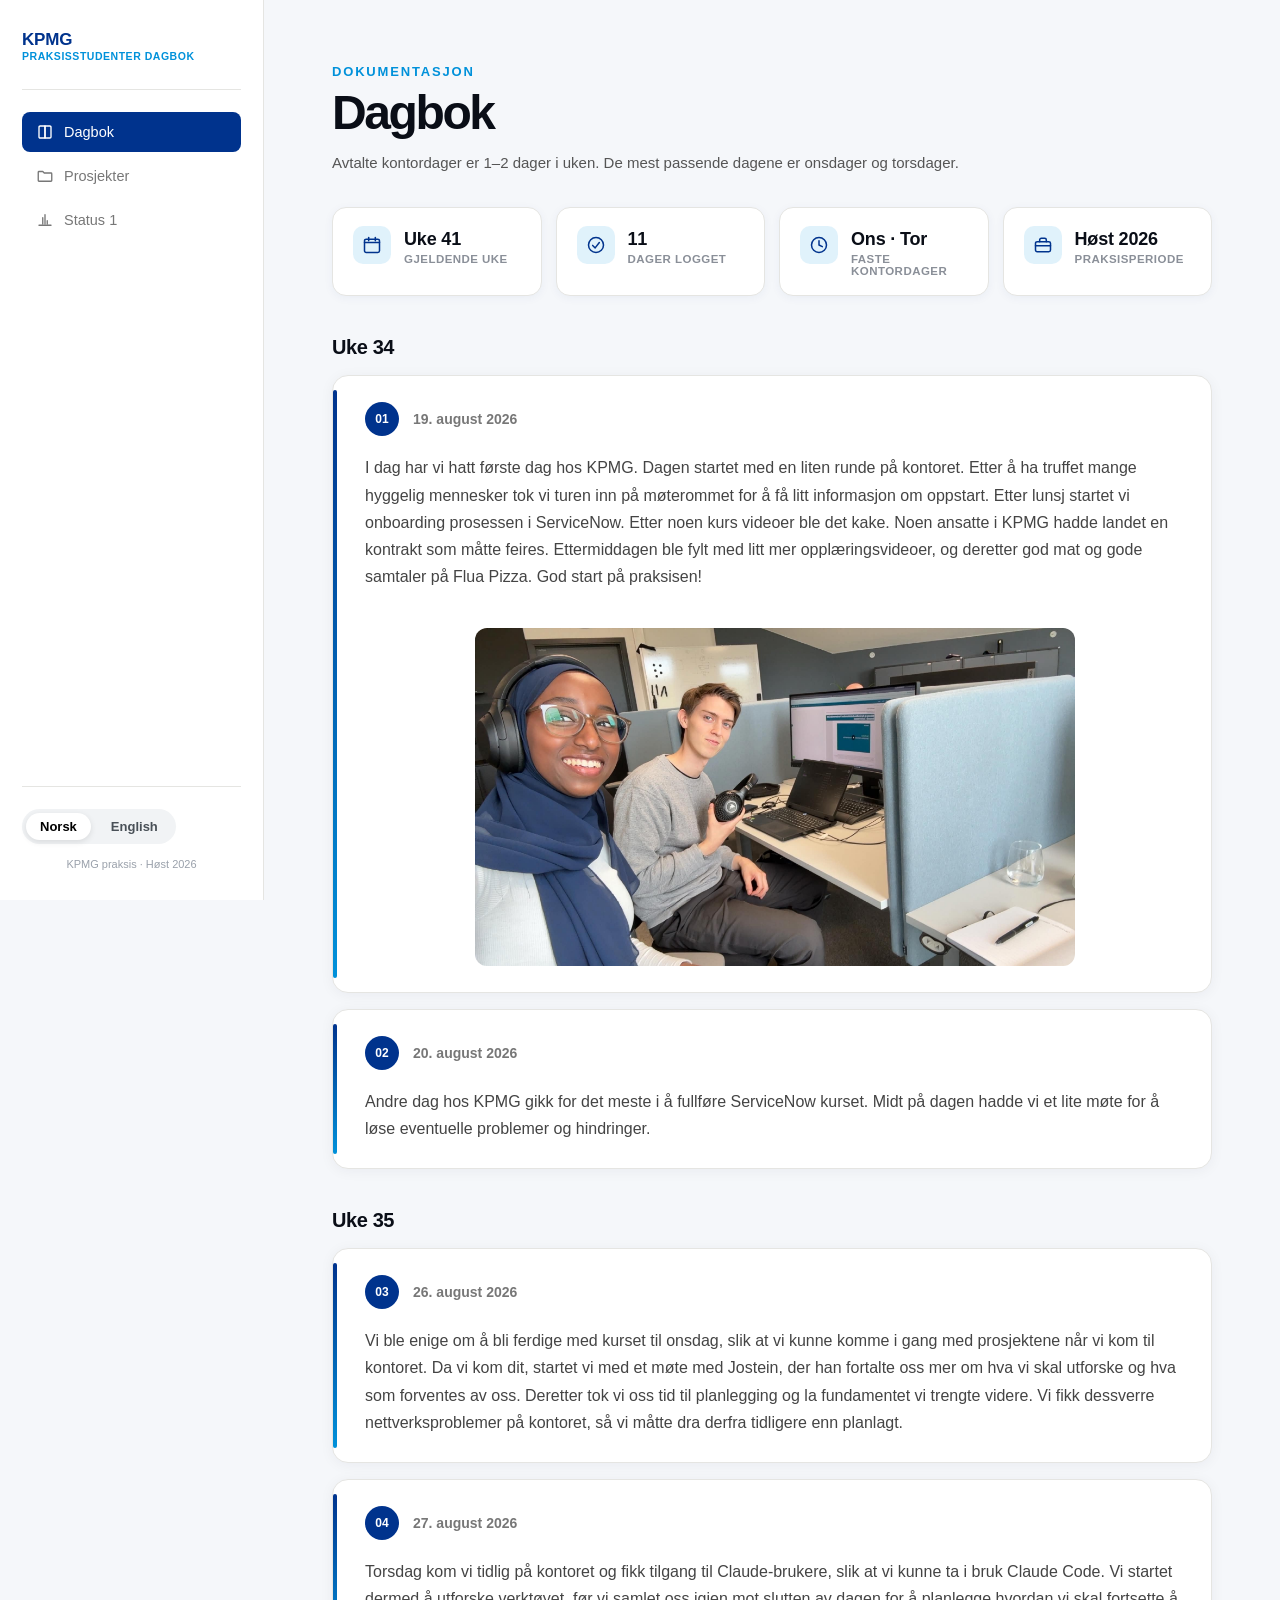
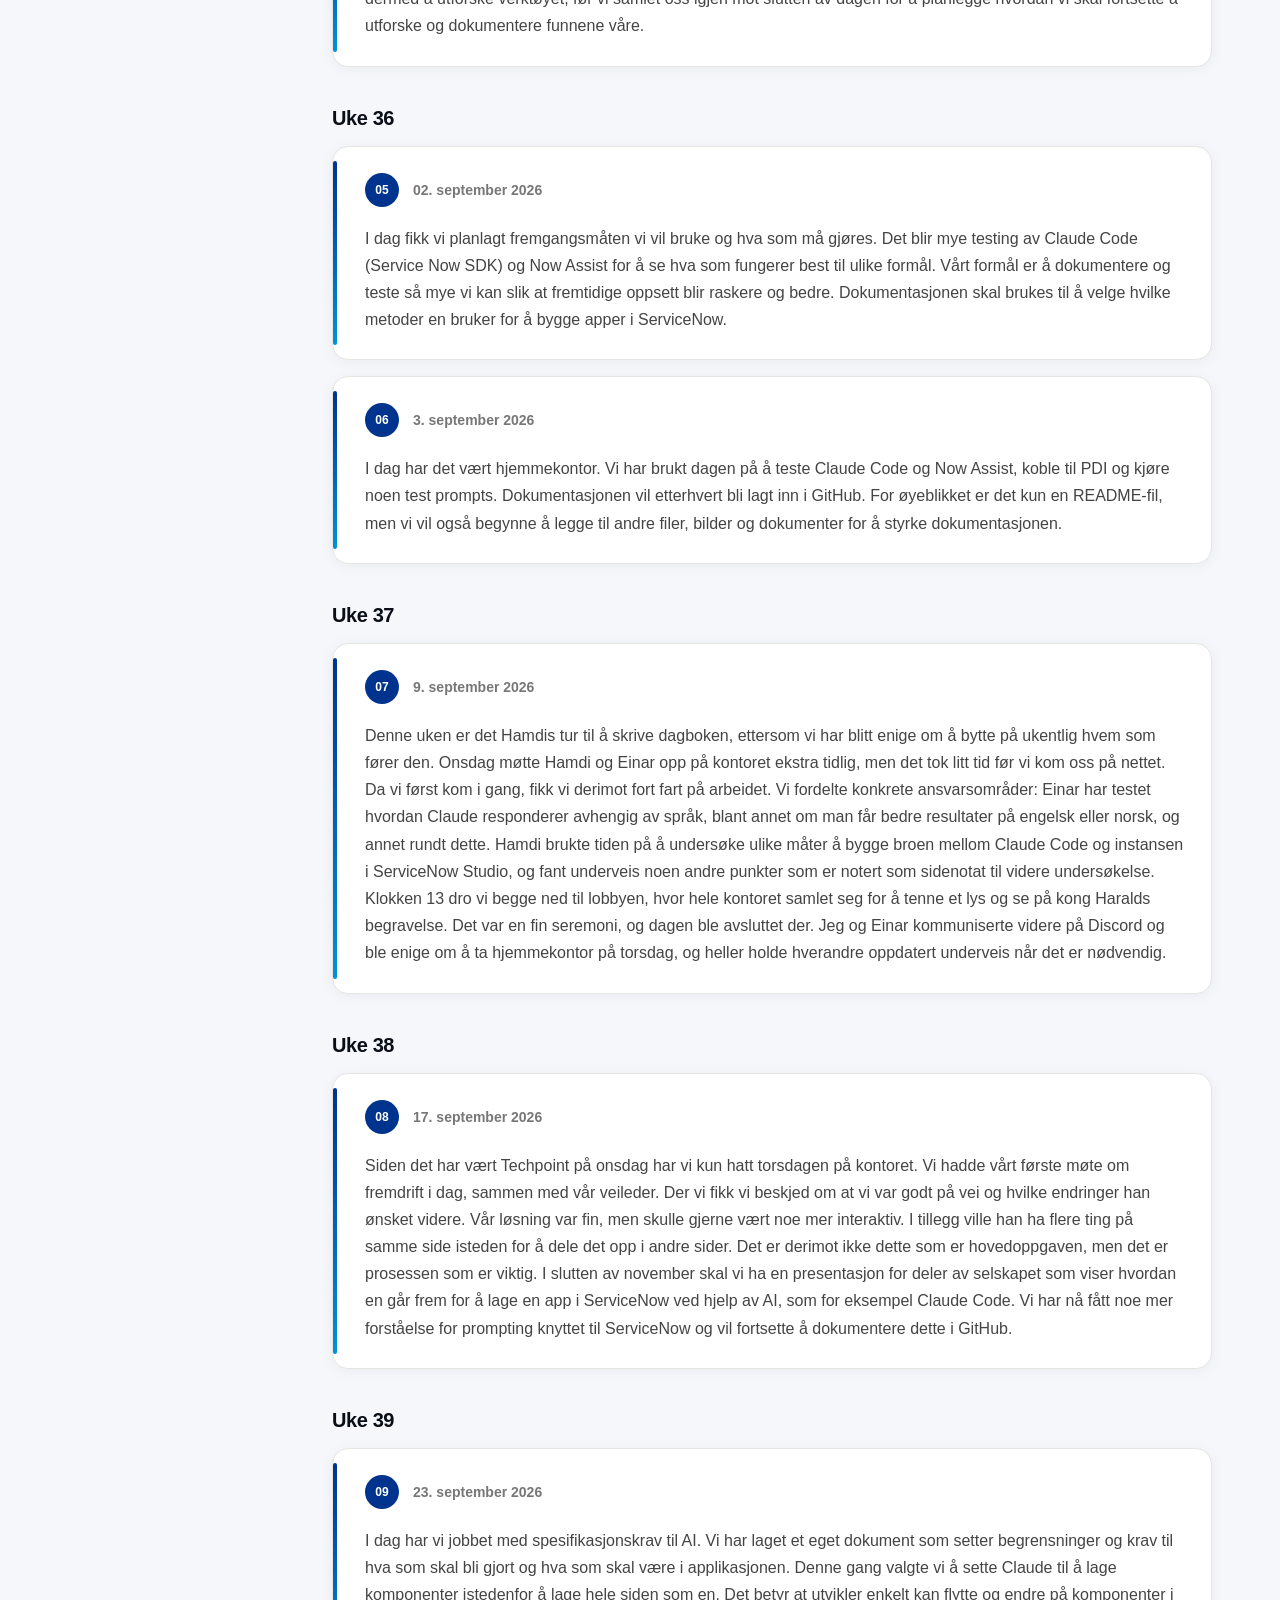
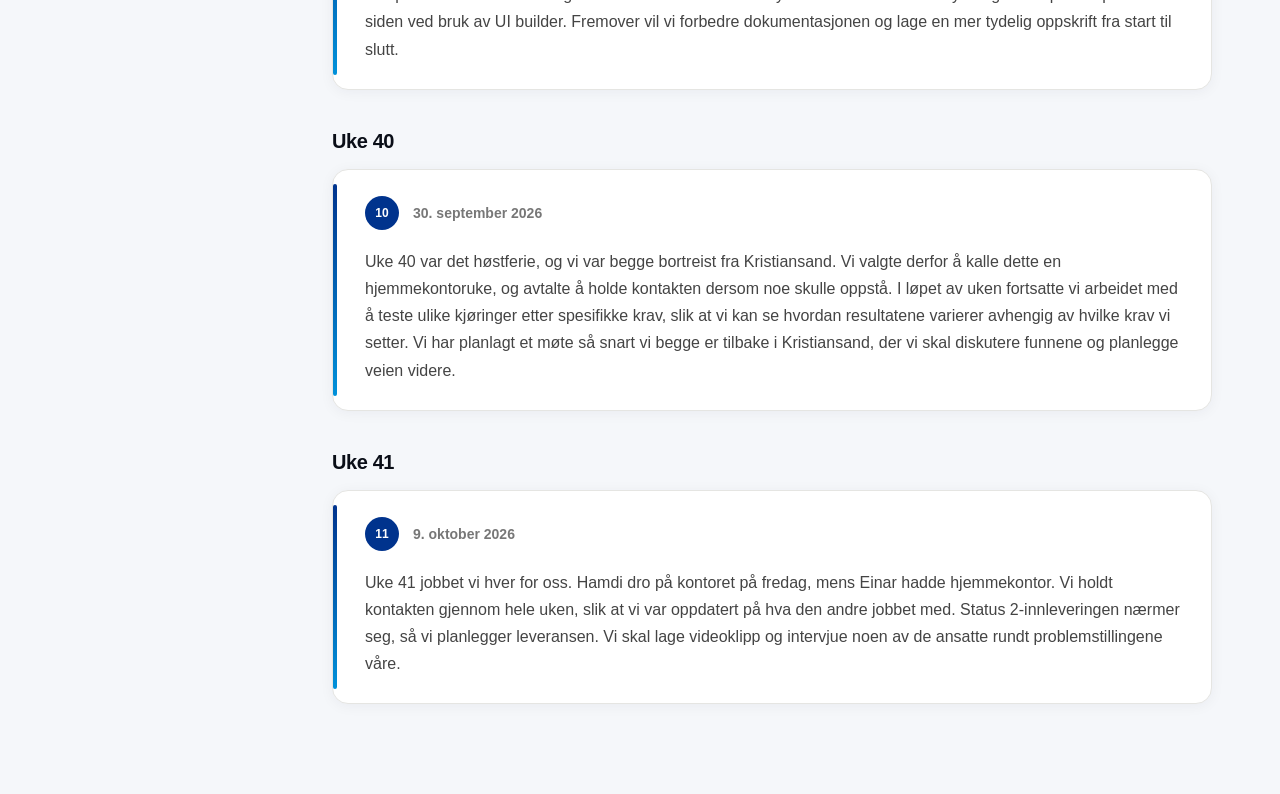
==== index.html @ 5c269de5 "Add Uke 41 diary entry Documents the week worked separately: Hamdi at the office on Friday while Ein" ====
<!DOCTYPE html>
<html lang="no">
<head>
    <meta charset="UTF-8">
    <meta name="viewport" content="width=device-width, initial-scale=1.0">
    <title>Dagbok</title>
    <link rel="stylesheet" href="site.css">

    <style>
        /* Container alignment for language switchers */
        .controls {
            display: inline-flex;
            gap: 6px;
            background-color: #f1f3f5;
            padding: 4px;
            border-radius: 30px; /* Outer rounded track */
        }

            /* Standard round button style rules */
            .controls button {
                background: transparent;
                color: #495057;
                border: none;
                padding: 6px 14px;
                font-size: 13px;
                font-weight: 600;
                font-family: inherit;
                cursor: pointer;
                border-radius: 20px; /* Pill-shaped round design */
                transition: all 0.2s ease-in-out;
            }

                /* Hover animation properties */
                .controls button:hover {
                    color: #1a1a1a;
                }

                /* Active highlight status styling profile */
                .controls button.active {
                    background-color: #ffffff;
                    color: #000000;
                    box-shadow: 0px 2px 6px rgba(0, 0, 0, 0.1);
                }
    </style>
</head>

<body>

    <nav class="top-menu">
        <div class="nav-inner">
            <a href="index.html" class="logo">
                <span class="logo-title">KPMG</span>
                <span class="logo-sub" data-i18n="logo-sub">Praksisstudenter dagbok</span>
            </a>

            <!-- This will hide/show based on the site.css mobile setup -->
            <div class="nav-links" id="navMenu">
                <a href="index.html" class="active">
                    <svg class="nav-icon" viewBox="0 0 24 24" fill="none" stroke="currentColor" stroke-width="1.8" stroke-linecap="round" stroke-linejoin="round">
                        <path d="M4 5.5C4 4.67 4.67 4 5.5 4H12v16H5.5A1.5 1.5 0 0 1 4 18.5v-13Z" />
                        <path d="M20 5.5c0-.83-.67-1.5-1.5-1.5H12v16h6.5a1.5 1.5 0 0 0 1.5-1.5v-13Z" />
                    </svg>
                    <span data-i18n="nav-dagbok">Dagbok</span>
                </a>
                <a href="projects.html">
                    <svg class="nav-icon" viewBox="0 0 24 24" fill="none" stroke="currentColor" stroke-width="1.8" stroke-linecap="round" stroke-linejoin="round">
                        <path d="M3 7a1 1 0 0 1 1-1h5l2 2h9a1 1 0 0 1 1 1v9a1 1 0 0 1-1 1H4a1 1 0 0 1-1-1V7Z" />
                    </svg>
                    <span data-i18n="nav-prosjekt">Prosjekter</span>
                </a>
                <a href="status1.html">
                    <svg class="nav-icon" viewBox="0 0 24 24" fill="none" stroke="currentColor" stroke-width="1.8" stroke-linecap="round" stroke-linejoin="round">
                        <path d="M9 17V9M15 17v-4M12 17V5M4 19h16" />
                    </svg>
                    <span data-i18n="nav-status1">Status 1</span>
                </a>
            </div>

            <!-- Container for buttons -->
            <div class="controls-wrapper" style="display: flex; align-items: center; gap: 10px;">
                <!-- Styled Pill Container Switch -->
                <div class="controls">
                    <button id="btn-no" class="active" onclick="setLanguage('no')">Norsk</button>
                    <button id="btn-en" onclick="setLanguage('en')">English</button>
                </div>

                <!-- Burger button sits beautifully on the side -->
                <button class="burger-btn" id="burgerBtn" aria-label="Toggle navigation">
                    <span class="bar"></span>
                    <span class="bar"></span>
                    <span class="bar"></span>
                </button>
            </div>

            <p class="sidebar-caption" data-i18n="sidebar-caption">KPMG praksis &middot; Høst 2026</p>
        </div>
    </nav>


    <main class="container">

        <header class="page-header">
            <p class="eyebrow" data-i18n="header-eyebrow">Dokumentasjon</p>
            <h1 data-i18n="header-title">Dagbok</h1>
            <p class="page-note" data-i18n="header-note">
                Avtalte kontordager er 1–2 dager i uken. De mest passende dagene er onsdager og torsdager.
            </p>
        </header>

        <section class="stat-grid">
            <div class="stat-tile">
                <span class="stat-icon">
                    <svg viewBox="0 0 24 24" fill="none" stroke="currentColor" stroke-width="1.8" stroke-linecap="round" stroke-linejoin="round">
                        <rect x="3" y="5" width="18" height="16" rx="2" />
                        <line x1="3" y1="9" x2="21" y2="9" />
                        <line x1="8" y1="3" x2="8" y2="7" />
                        <line x1="16" y1="3" x2="16" y2="7" />
                    </svg>
                </span>
                <span class="stat-text">
                    <span class="stat-value" data-i18n="stat-week-value">Uke 41</span>
                    <span class="stat-label" data-i18n="stat-week-label">Gjeldende uke</span>
                </span>
            </div>

            <div class="stat-tile">
                <span class="stat-icon">
                    <svg viewBox="0 0 24 24" fill="none" stroke="currentColor" stroke-width="1.8" stroke-linecap="round" stroke-linejoin="round">
                        <circle cx="12" cy="12" r="9" />
                        <polyline points="8 12.5 11 15.5 16 9" />
                    </svg>
                </span>
                <span class="stat-text">
                    <span class="stat-value">11</span>
                    <span class="stat-label" data-i18n="stat-days-label">Dager logget</span>
                </span>
            </div>

            <div class="stat-tile">
                <span class="stat-icon">
                    <svg viewBox="0 0 24 24" fill="none" stroke="currentColor" stroke-width="1.8" stroke-linecap="round" stroke-linejoin="round">
                        <circle cx="12" cy="12" r="9" />
                        <polyline points="12 7 12 12 16 14" />
                    </svg>
                </span>
                <span class="stat-text">
                    <span class="stat-value" data-i18n="stat-fixed-value">Ons &middot; Tor</span>
                    <span class="stat-label" data-i18n="stat-fixed-label">Faste kontordager</span>
                </span>
            </div>

            <div class="stat-tile">
                <span class="stat-icon">
                    <svg viewBox="0 0 24 24" fill="none" stroke="currentColor" stroke-width="1.8" stroke-linecap="round" stroke-linejoin="round">
                        <rect x="3" y="8" width="18" height="12" rx="2" />
                        <path d="M8 8V6a2 2 0 0 1 2-2h4a2 2 0 0 1 2 2v2" />
                        <line x1="3" y1="13" x2="21" y2="13" />
                    </svg>
                </span>
                <span class="stat-text">
                    <span class="stat-value" data-i18n="stat-period-value">Høst 2026</span>
                    <span class="stat-label" data-i18n="stat-period-label">Praksisperiode</span>
                </span>
            </div>
        </section>

        <section class="days">

            <div class="week-group">
                <h2 class="week-heading" data-i18n="week34-heading">Uke 34</h2>

                <article class="day-card">
                    <div class="day-header">
                        <span class="day-number">01</span>
                        <time datetime="2026-08-19" data-i18n="day1-date">
                            19. august 2026
                        </time>
                    </div>
                    <p data-i18n="day1-text">
                        I dag har vi hatt første dag hos KPMG. Dagen startet med en liten runde på kontoret.
                        Etter å ha truffet mange hyggelig mennesker tok vi turen inn på møterommet for å få litt informasjon om oppstart.
                        Etter lunsj startet vi onboarding prosessen i ServiceNow. Etter noen kurs videoer ble det kake. Noen ansatte i KPMG hadde landet en kontrakt som måtte feires.
                        Ettermiddagen ble fylt med litt mer opplæringsvideoer, og deretter god mat og gode samtaler på Flua Pizza. God start på praksisen!
                    </p>
                    <br />
                    <img src="img/first_day.jpg" class="day-image" alt="First day at KPMG">
                </article>


                <article class="day-card">
                    <div class="day-header">
                        <span class="day-number">02</span>
                        <time datetime="2026-08-20" data-i18n="day2-date">
                            20. august 2026
                        </time>
                    </div>
                    <p data-i18n="day2-text">
                        Andre dag hos KPMG gikk for det meste i å fullføre ServiceNow kurset. Midt på dagen hadde vi et lite møte for å løse eventuelle problemer og hindringer.
                    </p>
                </article>
            </div>

            <div class="week-group">
                <h2 class="week-heading" data-i18n="week35-heading">Uke 35</h2>

                <article class="day-card">
                    <div class="day-header">
                        <span class="day-number">03</span>
                        <time datetime="2026-08-26" data-i18n="day3-date">
                            26. august 2026
                        </time>
                    </div>
                    <p data-i18n="day3-text">
                        Vi ble enige om å bli ferdige med kurset til onsdag, slik at vi kunne komme i gang med prosjektene når vi kom til kontoret. Da vi kom dit, startet vi med et møte med Jostein, der han fortalte oss mer om hva vi skal utforske og hva som forventes av oss. Deretter tok vi oss tid til planlegging og la fundamentet vi trengte videre. Vi fikk dessverre nettverksproblemer på kontoret, så vi måtte dra derfra tidligere enn planlagt.
                    </p>
                </article>

                <article class="day-card">
                    <div class="day-header">
                        <span class="day-number">04</span>
                        <time datetime="2026-08-27" data-i18n="day4-date">
                            27. august 2026
                        </time>
                    </div>
                    <p data-i18n="day4-text">
                        Torsdag kom vi tidlig på kontoret og fikk tilgang til Claude-brukere, slik at vi kunne ta i bruk Claude Code. Vi startet dermed å utforske verktøyet, før vi samlet oss igjen mot slutten av dagen for å planlegge hvordan vi skal fortsette å utforske og dokumentere funnene våre.
                    </p>
                </article>
            </div>
            <div class="week-group">
                <h2 class="week-heading" data-i18n="week36-heading">Uke 36</h2>

                <article class="day-card">
                    <div class="day-header">
                        <span class="day-number">05</span>
                        <time datetime="2026-09-02" data-i18n="day5-date">
                            02. september 2026
                        </time>
                    </div>
                    <p data-i18n="day5-text">
                        I dag fikk vi planlagt fremgangsmåten vi vil bruke og hva som må gjøres. Det blir mye testing av Claude Code (Service Now SDK) og Now Assist for å se hva som fungerer best til ulike formål. Vårt formål er å dokumentere og teste så mye vi kan slik at fremtidige oppsett blir raskere og bedre. Dokumentasjonen skal brukes til å velge hvilke metoder en bruker for å bygge apper i ServiceNow.
                    </p>
                </article>

                <article class="day-card">
                    <div class="day-header">
                        <span class="day-number">06</span>
                        <time datetime="2026-09-03" data-i18n="day6-date">
                            3. september 2026
                        </time>
                    </div>
                    <p data-i18n="day6-text">
                        I dag har det vært hjemmekontor. Vi har brukt dagen på å teste Claude Code og Now Assist, koble til PDI og kjøre noen test prompts. Dokumentasjonen vil etterhvert bli lagt inn i GitHub. For øyeblikket er det kun en README-fil, men vi vil også begynne å legge til andre filer, bilder og dokumenter for å styrke dokumentasjonen.
                    </p>
                </article>
            </div>

            <div class="week-group">
                <h2 class="week-heading" data-i18n="week37-heading">Uke 37</h2>

                <article class="day-card">
                    <div class="day-header">
                        <span class="day-number">07</span>
                        <time datetime="2026-09-09" data-i18n="day7-date">
                            9. september 2026
                        </time>
                    </div>
                    <p data-i18n="day7-text">
                        Denne uken er det Hamdis tur til å skrive dagboken, ettersom vi har blitt enige om å bytte på ukentlig hvem som fører den. Onsdag møtte Hamdi og Einar opp på kontoret ekstra tidlig, men det tok litt tid før vi kom oss på nettet. Da vi først kom i gang, fikk vi derimot fort fart på arbeidet. Vi fordelte konkrete ansvarsområder: Einar har testet hvordan Claude responderer avhengig av språk, blant annet om man får bedre resultater på engelsk eller norsk, og annet rundt dette. Hamdi brukte tiden på å undersøke ulike måter å bygge broen mellom Claude Code og instansen i ServiceNow Studio, og fant underveis noen andre punkter som er notert som sidenotat til videre undersøkelse. Klokken 13 dro vi begge ned til lobbyen, hvor hele kontoret samlet seg for å tenne et lys og se på kong Haralds begravelse. Det var en fin seremoni, og dagen ble avsluttet der. Jeg og Einar kommuniserte videre på Discord og ble enige om å ta hjemmekontor på torsdag, og heller holde hverandre oppdatert underveis når det er nødvendig.
                    </p>
                </article>
            </div>

            <div class="week-group">
                <h2 class="week-heading" data-i18n="week38-heading">Uke 38</h2>

                <article class="day-card">
                    <div class="day-header">
                        <span class="day-number">08</span>
                        <time datetime="2026-09-17" data-i18n="day8-date">
                            17. september 2026
                        </time>
                    </div>
                    <p data-i18n="day8-text">
                         Siden det har vært Techpoint på onsdag har vi kun hatt torsdagen på kontoret. Vi hadde vårt første møte om fremdrift i dag, sammen med vår veileder. Der vi fikk vi beskjed om at vi var godt på vei og hvilke endringer han ønsket videre. Vår løsning var fin, men skulle gjerne vært noe mer interaktiv. I tillegg ville han ha flere ting på samme side isteden for å dele det opp i andre sider. Det er derimot ikke dette som er hovedoppgaven, men det er prosessen som er viktig. I slutten av november skal vi ha en presentasjon for deler av selskapet som viser hvordan en går frem for å lage en app i ServiceNow ved hjelp av AI, som for eksempel Claude Code. Vi har nå fått noe mer forståelse for prompting knyttet til ServiceNow og vil fortsette å dokumentere dette i GitHub.
                    </p>
                </article>
            </div>

            <div class="week-group">
                <h2 class="week-heading" data-i18n="week39-heading">Uke 39</h2>

                <article class="day-card">
                    <div class="day-header">
                        <span class="day-number">09</span>
                        <time datetime="2026-09-23" data-i18n="day9-date">
                            23. september 2026
                        </time>
                    </div>
                    <p data-i18n="day9-text">
                         I dag har vi jobbet med spesifikasjonskrav til AI. Vi har laget et eget dokument som setter begrensninger og krav til hva som skal bli gjort og hva som skal være i applikasjonen. Denne gang valgte vi å sette Claude til å lage komponenter istedenfor å lage hele siden som en. Det betyr at utvikler enkelt kan flytte og endre på komponenter i siden ved bruk av UI builder. Fremover vil vi forbedre dokumentasjonen og lage en mer tydelig oppskrift fra start til slutt.
                    </p>
                </article>
            </div>

            <div class="week-group">
                <h2 class="week-heading" data-i18n="week40-heading">Uke 40</h2>

                <article class="day-card">
                    <div class="day-header">
                        <span class="day-number">10</span>
                        <time datetime="2026-09-30" data-i18n="day10-date">
                            30. september 2026
                        </time>
                    </div>
                    <p data-i18n="day10-text">
                        Uke 40 var det høstferie, og vi var begge bortreist fra Kristiansand. Vi valgte derfor å kalle dette en hjemmekontoruke, og avtalte å holde kontakten dersom noe skulle oppstå. I løpet av uken fortsatte vi arbeidet med å teste ulike kjøringer etter spesifikke krav, slik at vi kan se hvordan resultatene varierer avhengig av hvilke krav vi setter. Vi har planlagt et møte så snart vi begge er tilbake i Kristiansand, der vi skal diskutere funnene og planlegge veien videre.
                    </p>
                </article>
            </div>

            <div class="week-group">
                <h2 class="week-heading" data-i18n="week41-heading">Uke 41</h2>

                <article class="day-card">
                    <div class="day-header">
                        <span class="day-number">11</span>
                        <time datetime="2026-10-09" data-i18n="day11-date">
                            9. oktober 2026
                        </time>
                    </div>
                    <p data-i18n="day11-text">
                        Uke 41 jobbet vi hver for oss. Hamdi dro på kontoret på fredag, mens Einar hadde hjemmekontor. Vi holdt kontakten gjennom hele uken, slik at vi var oppdatert på hva den andre jobbet med. Status 2-innleveringen nærmer seg, så vi planlegger leveransen. Vi skal lage videoklipp og intervjue noen av de ansatte rundt problemstillingene våre.
                    </p>
                </article>
            </div>


        </section>

    </main>

    <script>
        // JavaScript only needs the English data
        const translations = {
            en: {
                "nav-dagbok": "Diary",
                "nav-prosjekt": "Projects",
                "nav-status1": "Status 1",
                "logo-sub": "Intern diary",
                "sidebar-caption": "KPMG internship &middot; Autumn 2026",
                "header-eyebrow": "Documentation",
                "header-title": "Diary",
                "header-note": "Agreed office days are 1–2 days per week. Wednesdays and Thursdays work best.",
                "stat-week-value": "Week 41",
                "stat-week-label": "Current week",
                "stat-days-label": "Days logged",
                "stat-fixed-value": "Wed &middot; Thu",
                "stat-fixed-label": "Fixed office days",
                "stat-period-value": "Autumn 2026",
                "stat-period-label": "Internship period",
                "week34-heading": "Week 34",
                "week35-heading": "Week 35",
                "day1-date": "August 19, 2026",
                "day1-text": "Today we had our first day at KPMG. The day started with a quick tour of the office. After meeting many nice people, we went into the meeting room to receive some orientation info. After lunch, we started the onboarding process in ServiceNow. After a few training videos, there was cake! Some KPMG employees had landed a contract that had to be celebrated. The afternoon was filled with a few more training videos, followed by good food and great conversations at Flua Pizza. A great start to our internship!",
                "day2-date": "August 20, 2026",
                "day2-text": "The second day at KPMG was mostly spent finishing the ServiceNow course. In the middle of the day, we had a short meeting to resolve any issues and obstacles.",
                "day3-date": "August 26, 2026",
                "day3-text": "We agreed to finish the course by Wednesday, so we could get started on the projects once we arrived at the office. When we got there, we began with a meeting with Jostein, where he told us more about what we're going to explore and what is expected of us. We then took time to plan and laid the groundwork we needed going forward. Unfortunately, we ran into network issues at the office, so we had to leave earlier than planned.",
                "day4-date": "August 27, 2026",
                "day4-text": "On Thursday we arrived early and got our Claude accounts set up so we could start using Claude Code. We then began exploring the tool, before regrouping at the end of the day to plan how to keep exploring and documenting our findings.",
                "week36-heading": "Week 36",
                "day5-date": "September 2, 2026",
                "day5-text": "Today we planned out the approach we'll use and what needs to be done. There will be a lot of testing of Claude Code (ServiceNow SDK) and Now Assist to see what works best for different purposes. Our goal is to document and test as much as we can so that future setups become faster and better. The documentation will be used to choose which methods to use when building apps in ServiceNow.",
                "day6-date": "September 3, 2026",
                "day6-text": "Today was a home office day. We spent the day testing Claude Code and Now Assist, connecting to the PDI, and running some test prompts. The documentation will gradually be added to GitHub. Right now there's only a README file, but we'll also start adding other files, images, and documents to strengthen the documentation.",
                "week37-heading": "Week 37",
                "day7-date": "September 9, 2026",
                "day7-text": "This week it's Hamdi's turn to write the diary, since we've agreed to alternate weekly on who keeps it. On Wednesday, Hamdi and Einar arrived at the office extra early, though it took a while before we got online. Once we got going, though, we quickly picked up the pace. We split up concrete areas of responsibility: Einar has been testing how Claude responds depending on language, including whether you get better results in English or Norwegian, among other things. Hamdi spent time looking into different ways of bridging Claude Code with the instance in ServiceNow Studio, and along the way found a few other points that have been noted as a side note for further investigation. At 1 PM we both went down to the lobby, where the whole office gathered to light a candle and watch King Harald's funeral. It was a nice ceremony, and the day ended there. Later, Hamdi and Einar talked on Discord and agreed to work from home on Thursday, keeping each other updated along the way whenever needed.",
                "week38-heading": "Week 38",
                "day8-date": "September 17, 2026",
                "day8-text": "Since Wednesday was Techpoint, we only had Thursday at the office. We had our first progress meeting today, together with our supervisor. There we were told that we're well on track, along with which changes he wanted going forward. Our solution was good, but could have been a bit more interactive. He also wanted more things on the same page instead of splitting it up across other pages. That said, this isn't the main task itself, but rather the process that matters. At the end of November we'll be giving a presentation to parts of the company showing how to go about building an app in ServiceNow using AI, such as Claude Code. We've now gained a bit more understanding of prompting related to ServiceNow and will keep documenting this on GitHub.",
                "week39-heading": "Week 39",
                "day9-date": "September 23, 2026",
                "day9-text": "Today, we worked on the specification requirements for AI. We created a separate document that defines the limitations and requirements for what needs to be done and what should be included in the application. This time, we chose to have Claude create individual components instead of building the entire page as one component. This means that developers can easily move and modify components on the page using the UI builder. Going forward, we will improve the documentation and create a clearer step-by-step guide covering the process from start to finish.",
                "week40-heading": "Week 40",
                "day10-date": "September 30, 2026",
                "day10-text": "Week 40 was autumn break, and we were both away from Kristiansand. We therefore treated it as a home office week and agreed to stay in touch if anything came up. During the week we continued testing different runs based on specific requirements, to see how the results vary depending on the requirements we set. We have planned a meeting as soon as we are both back in Kristiansand, where we will discuss our findings and plan the next steps.",
                "week41-heading": "Week 41",
                "day11-date": "October 9, 2026",
                "day11-text": "Week 41 we worked separately. Hamdi went to the office on Friday, while Einar worked from home, and we kept in touch throughout the week so we knew what the other was working on. The Status 2 submission is approaching, so we are planning the delivery. We will make video clips and interview some of the employees about our problem statements."
            }
        };

        function setLanguage(lang) {
            document.documentElement.lang = lang;
            const elements = document.querySelectorAll('[data-i18n]');

            elements.forEach(element => {
                const key = element.getAttribute('data-i18n');

                // 1. If it's the first time running, save whatever original Norwegian is written in the HTML markup
                if (!element.hasAttribute('data-original-no')) {
                    element.setAttribute('data-original-no', element.innerHTML.trim());
                }

                // 2. Route text values based on language choice
                if (lang === 'en' && translations.en[key]) {
                    element.innerHTML = translations.en[key];
                } else {
                    // Fall back cleanly to the original saved Norwegian text
                    element.innerHTML = element.getAttribute('data-original-no');
                }
            });

            document.getElementById('btn-no').classList.toggle('active', lang === 'no');
            document.getElementById('btn-en').classList.toggle('active', lang === 'en');

            localStorage.setItem('diaryLanguage', lang);
        }

        window.addEventListener('DOMContentLoaded', () => {
            const savedLang = localStorage.getItem('diaryLanguage') || 'no';
            setLanguage(savedLang);
        });

        // DOM Interaction logic for Mobile Burger actions
        window.addEventListener('DOMContentLoaded', () => {
            const savedLang = localStorage.getItem('diaryLanguage') || 'no';
            setLanguage(savedLang);

            const burgerBtn = document.getElementById('burgerBtn');
            const navMenu = document.getElementById('navMenu');
            const menuLinks = document.querySelectorAll('.nav-links a');

            if (burgerBtn && navMenu) {
                // Toggle view configurations when clicked
                burgerBtn.addEventListener('click', () => {
                    burgerBtn.classList.toggle('active');
                    navMenu.classList.toggle('active');
                });

                // Automatically fold up menu when hitting internal links
                menuLinks.forEach(link => {
                    link.addEventListener('click', () => {
                        burgerBtn.classList.remove('active');
                        navMenu.classList.remove('active');
                    });
                });
            }
        });
    </script>
</body>
</html>
---- site.css ----
* {
    box-sizing: border-box;
}

html {
    scroll-behavior: smooth;
}

body {
    margin: 0;
    background: var(--primary-color);
    color: var(--primary-text);
    font-family: Inter, -apple-system, BlinkMacSystemFont, "Segoe UI", sans-serif;
}

:root {
    --primary-color: #f5f7fa;
    --secondary-color: #7996ab;
    --background-color: #e3e3e3;
    --primary-text: #0a0e17;
    --secondary-text: #555;
    --card-background: #fff;
    --card-border: #e5e5e2;
    --card-shadow: rgba(0, 0, 0, 0.03);
    --kpmg-blue: #00338d;
    --kpmg-light-blue: #0091da;
    --kpmg-pale-blue: #83cbeb;
    --sidebar-width: 264px;
}

/* ==============================
   Top Menu / Sidebar
   ============================== */

.top-menu {
    position: sticky;
    top: 0;
    z-index: 100;
    width: 100%;
    background: rgba(255, 255, 255, 0.92);
    border-bottom: 1px solid var(--card-border);
    backdrop-filter: blur(12px);
}

.nav-inner {
    width: min(1000px, calc(100% - 40px));
    height: 64px;
    margin: 0 auto;
    display: flex;
    align-items: center;
    justify-content: space-between;
}

/* Logo */

.logo {
    display: flex;
    flex-direction: column;
    justify-content: center;
    line-height: 1.2;
    text-decoration: none;
}

.logo-title {
    color: var(--kpmg-blue);
    font-size: 17px;
    font-weight: 800;
    letter-spacing: -0.01em;
}

.logo-sub {
    color: var(--kpmg-light-blue);
    font-size: 10.5px;
    font-weight: 600;
    letter-spacing: 0.05em;
    text-transform: uppercase;
}

/* Styling for the burger button trigger container */
.burger-btn {
    display: inline-flex;
    flex-direction: column;
    justify-content: center;
    gap: 4px;
    background: transparent;
    border: none;
    cursor: pointer;
    padding: 6px 10px;
    height: 30px;
    width: 35px;
}

/* Base styles to give the burger lines shape and color */
.bar {
    display: block;
    width: 22px;
    height: 3px;
    background-color: var(--primary-text);
    border-radius: 2px;
    transition: all 0.3s ease-in-out;
}

/* CSS to change look when burger menu is opened */
.burger-btn.active .bar:nth-child(1) {
    transform: translateY(7px) rotate(45deg);
}

.burger-btn.active .bar:nth-child(2) {
    opacity: 0;
}

.burger-btn.active .bar:nth-child(3) {
    transform: translateY(-7px) rotate(-45deg);
}

/* Navigation */

.nav-links {
    display: flex;
    align-items: center;
    gap: 6px;
}

    .nav-links a {
        display: flex;
        align-items: center;
        gap: 10px;
        padding: 8px 12px;
        border-radius: 8px;
        color: #777;
        font-size: 14px;
        font-weight: 500;
        text-decoration: none;
        transition: background 0.2s ease, color 0.2s ease;
    }

        .nav-links a:hover {
            background: #eef2f7;
            color: var(--kpmg-blue);
        }

        .nav-links a.active {
            background: var(--kpmg-blue);
            color: #fff;
        }

.nav-icon {
    width: 18px;
    height: 18px;
    flex-shrink: 0;
}

.sidebar-caption {
    display: none;
}


/* ==============================
   Main Content
   ============================== */

.container {
    width: min(880px, calc(100% - 64px));
    margin: 0 auto;
    padding: 64px 0 90px;
}


/* Page Header */

.page-header {
    margin-bottom: 32px;
}

.eyebrow {
    margin: 0 0 10px;
    color: var(--kpmg-light-blue);
    font-size: 13px;
    font-weight: 700;
    letter-spacing: 0.14em;
    text-transform: uppercase;
}

h1 {
    margin: 0;
    font-size: clamp(34px, 5vw, 48px);
    line-height: 1;
    letter-spacing: -0.05em;
}

.page-note {
    margin: 14px 0 0;
    color: var(--secondary-text);
    font-size: 15px;
    line-height: 1.6;
}

/* ==============================
   Dashboard stat tiles
   ============================== */

.stat-grid {
    display: grid;
    grid-template-columns: repeat(auto-fit, minmax(180px, 1fr));
    gap: 14px;
    margin: 0 0 40px;
}

.stat-tile {
    display: flex;
    align-items: flex-start;
    gap: 13px;
    padding: 18px 20px;
    background: var(--card-background);
    border: 1px solid var(--card-border);
    border-radius: 14px;
    box-shadow: 0 2px 10px rgba(0, 51, 141, 0.05);
}

.stat-icon {
    display: flex;
    align-items: center;
    justify-content: center;
    width: 38px;
    height: 38px;
    border-radius: 10px;
    background: rgba(0, 145, 218, 0.12);
    color: var(--kpmg-blue);
    flex-shrink: 0;
}

    .stat-icon svg {
        width: 20px;
        height: 20px;
    }

.stat-text {
    display: flex;
    flex-direction: column;
    padding-top: 2px;
}

.stat-value {
    font-size: 18px;
    font-weight: 700;
    color: var(--primary-text);
    letter-spacing: -0.01em;
    line-height: 1.3;
}

.stat-label {
    margin-top: 2px;
    font-size: 11.5px;
    font-weight: 600;
    color: #8a8f98;
    text-transform: uppercase;
    letter-spacing: 0.04em;
}

/* ==============================
   Projects
   ==============================
*/

.projects-heading {
    margin: 0 0 12px;
    font-size: 22px;
    font-weight: 700;
    letter-spacing: -0.02em;
    color: var(--primary-text);
}

.projects-intro {
    margin: 0 0 26px;
    color: var(--secondary-text);
    font-size: 15px;
    line-height: 1.6;
}

.projects {
    display: flex;
    flex-direction: column;
    gap: 16px;
}

.project-card {
    position: relative;
    padding: 26px 26px 26px 32px;
    background: var(--card-background);
    border: 1px solid var(--card-border);
    border-radius: 16px;
    box-shadow: 0 2px 14px rgba(0, 20, 60, 0.05);
    transition: box-shadow 0.25s ease, transform 0.25s ease;
}

    .project-card::before {
        content: "";
        position: absolute;
        left: 0;
        top: 14px;
        bottom: 14px;
        width: 4px;
        border-radius: 4px;
        background: linear-gradient(180deg, var(--kpmg-blue), var(--kpmg-light-blue));
    }

    .project-card:hover {
        box-shadow: 0 12px 28px rgba(0, 20, 60, 0.10);
        transform: translateY(-2px);
    }

.project-card p {
    color: var(--secondary-text);
    font-size: 15px;
    line-height: 1.6;
}

    .project-card p + p {
        margin-top: 12px;
    }

.project-header {
    display: flex;
    flex-wrap: wrap;
    align-items: center;
    gap: 12px;
    margin-bottom: 18px;
}

.project-name {
    display: flex;
    align-items: center;
    justify-content: center;
    width: auto;
    min-width: 100px;
    height: 34px;
    padding: 0 16px;
    border-radius: 15px;
    background: var(--kpmg-blue);
    color: #fff;
    font-size: 12px;
    font-weight: 600;
    white-space: nowrap;
}

.project-title {
    margin: 0;
    font-size: 17px;
    font-weight: 600;
    letter-spacing: -0.01em;
    color: var(--primary-text);
}

/* ==============================
   Photo gallery
   ============================== */

.project-image {
    max-width: 300px;
    height: auto;
    border-radius: 12px;
    transition: transform 0.35s ease, box-shadow 0.35s ease;
    will-change: transform;
}
    .project-image:hover {
        transform: scale(1.02) translateY(-4px);
        box-shadow: 0 10px 25px rgba(0, 0, 0, 0.15);
    }


.gallery-grid {
    display: grid;
    grid-template-columns: repeat(auto-fit, minmax(200px, 1fr));
    gap: 30px;
    margin: 0 0 40px;
}

.gallery-item {
    position: relative;
    aspect-ratio: 4 / 3;
    width: 100%;
    padding: 0;
    background: #fafbfc;
    border-radius: 14px;
    overflow: visible;
    transition: transform 0.2s ease;
}

    .gallery-item.zoomed {
        transform: scale(1.3);
        z-index: 10;
    }

    .gallery-item img {
        width: 100%;
        height: 100%;
        object-fit: cover;
        border-radius: 12px;
    }

/* ==============================
   Daily Cards
   ============================== */

.day-image {
    display: block;
    width: 100%;
    max-width: 600px;
    height: auto;
    margin: 20px auto 0;
    border-radius: 12px;
    transition: transform 0.35s ease, box-shadow 0.35s ease;
    will-change: transform;
}

    .day-image:hover {
        transform: scale(1.02) translateY(-4px);
        box-shadow: 0 10px 25px rgba(0, 0, 0, 0.15);
    }


.days {
    display: flex;
    flex-direction: column;
    gap: 40px;
}

.week-group {
    display: flex;
    flex-direction: column;
    gap: 16px;
}

.week-heading {
    margin: 0;
    font-size: 20px;
    font-weight: 700;
    letter-spacing: -0.02em;
    color: var(--primary-text);
}

.day-card {
    position: relative;
    padding: 26px 26px 26px 32px;
    background: var(--card-background);
    border: 1px solid var(--card-border);
    border-radius: 16px;
    box-shadow: 0 2px 14px rgba(0, 20, 60, 0.05);
    transition: box-shadow 0.25s ease, transform 0.25s ease;
}

    .day-card::before {
        content: "";
        position: absolute;
        left: 0;
        top: 14px;
        bottom: 14px;
        width: 4px;
        border-radius: 4px;
        background: linear-gradient(180deg, var(--kpmg-blue), var(--kpmg-light-blue));
    }

    .day-card:hover {
        box-shadow: 0 12px 28px rgba(0, 20, 60, 0.10);
        transform: translateY(-2px);
    }

.day-header {
    display: flex;
    align-items: center;
    gap: 14px;
    margin-bottom: 18px;
}

.day-number {
    display: flex;
    align-items: center;
    justify-content: center;
    width: 34px;
    height: 34px;
    border-radius: 50%;
    background: var(--kpmg-blue);
    color: #fff;
    font-size: 12px;
    font-weight: 600;
}

.day-header time {
    color: #777;
    font-size: 14px;
    font-weight: 600;
}

.day-card p {
    margin: 0;
    color: #444;
    font-size: 16px;
    line-height: 1.7;
}

/* ==============================
   Mobile Responsiveness
   (also the default nav behaviour up to 880px, before the sidebar
   layout takes over)
   ============================== */

/* Desktop view: hide the burger button by default */
.burger-btn {
    display: none;
}

@media (max-width: 880px) {
    /* Always display the burger trigger on mobile/tablet screens */
    .burger-btn {
        display: inline-flex;
    }

    /* Transform the horizontal links into a overlay drop-down menu */
    .nav-links {
        position: fixed;
        top: 64px; /* Matches the header height exactly */
        left: 0;
        width: 100%;
        height: auto;
        background: rgba(255, 255, 255, 0.98);
        border-bottom: 1px solid #e5e5e2;
        flex-direction: column;
        align-items: stretch;
        gap: 0;
        padding: 15px 20px;
        /* Smooth transform transitions to hide/show offscreen */
        transform: translateY(-150%);
        transition: transform 0.35s cubic-bezier(0.4, 0, 0.2, 1);
        z-index: 99;
    }

        /* JavaScript slides this into place when clicked */
        .nav-links.active {
            transform: translateY(0);
        }

        /* Stretch mobile links out nicely for easier tapping */
        .nav-links a {
            width: 100%;
            padding: 14px 16px;
            border-radius: 8px;
            font-size: 16px;
            text-align: left;
        }

    /* General content spacing adjustments on smaller screens */
    .container {
        width: calc(100% - 32px);
        padding: 40px 0 60px;
    }

    .day-card,
    .project-card {
        padding: 20px 20px 20px 26px;
    }

        .project-card img {
            display: block;
            width: 100%;
            max-width: 500px;
            height: auto;
            margin: 20px auto 0;
            border-radius: 12px;
        }

    .stat-grid {
        grid-template-columns: repeat(auto-fit, minmax(140px, 1fr));
    }
}

/* ==============================
   Desktop sidebar layout (>= 881px)
   ============================== */

@media (min-width: 881px) {
    .top-menu {
        position: fixed;
        top: 0;
        left: 0;
        bottom: 0;
        width: var(--sidebar-width);
        border-bottom: none;
        border-right: 1px solid var(--card-border);
        background: var(--card-background);
        backdrop-filter: none;
        overflow-y: auto;
    }

    .nav-inner {
        width: 100%;
        height: auto;
        min-height: 100%;
        margin: 0;
        padding: 30px 22px;
        flex-direction: column;
        align-items: stretch;
        justify-content: flex-start;
    }

    .logo {
        padding-bottom: 26px;
        margin-bottom: 22px;
        border-bottom: 1px solid var(--card-border);
    }

    .nav-links {
        flex-direction: column;
        align-items: stretch;
        gap: 4px;
    }

        .nav-links a {
            padding: 11px 14px;
            font-size: 14.5px;
        }

    .controls-wrapper {
        margin-top: auto;
        padding-top: 22px;
        border-top: 1px solid var(--card-border);
        justify-content: space-between;
    }

    .sidebar-caption {
        display: block;
        margin: 14px 2px 0;
        color: #9aa1ab;
        font-size: 11px;
        text-align: center;
    }

    body {
        padding-left: var(--sidebar-width);
    }
    
    .project-card {
        overflow: hidden;
    }

        .project-card img {
            display: block;
            width: 100%;
            max-width: 100%;
            height: auto;
            box-sizing: border-box;
            margin: 20px 0 0 0;
            border-radius: 12px;
        }
}
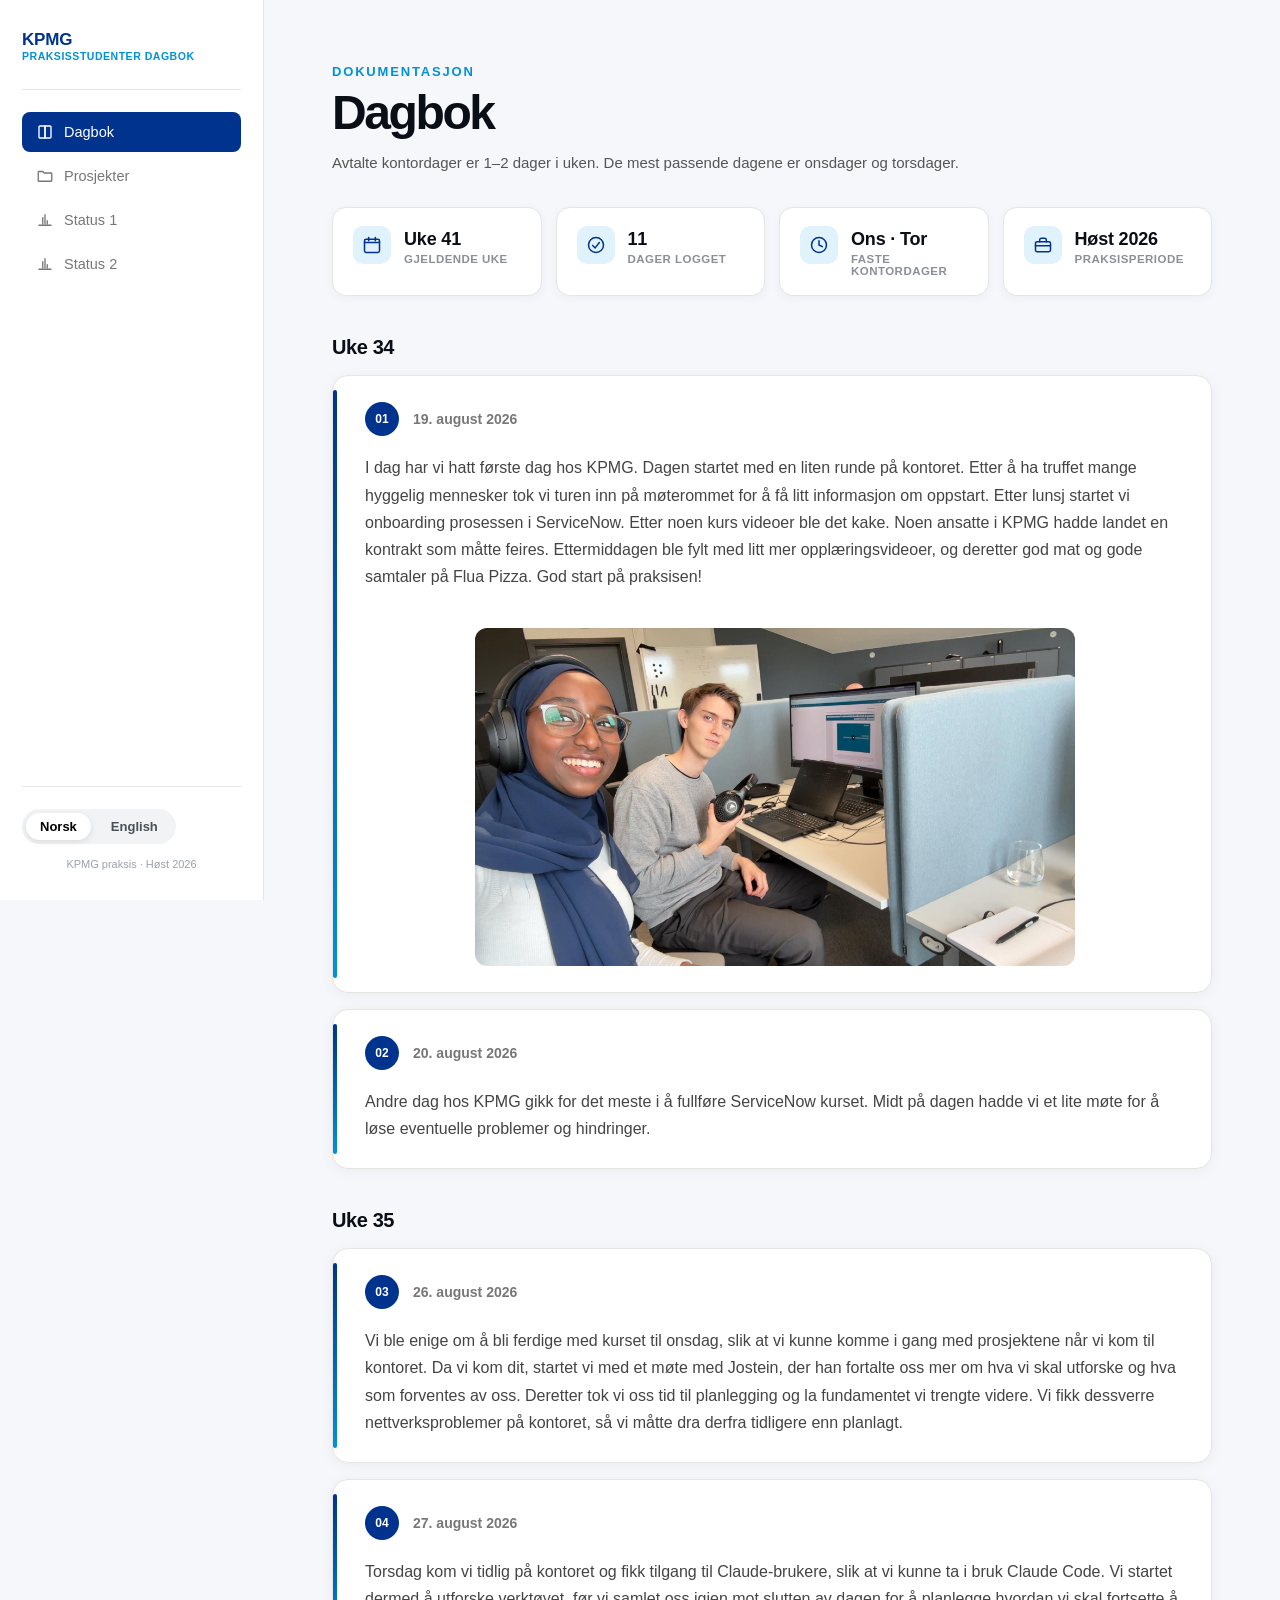
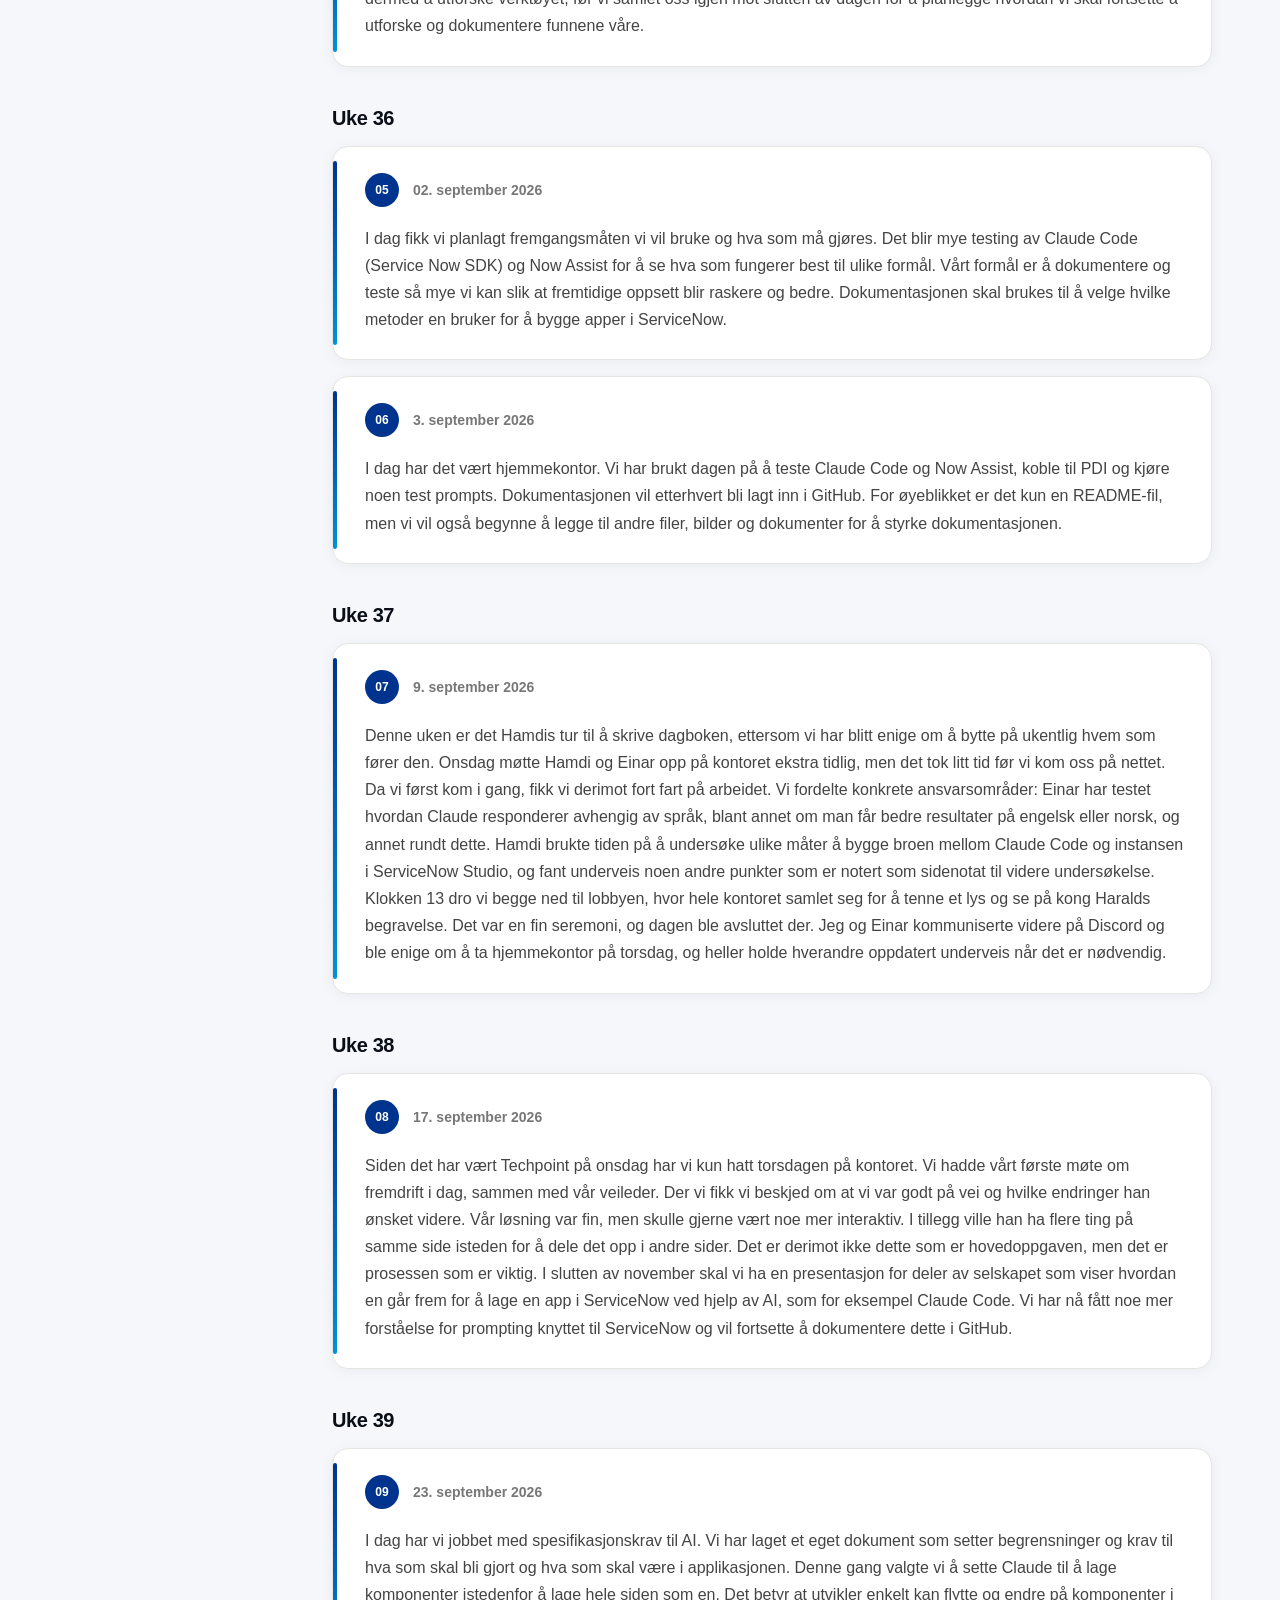
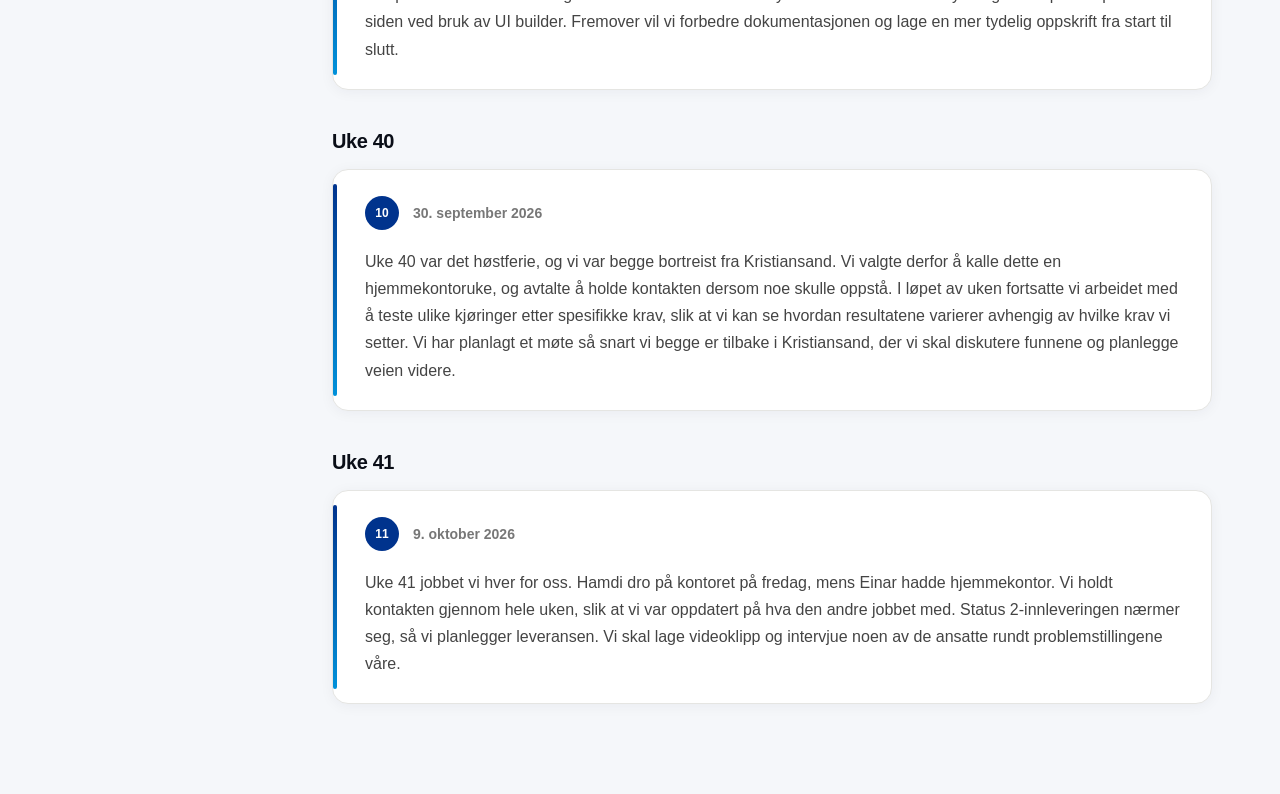
==== commit 92b63f5f: "made sure status shows on all pages" ====
--- a/index.html
+++ b/index.html
@@ -74,6 +74,12 @@
                     </svg>
                     <span data-i18n="nav-status1">Status 1</span>
                 </a>
+                <a href="status2.html">
+                    <svg class="nav-icon" viewBox="0 0 24 24" fill="none" stroke="currentColor" stroke-width="1.8" stroke-linecap="round" stroke-linejoin="round">
+                        <path d="M9 17V9M15 17v-4M12 17V5M4 19h16" />
+                    </svg>
+                    <span data-i18n="nav-status2">Status 2</span>
+                </a>
             </div>
 
             <!-- Container for buttons -->
@@ -347,6 +353,7 @@
                 "nav-dagbok": "Diary",
                 "nav-prosjekt": "Projects",
                 "nav-status1": "Status 1",
+                "nav-status2": "Status 2",
                 "logo-sub": "Intern diary",
                 "sidebar-caption": "KPMG internship &middot; Autumn 2026",
                 "header-eyebrow": "Documentation",
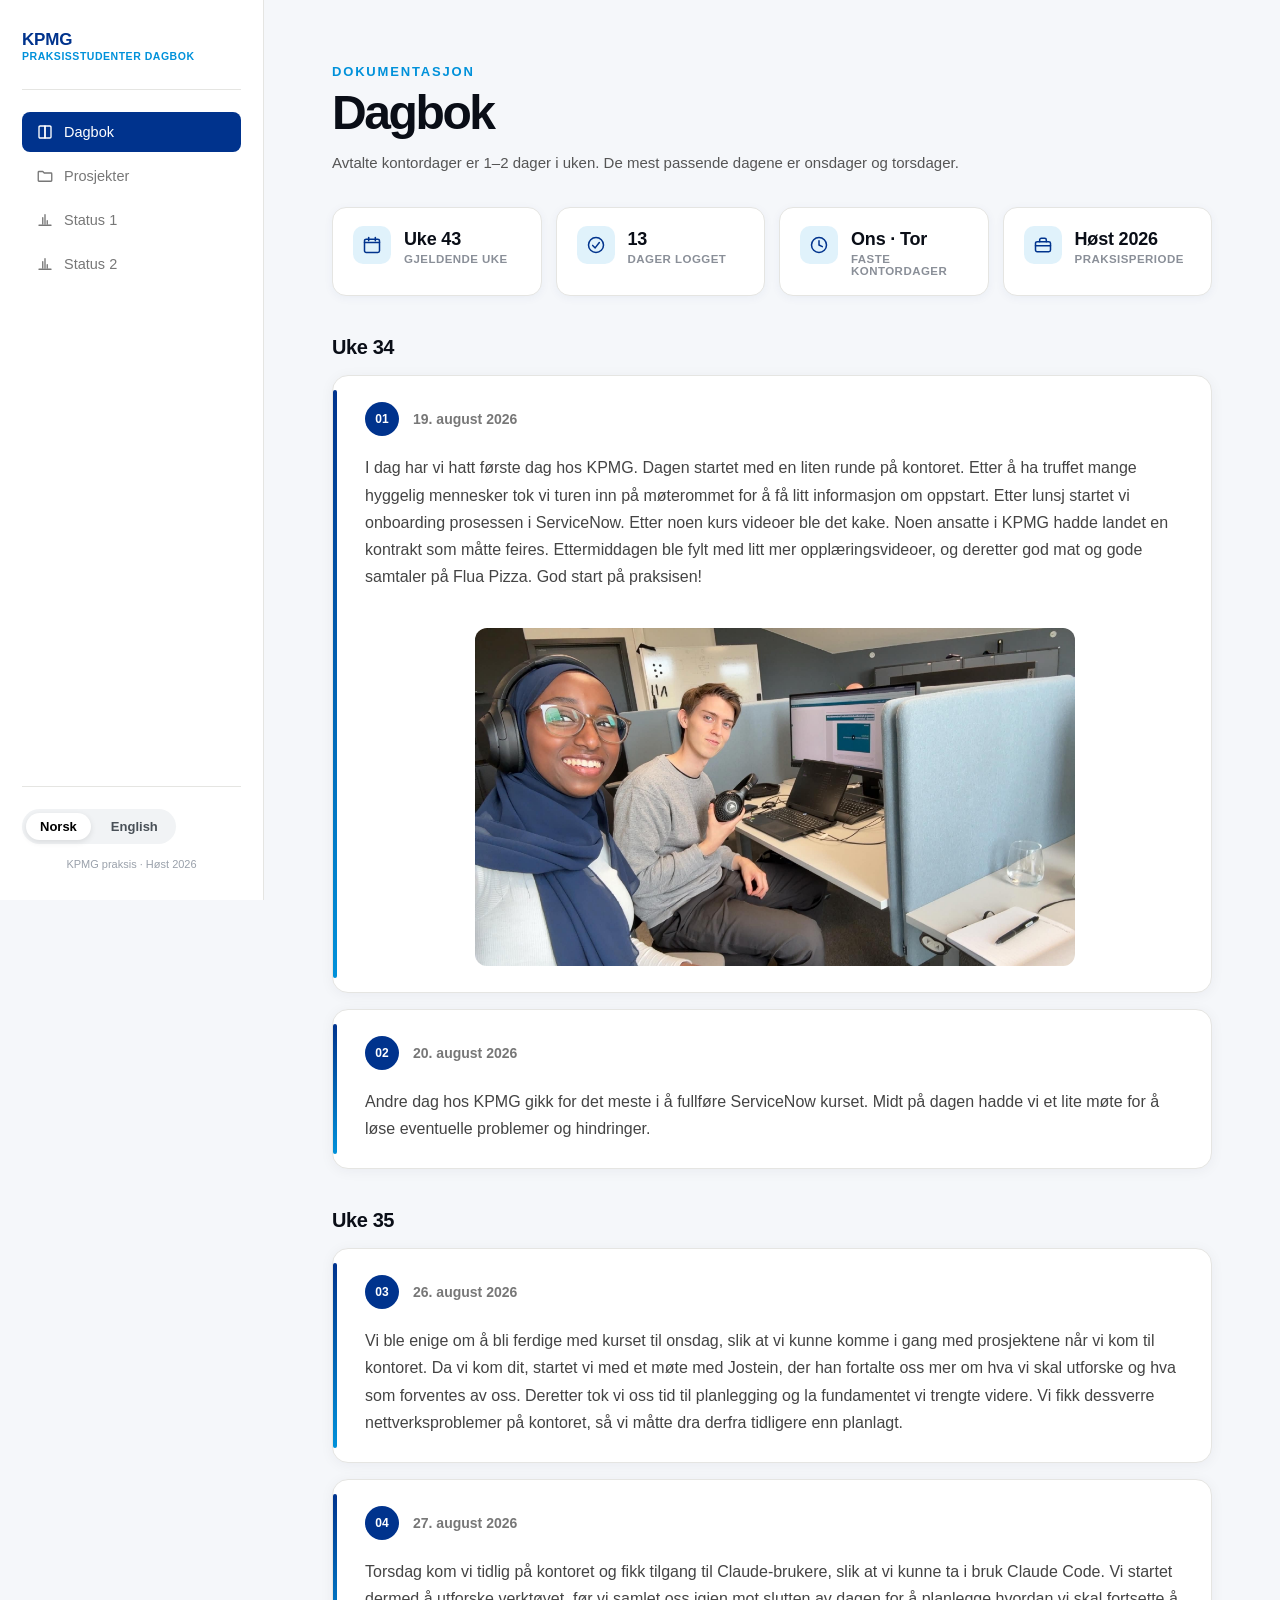
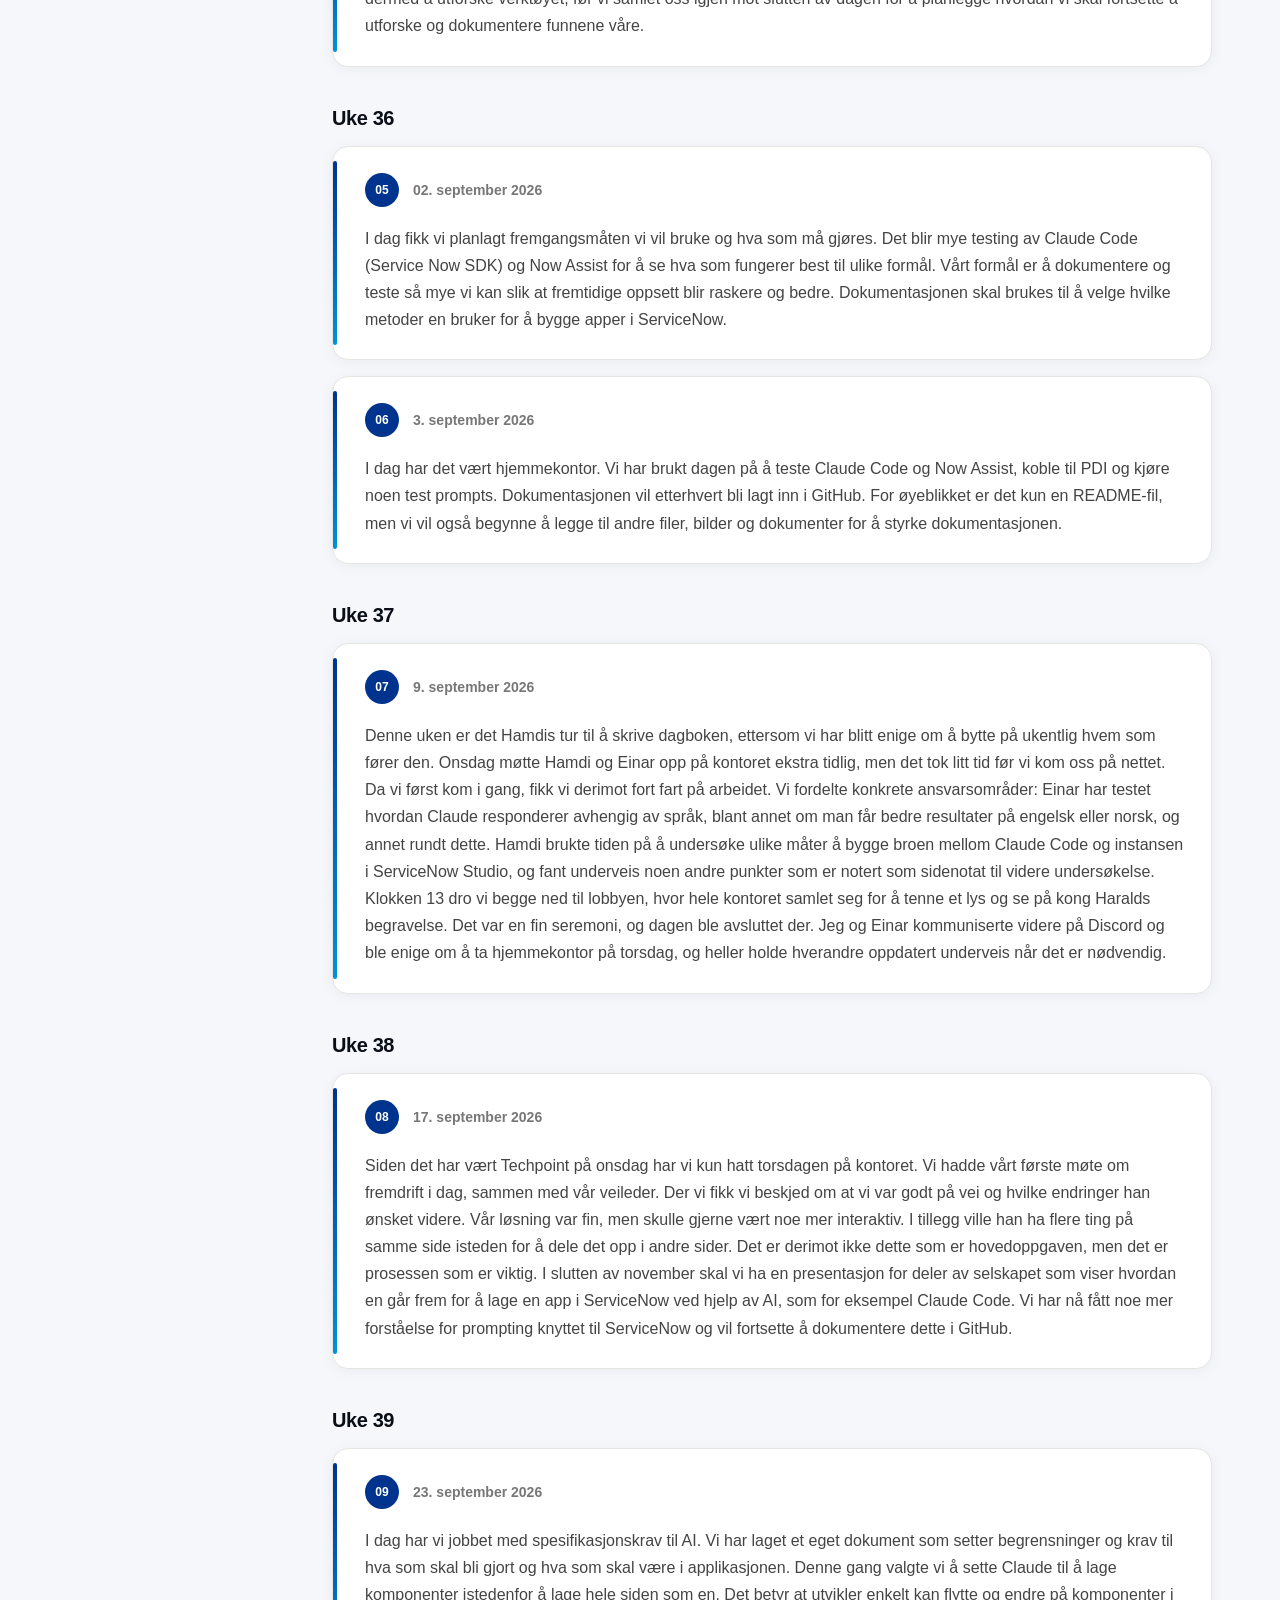
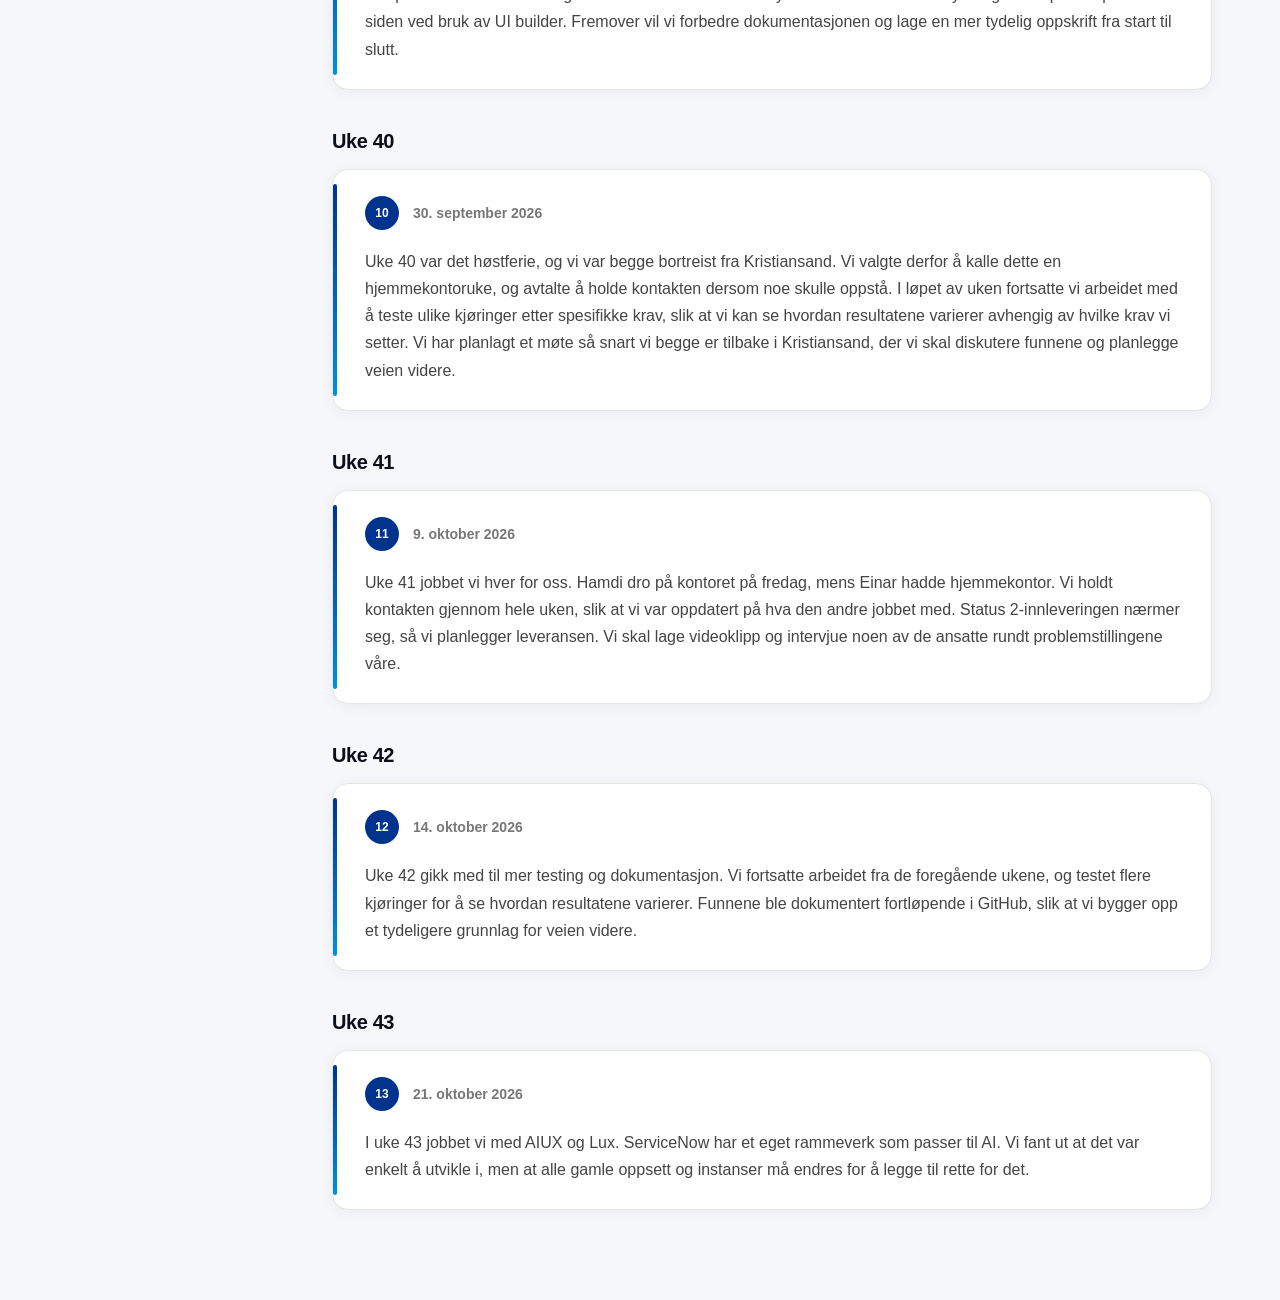
==== commit 5e98ee8d: "added week updatess" ====
--- a/index.html
+++ b/index.html
@@ -124,7 +124,7 @@
                     </svg>
                 </span>
                 <span class="stat-text">
-                    <span class="stat-value" data-i18n="stat-week-value">Uke 41</span>
+                    <span class="stat-value" data-i18n="stat-week-value">Uke 43</span>
                     <span class="stat-label" data-i18n="stat-week-label">Gjeldende uke</span>
                 </span>
             </div>
@@ -137,7 +137,7 @@
                     </svg>
                 </span>
                 <span class="stat-text">
-                    <span class="stat-value">11</span>
+                    <span class="stat-value">13</span>
                     <span class="stat-label" data-i18n="stat-days-label">Dager logget</span>
                 </span>
             </div>
@@ -337,6 +337,38 @@
                     </div>
                     <p data-i18n="day11-text">
                         Uke 41 jobbet vi hver for oss. Hamdi dro på kontoret på fredag, mens Einar hadde hjemmekontor. Vi holdt kontakten gjennom hele uken, slik at vi var oppdatert på hva den andre jobbet med. Status 2-innleveringen nærmer seg, så vi planlegger leveransen. Vi skal lage videoklipp og intervjue noen av de ansatte rundt problemstillingene våre.
+                    </p>
+                </article>
+            </div>
+
+            <div class="week-group">
+                <h2 class="week-heading" data-i18n="week42-heading">Uke 42</h2>
+
+                <article class="day-card">
+                    <div class="day-header">
+                        <span class="day-number">12</span>
+                        <time datetime="2026-10-14" data-i18n="day12-date">
+                            14. oktober 2026
+                        </time>
+                    </div>
+                    <p data-i18n="day12-text">
+                        Uke 42 gikk med til mer testing og dokumentasjon. Vi fortsatte arbeidet fra de foregående ukene, og testet flere kjøringer for å se hvordan resultatene varierer. Funnene ble dokumentert fortløpende i GitHub, slik at vi bygger opp et tydeligere grunnlag for veien videre.
+                    </p>
+                </article>
+            </div>
+
+            <div class="week-group">
+                <h2 class="week-heading" data-i18n="week43-heading">Uke 43</h2>
+
+                <article class="day-card">
+                    <div class="day-header">
+                        <span class="day-number">13</span>
+                        <time datetime="2026-10-21" data-i18n="day13-date">
+                            21. oktober 2026
+                        </time>
+                    </div>
+                    <p data-i18n="day13-text">
+                        I uke 43 jobbet vi med AIUX og Lux. ServiceNow har et eget rammeverk som passer til AI. Vi fant ut at det var enkelt å utvikle i, men at alle gamle oppsett og instanser må endres for å legge til rette for det. 
                     </p>
                 </article>
             </div>
@@ -359,7 +391,7 @@
                 "header-eyebrow": "Documentation",
                 "header-title": "Diary",
                 "header-note": "Agreed office days are 1–2 days per week. Wednesdays and Thursdays work best.",
-                "stat-week-value": "Week 41",
+                "stat-week-value": "Week 43",
                 "stat-week-label": "Current week",
                 "stat-days-label": "Days logged",
                 "stat-fixed-value": "Wed &middot; Thu",
@@ -395,7 +427,13 @@
                 "day10-text": "Week 40 was autumn break, and we were both away from Kristiansand. We therefore treated it as a home office week and agreed to stay in touch if anything came up. During the week we continued testing different runs based on specific requirements, to see how the results vary depending on the requirements we set. We have planned a meeting as soon as we are both back in Kristiansand, where we will discuss our findings and plan the next steps.",
                 "week41-heading": "Week 41",
                 "day11-date": "October 9, 2026",
-                "day11-text": "Week 41 we worked separately. Hamdi went to the office on Friday, while Einar worked from home, and we kept in touch throughout the week so we knew what the other was working on. The Status 2 submission is approaching, so we are planning the delivery. We will make video clips and interview some of the employees about our problem statements."
+                "day11-text": "Week 41 we worked separately. Hamdi went to the office on Friday, while Einar worked from home, and we kept in touch throughout the week so we knew what the other was working on. The Status 2 submission is approaching, so we are planning the delivery. We will make video clips and interview some of the employees about our problem statements.",
+                "week42-heading": "Week 42",
+                "day12-date": "October 14, 2026",
+                "day12-text": "Week 42 was spent on more testing and documentation. We continued the work from the previous weeks and tested more runs to see how the results vary. The findings were documented continuously on GitHub, so that we are building a clearer foundation for the way forward.",
+                "week43-heading": "Week 43",
+                "day13-date": "October 21, 2026",
+                "day13-text": "In week 43 we worked on AIUX and Lux. ServiceNow has its own framework that is well suited for AI. We found that it was easy to develop in, but that all old setups and instances have to be changed to support it."
             }
         };
 
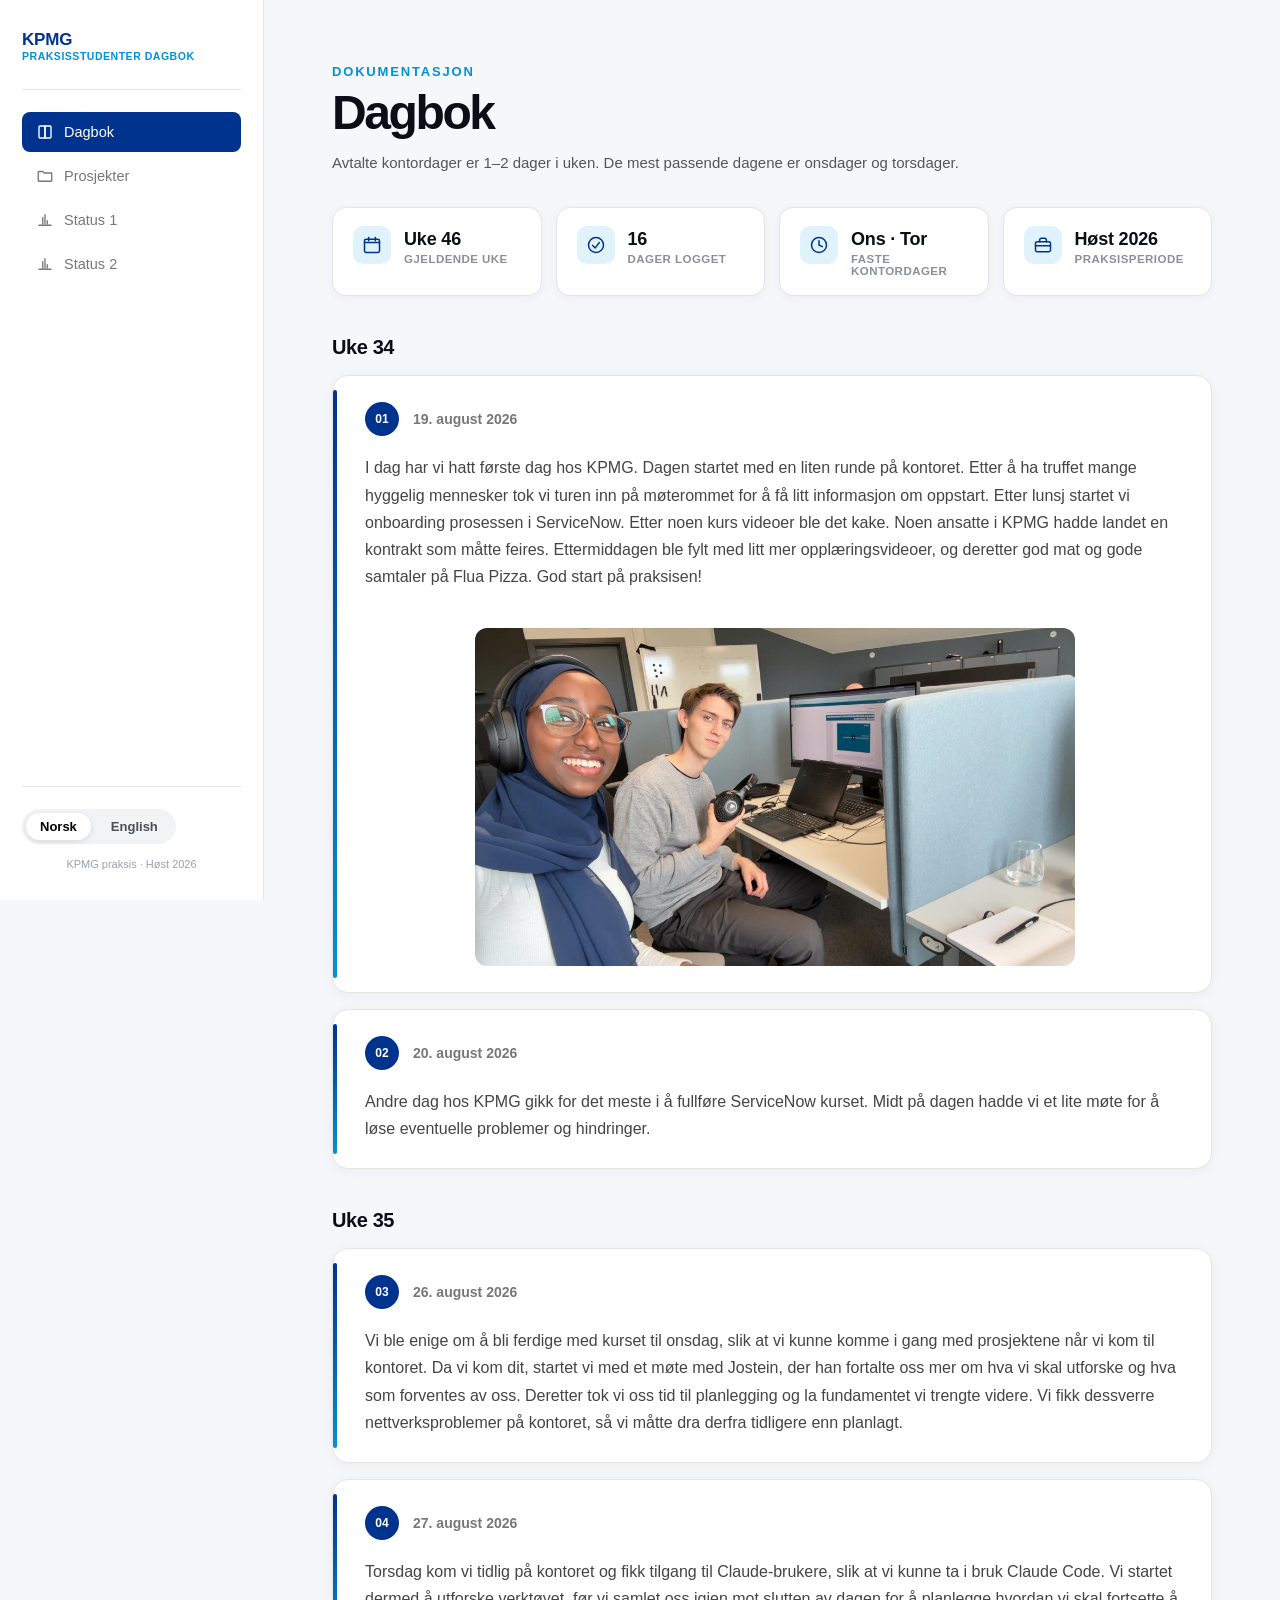
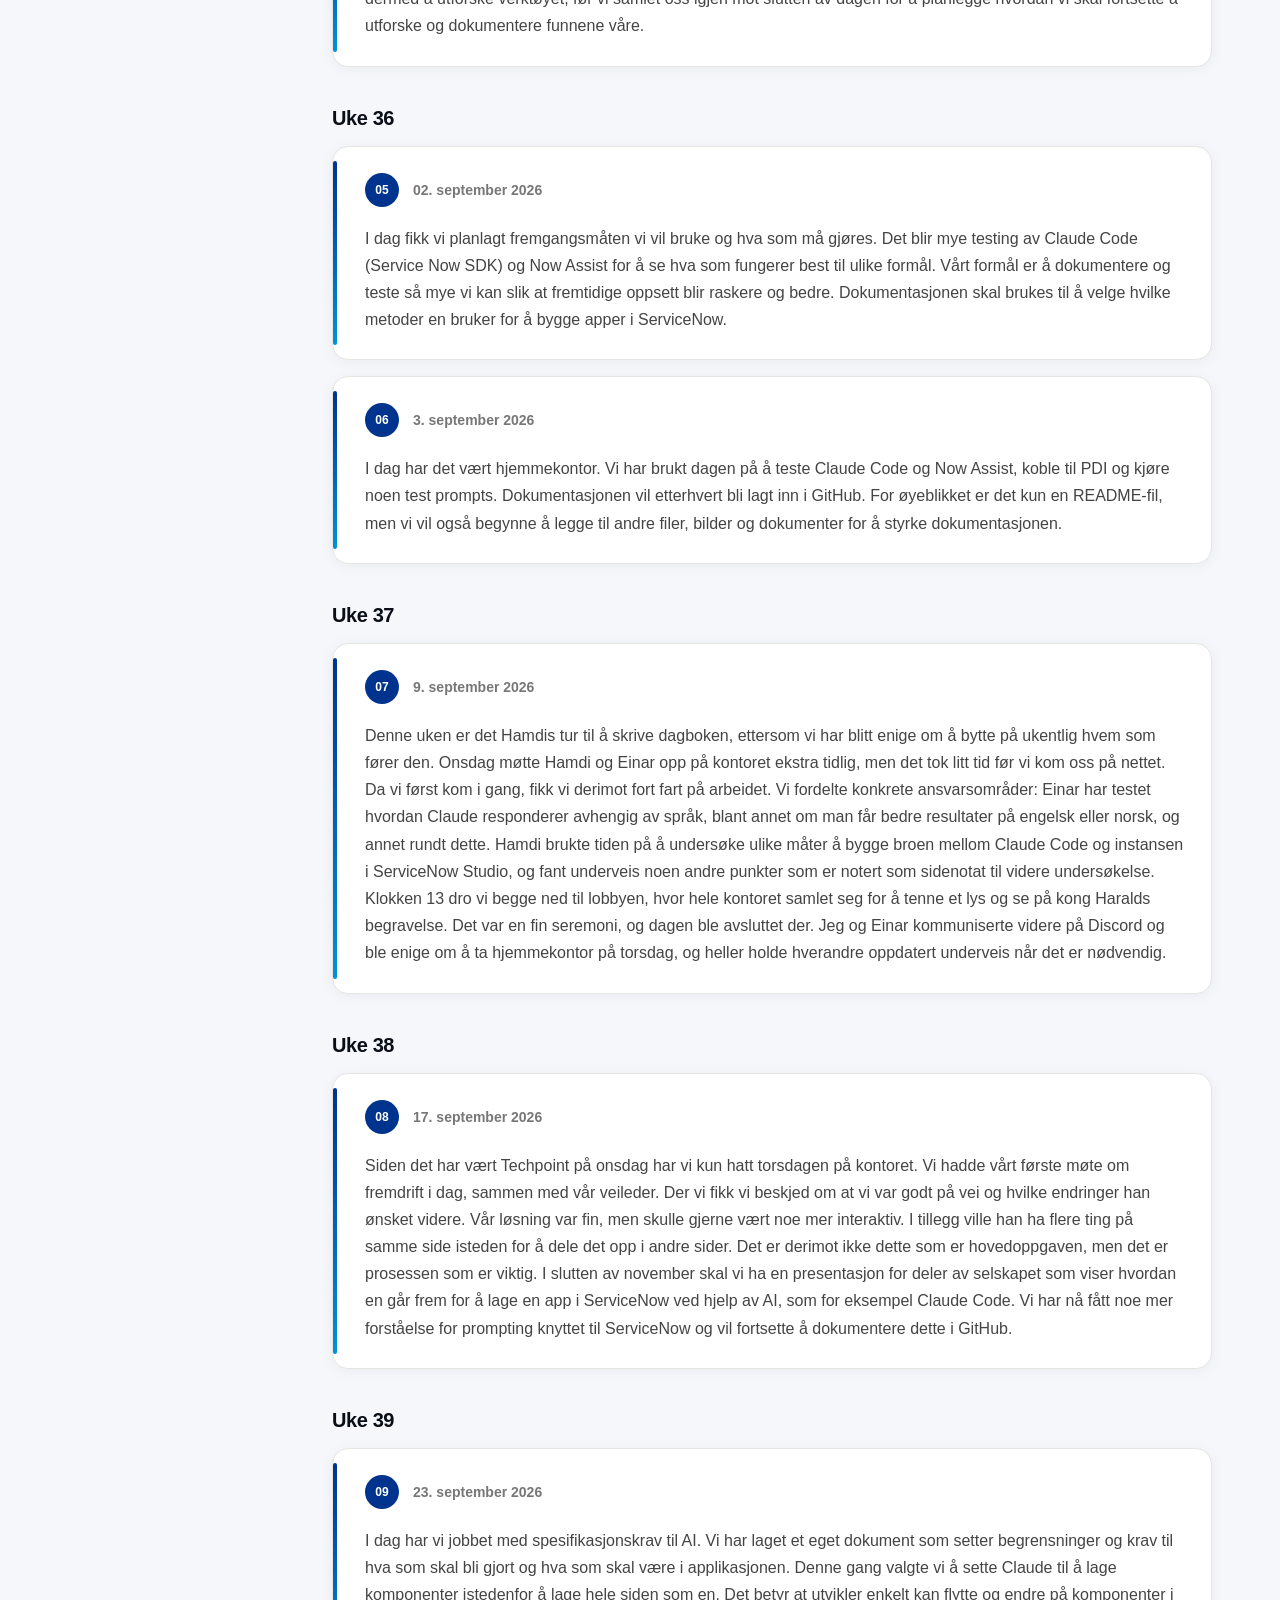
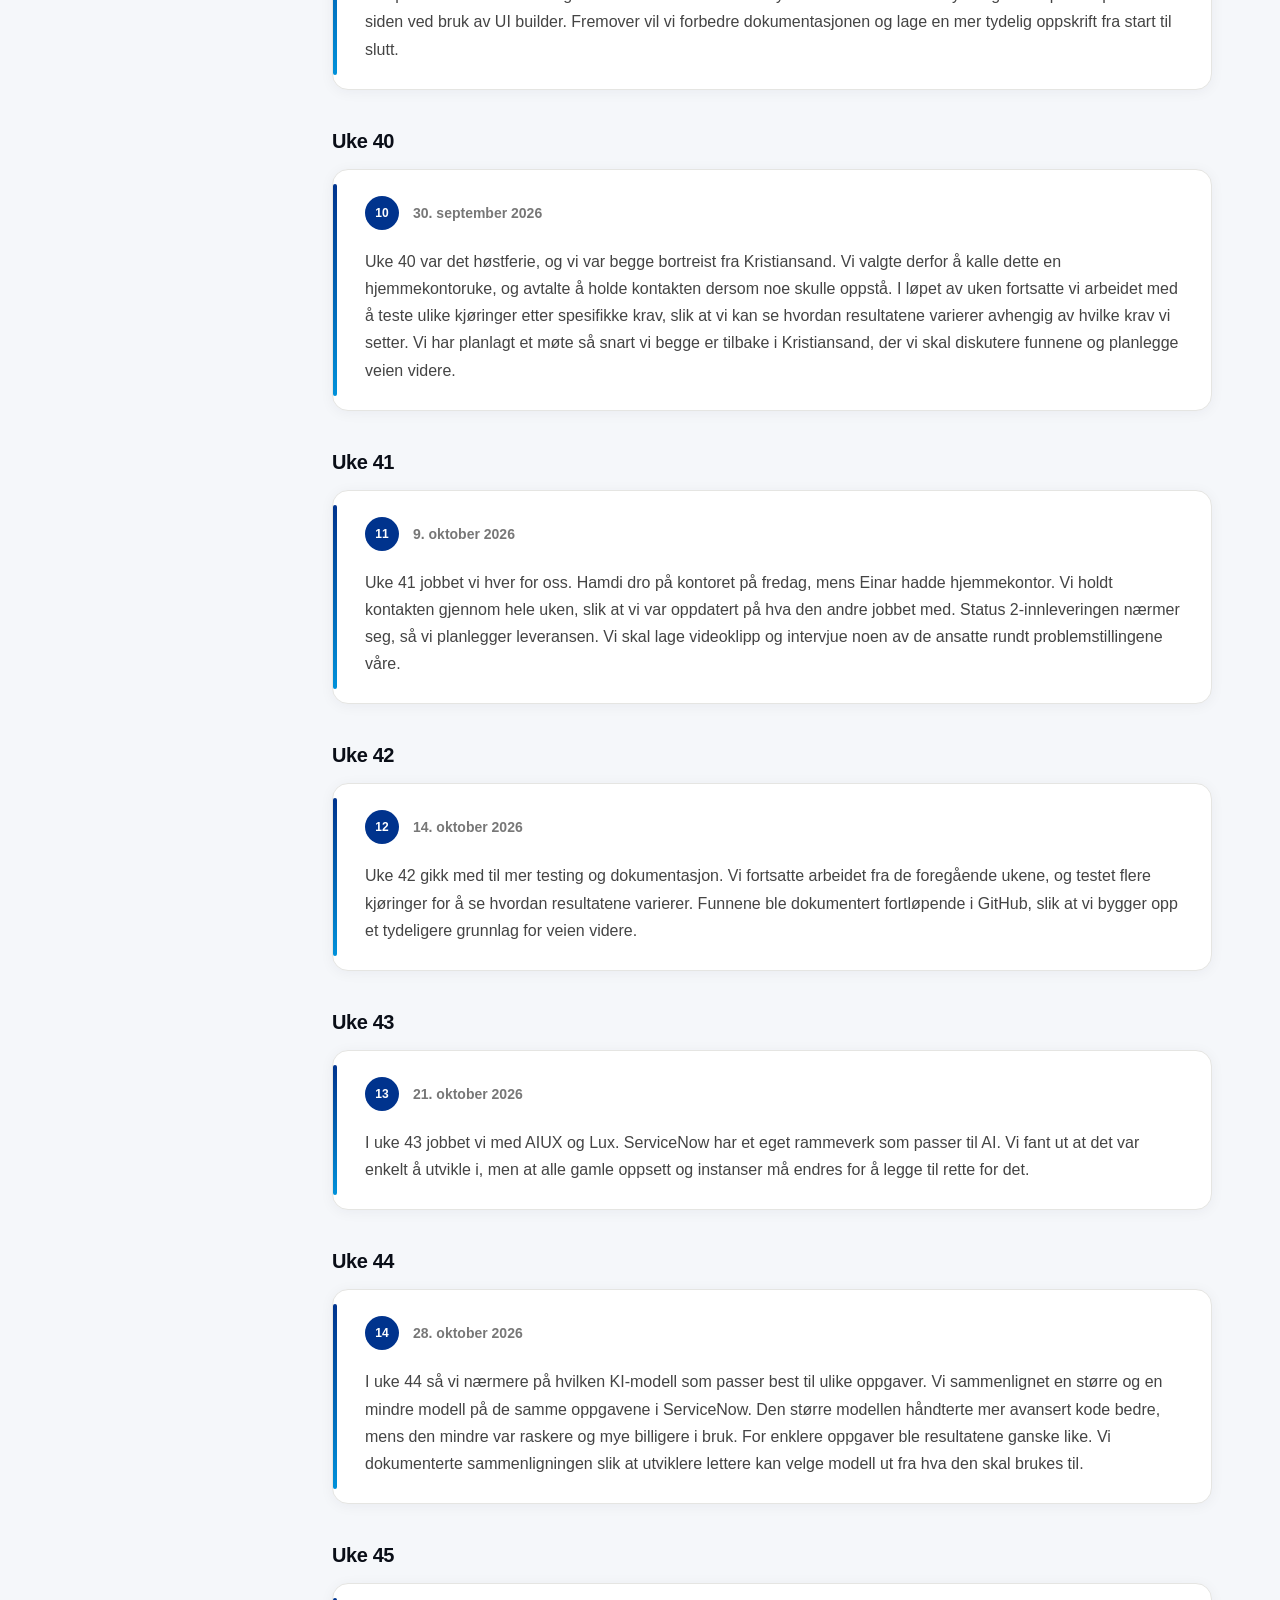
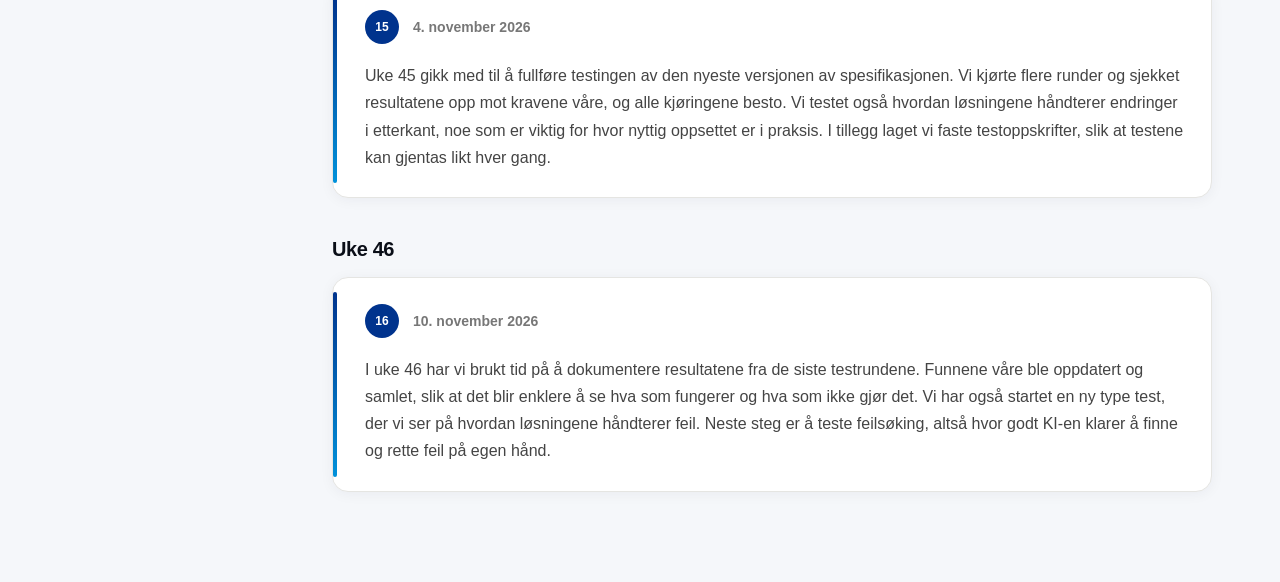
==== commit 0e6d34d8: "lagt til manglende uker" ====
--- a/index.html
+++ b/index.html
@@ -124,7 +124,7 @@
                     </svg>
                 </span>
                 <span class="stat-text">
-                    <span class="stat-value" data-i18n="stat-week-value">Uke 43</span>
+                    <span class="stat-value" data-i18n="stat-week-value">Uke 46</span>
                     <span class="stat-label" data-i18n="stat-week-label">Gjeldende uke</span>
                 </span>
             </div>
@@ -137,7 +137,7 @@
                     </svg>
                 </span>
                 <span class="stat-text">
-                    <span class="stat-value">13</span>
+                    <span class="stat-value">16</span>
                     <span class="stat-label" data-i18n="stat-days-label">Dager logget</span>
                 </span>
             </div>
@@ -369,6 +369,54 @@
                     </div>
                     <p data-i18n="day13-text">
                         I uke 43 jobbet vi med AIUX og Lux. ServiceNow har et eget rammeverk som passer til AI. Vi fant ut at det var enkelt å utvikle i, men at alle gamle oppsett og instanser må endres for å legge til rette for det. 
+                    </p>
+                </article>
+            </div>
+
+            <div class="week-group">
+                <h2 class="week-heading" data-i18n="week44-heading">Uke 44</h2>
+
+                <article class="day-card">
+                    <div class="day-header">
+                        <span class="day-number">14</span>
+                        <time datetime="2026-10-28" data-i18n="day14-date">
+                            28. oktober 2026
+                        </time>
+                    </div>
+                    <p data-i18n="day14-text">
+                        I uke 44 så vi nærmere på hvilken KI-modell som passer best til ulike oppgaver. Vi sammenlignet en større og en mindre modell på de samme oppgavene i ServiceNow. Den større modellen håndterte mer avansert kode bedre, mens den mindre var raskere og mye billigere i bruk. For enklere oppgaver ble resultatene ganske like. Vi dokumenterte sammenligningen slik at utviklere lettere kan velge modell ut fra hva den skal brukes til.
+                    </p>
+                </article>
+            </div>
+
+            <div class="week-group">
+                <h2 class="week-heading" data-i18n="week45-heading">Uke 45</h2>
+
+                <article class="day-card">
+                    <div class="day-header">
+                        <span class="day-number">15</span>
+                        <time datetime="2026-11-04" data-i18n="day15-date">
+                            4. november 2026
+                        </time>
+                    </div>
+                    <p data-i18n="day15-text">
+                        Uke 45 gikk med til å fullføre testingen av den nyeste versjonen av spesifikasjonen. Vi kjørte flere runder og sjekket resultatene opp mot kravene våre, og alle kjøringene besto. Vi testet også hvordan løsningene håndterer endringer i etterkant, noe som er viktig for hvor nyttig oppsettet er i praksis. I tillegg laget vi faste testoppskrifter, slik at testene kan gjentas likt hver gang.
+                    </p>
+                </article>
+            </div>
+
+            <div class="week-group">
+                <h2 class="week-heading" data-i18n="week46-heading">Uke 46</h2>
+
+                <article class="day-card">
+                    <div class="day-header">
+                        <span class="day-number">16</span>
+                        <time datetime="2026-11-10" data-i18n="day16-date">
+                            10. november 2026
+                        </time>
+                    </div>
+                    <p data-i18n="day16-text">
+                        I uke 46 har vi brukt tid på å dokumentere resultatene fra de siste testrundene. Funnene våre ble oppdatert og samlet, slik at det blir enklere å se hva som fungerer og hva som ikke gjør det. Vi har også startet en ny type test, der vi ser på hvordan løsningene håndterer feil. Neste steg er å teste feilsøking, altså hvor godt KI-en klarer å finne og rette feil på egen hånd.
                     </p>
                 </article>
             </div>
@@ -391,7 +439,7 @@
                 "header-eyebrow": "Documentation",
                 "header-title": "Diary",
                 "header-note": "Agreed office days are 1–2 days per week. Wednesdays and Thursdays work best.",
-                "stat-week-value": "Week 43",
+                "stat-week-value": "Week 46",
                 "stat-week-label": "Current week",
                 "stat-days-label": "Days logged",
                 "stat-fixed-value": "Wed &middot; Thu",
@@ -433,7 +481,16 @@
                 "day12-text": "Week 42 was spent on more testing and documentation. We continued the work from the previous weeks and tested more runs to see how the results vary. The findings were documented continuously on GitHub, so that we are building a clearer foundation for the way forward.",
                 "week43-heading": "Week 43",
                 "day13-date": "October 21, 2026",
-                "day13-text": "In week 43 we worked on AIUX and Lux. ServiceNow has its own framework that is well suited for AI. We found that it was easy to develop in, but that all old setups and instances have to be changed to support it."
+                "day13-text": "In week 43 we worked on AIUX and Lux. ServiceNow has its own framework that is well suited for AI. We found that it was easy to develop in, but that all old setups and instances have to be changed to support it.",
+                "week44-heading": "Week 44",
+                "day14-date": "October 28, 2026",
+                "day14-text": "In week 44 we looked more closely at which AI model is best suited for different tasks. We compared a larger and a smaller model on the same tasks in ServiceNow. The larger model handled more advanced code better, while the smaller one was faster and much cheaper to use. For simpler tasks the results were quite similar. We documented the comparison so that developers can more easily choose a model based on what it will be used for.",
+                "week45-heading": "Week 45",
+                "day15-date": "November 4, 2026",
+                "day15-text": "Week 45 was spent finishing the testing of the newest version of the specification. We ran several rounds and checked the results against our requirements, and all the runs passed. We also tested how the solutions handle changes afterwards, which matters for how useful the setup is in practice. In addition, we created fixed test recipes so that the tests can be repeated the same way every time.",
+                "week46-heading": "Week 46",
+                "day16-date": "November 10, 2026",
+                "day16-text": "In week 46 we have spent time documenting the results from the latest test rounds. Our findings were updated and gathered together, making it easier to see what works and what does not. We have also started a new type of test, where we look at how the solutions handle errors. The next step is to test troubleshooting, meaning how well the AI manages to find and fix errors on its own."
             }
         };
 
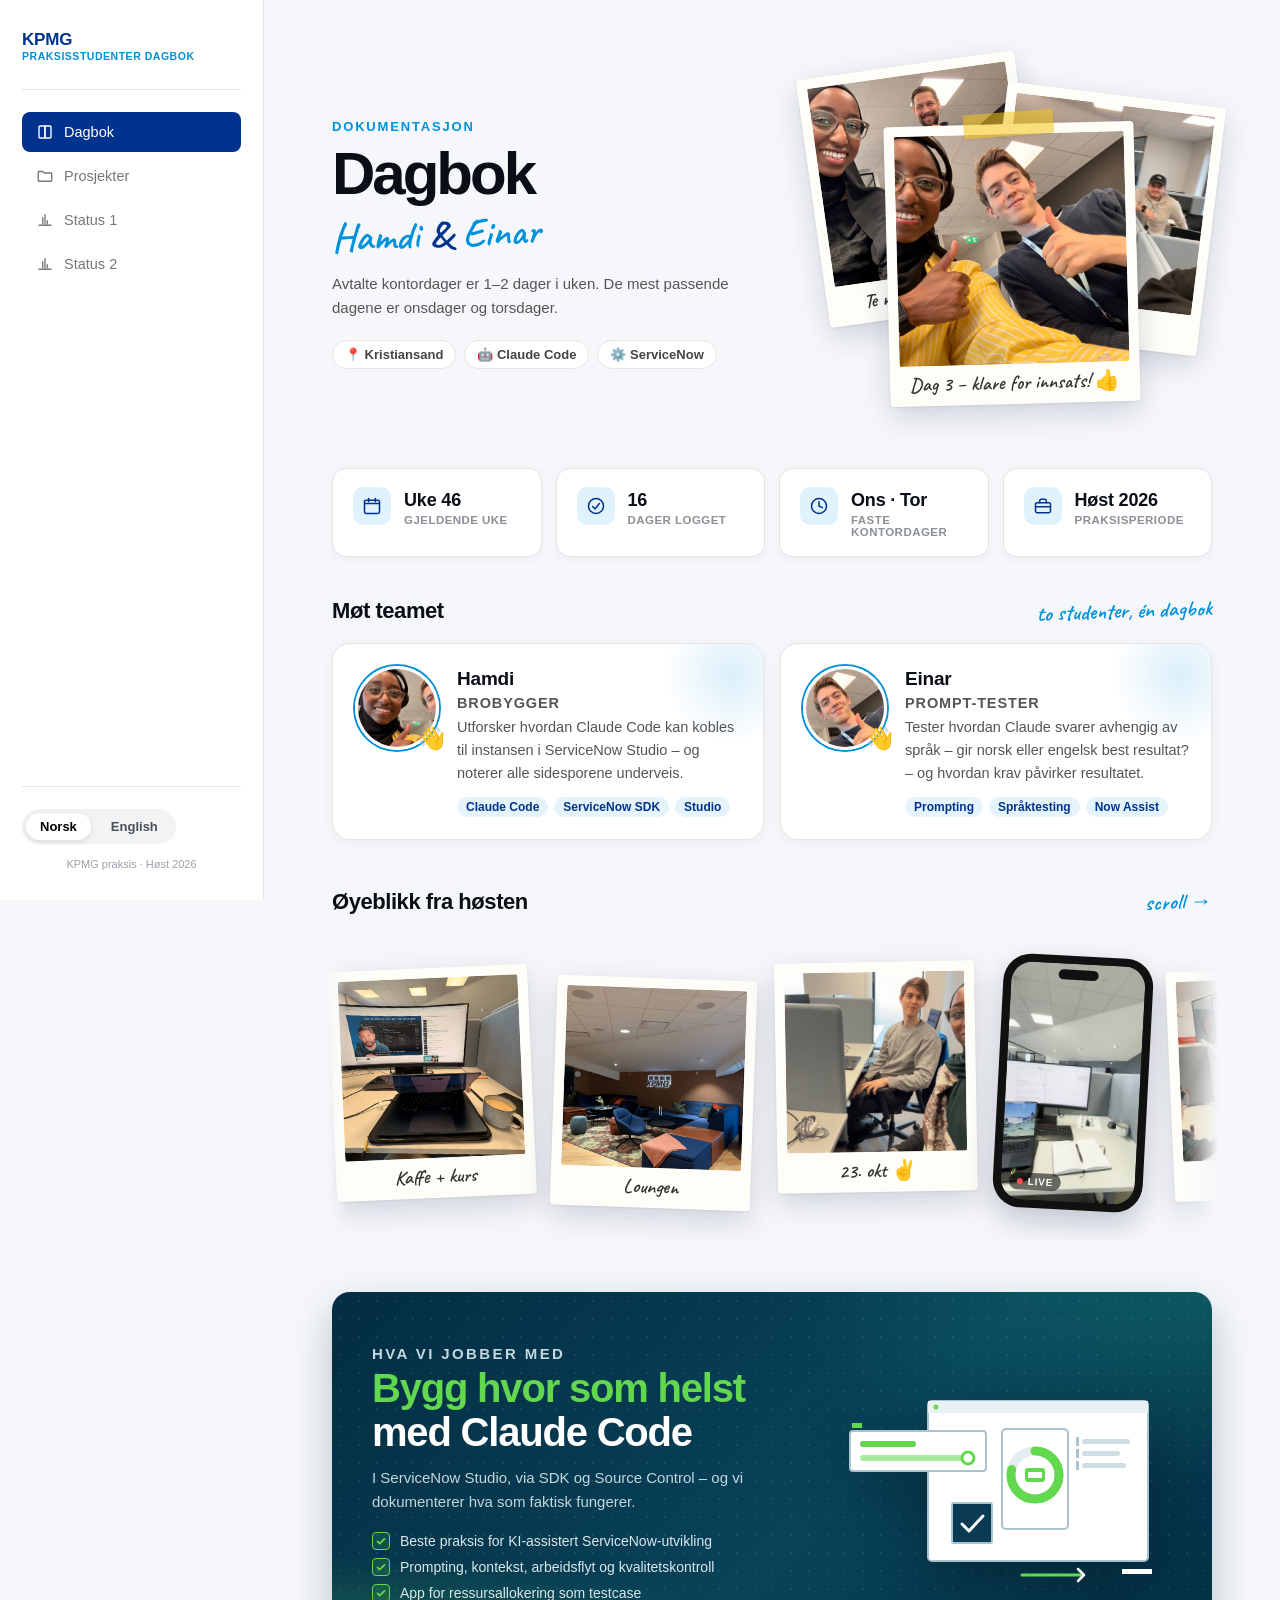
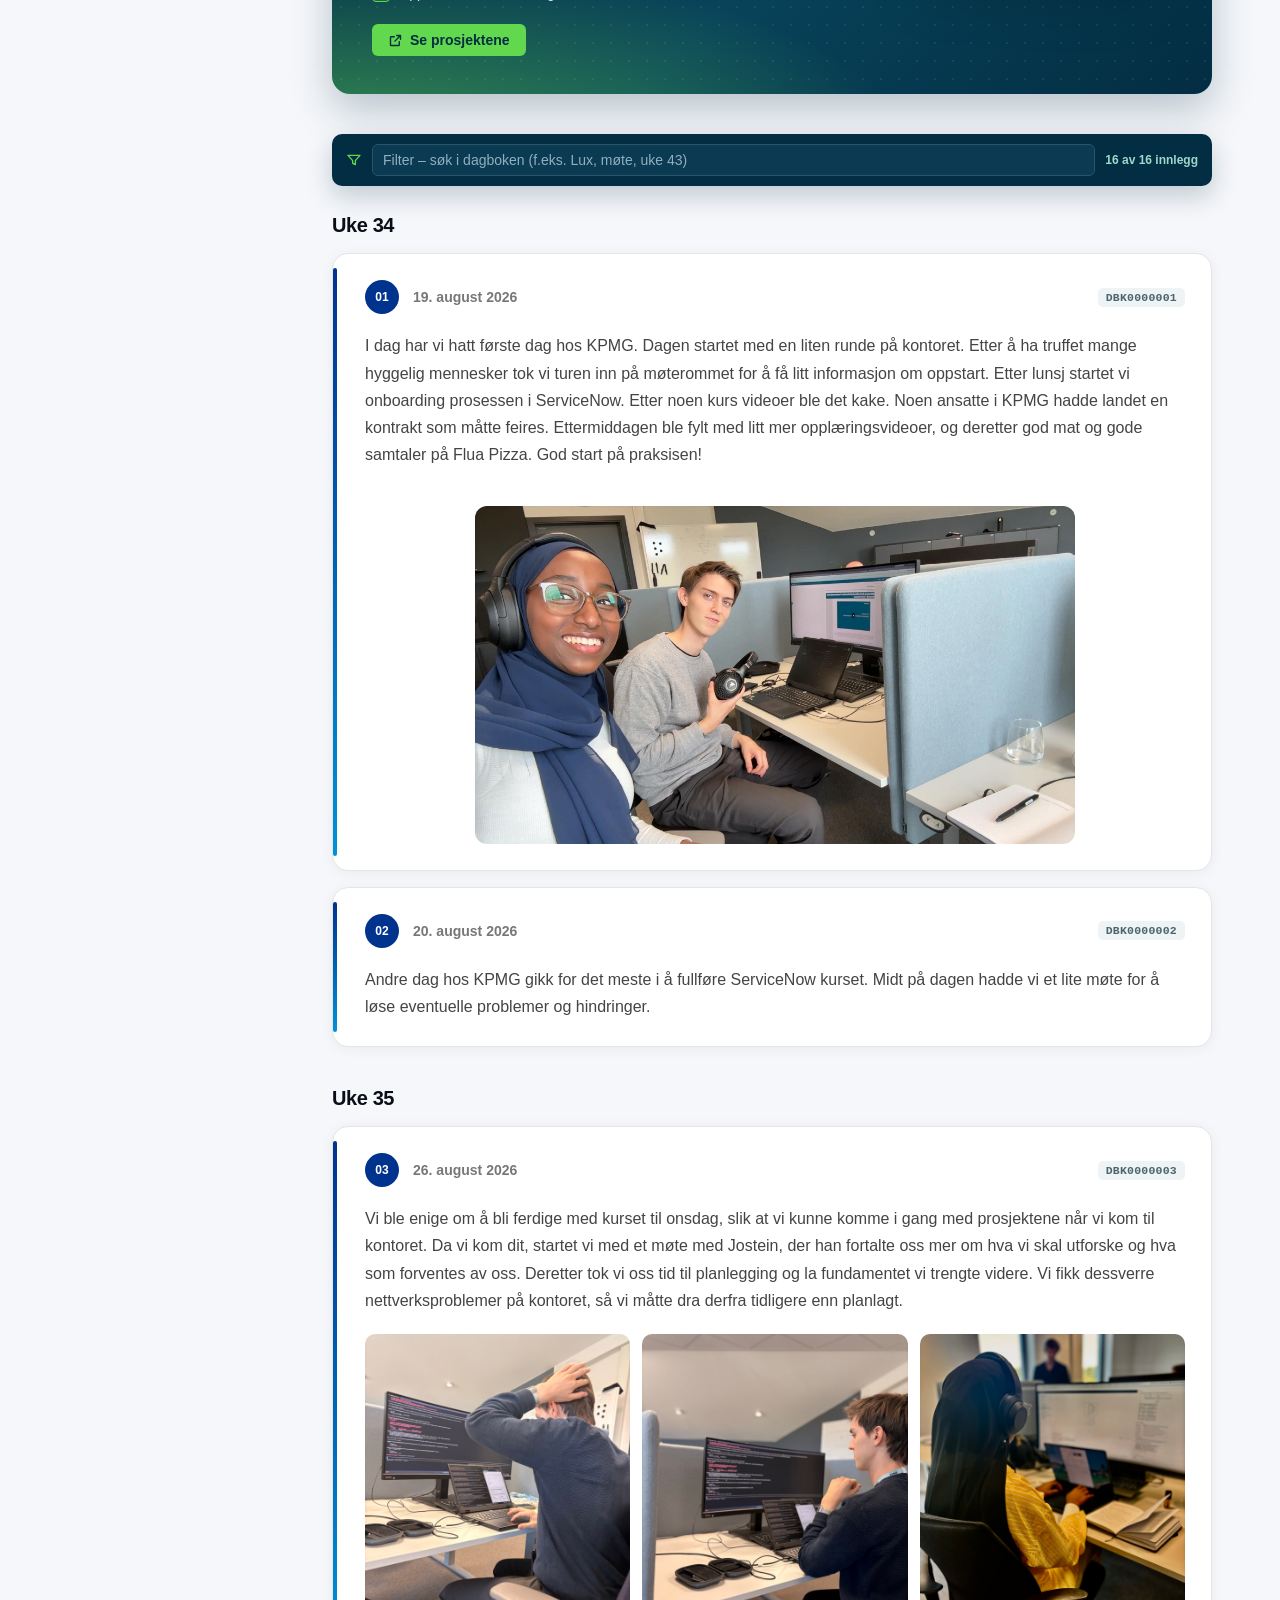
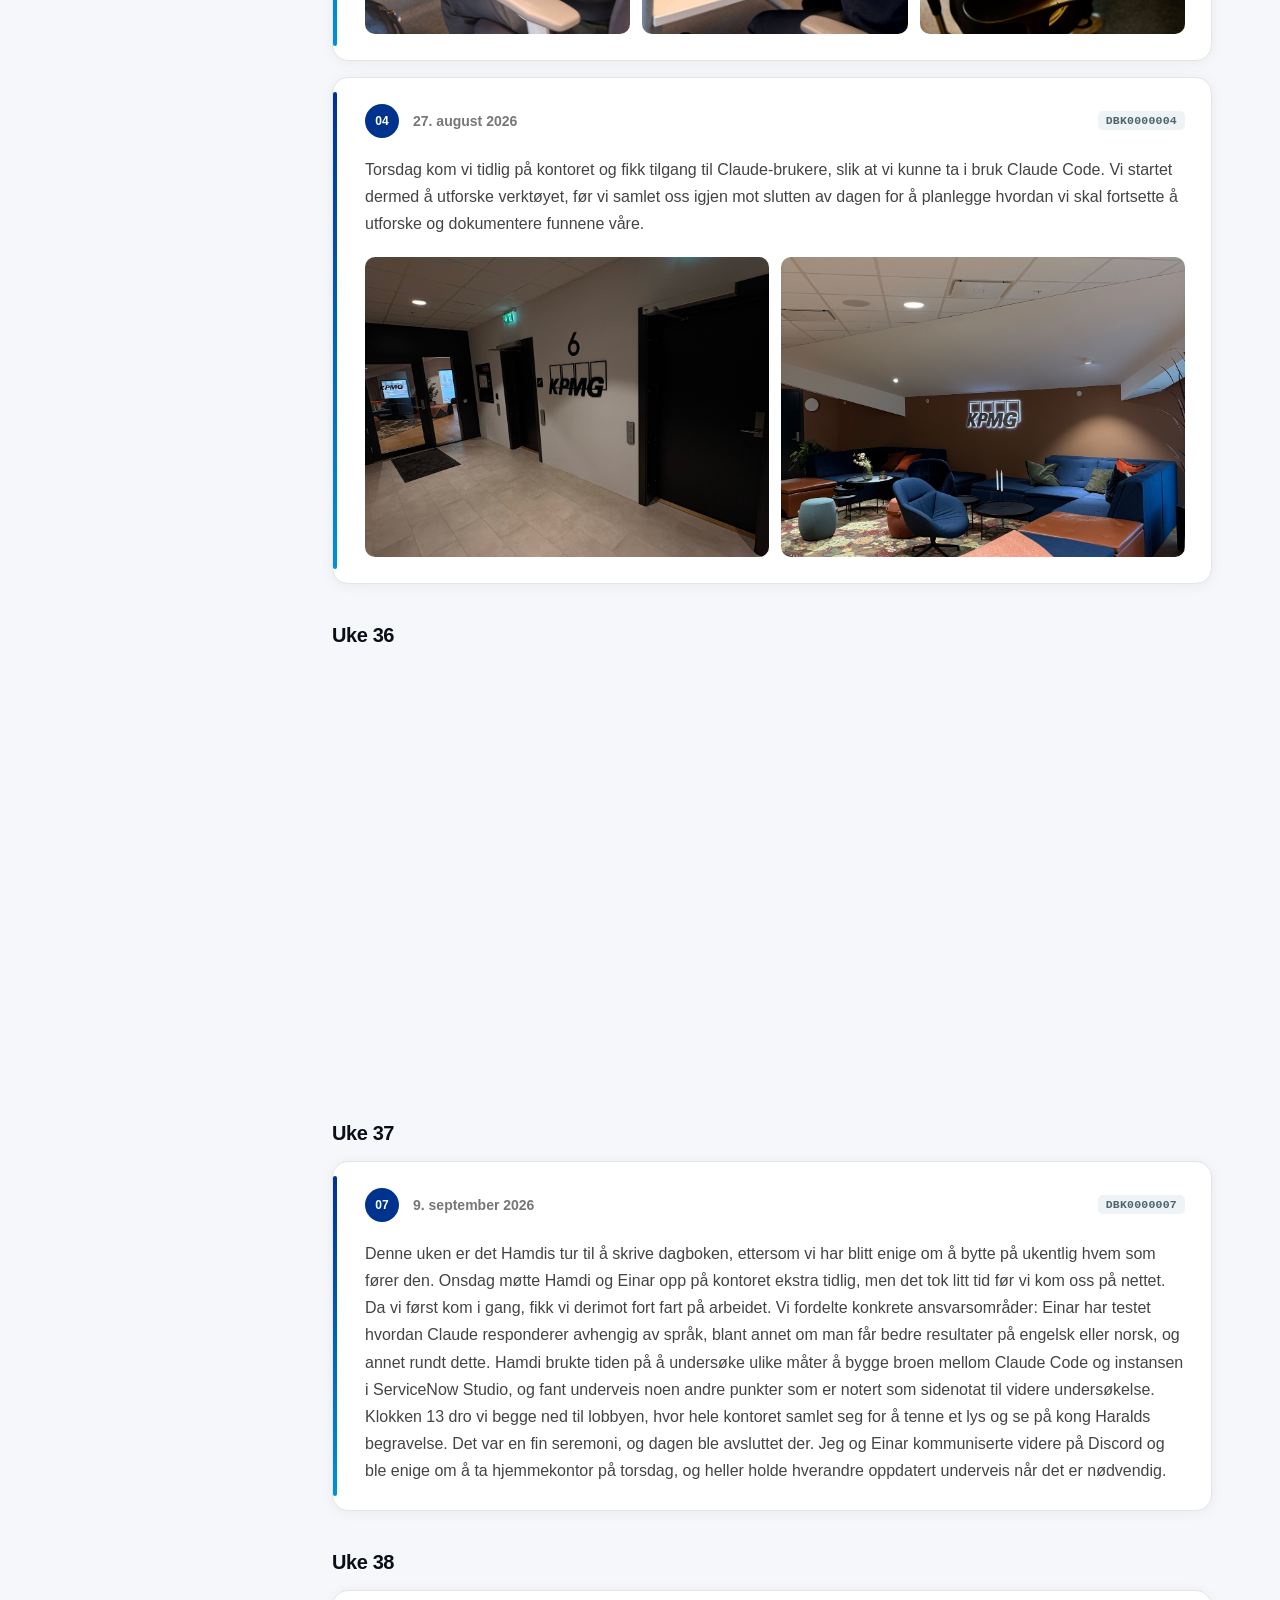
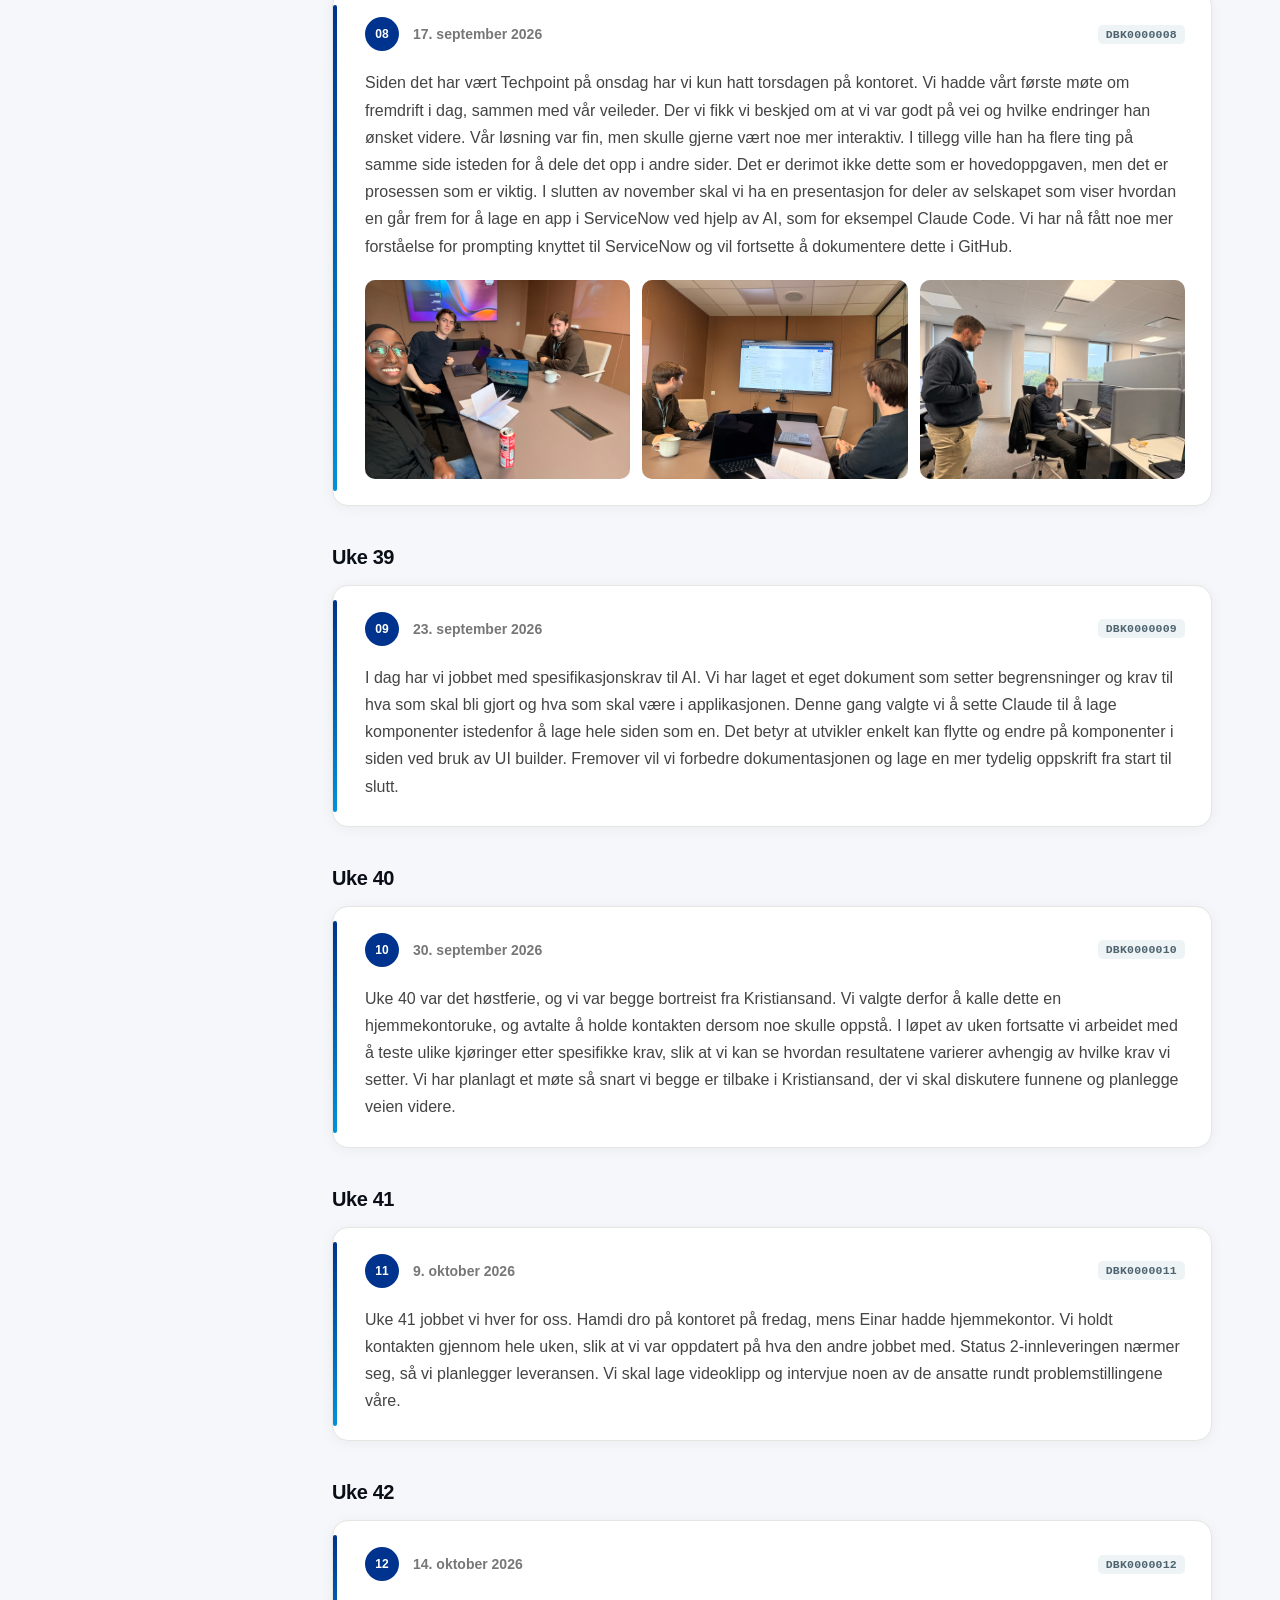
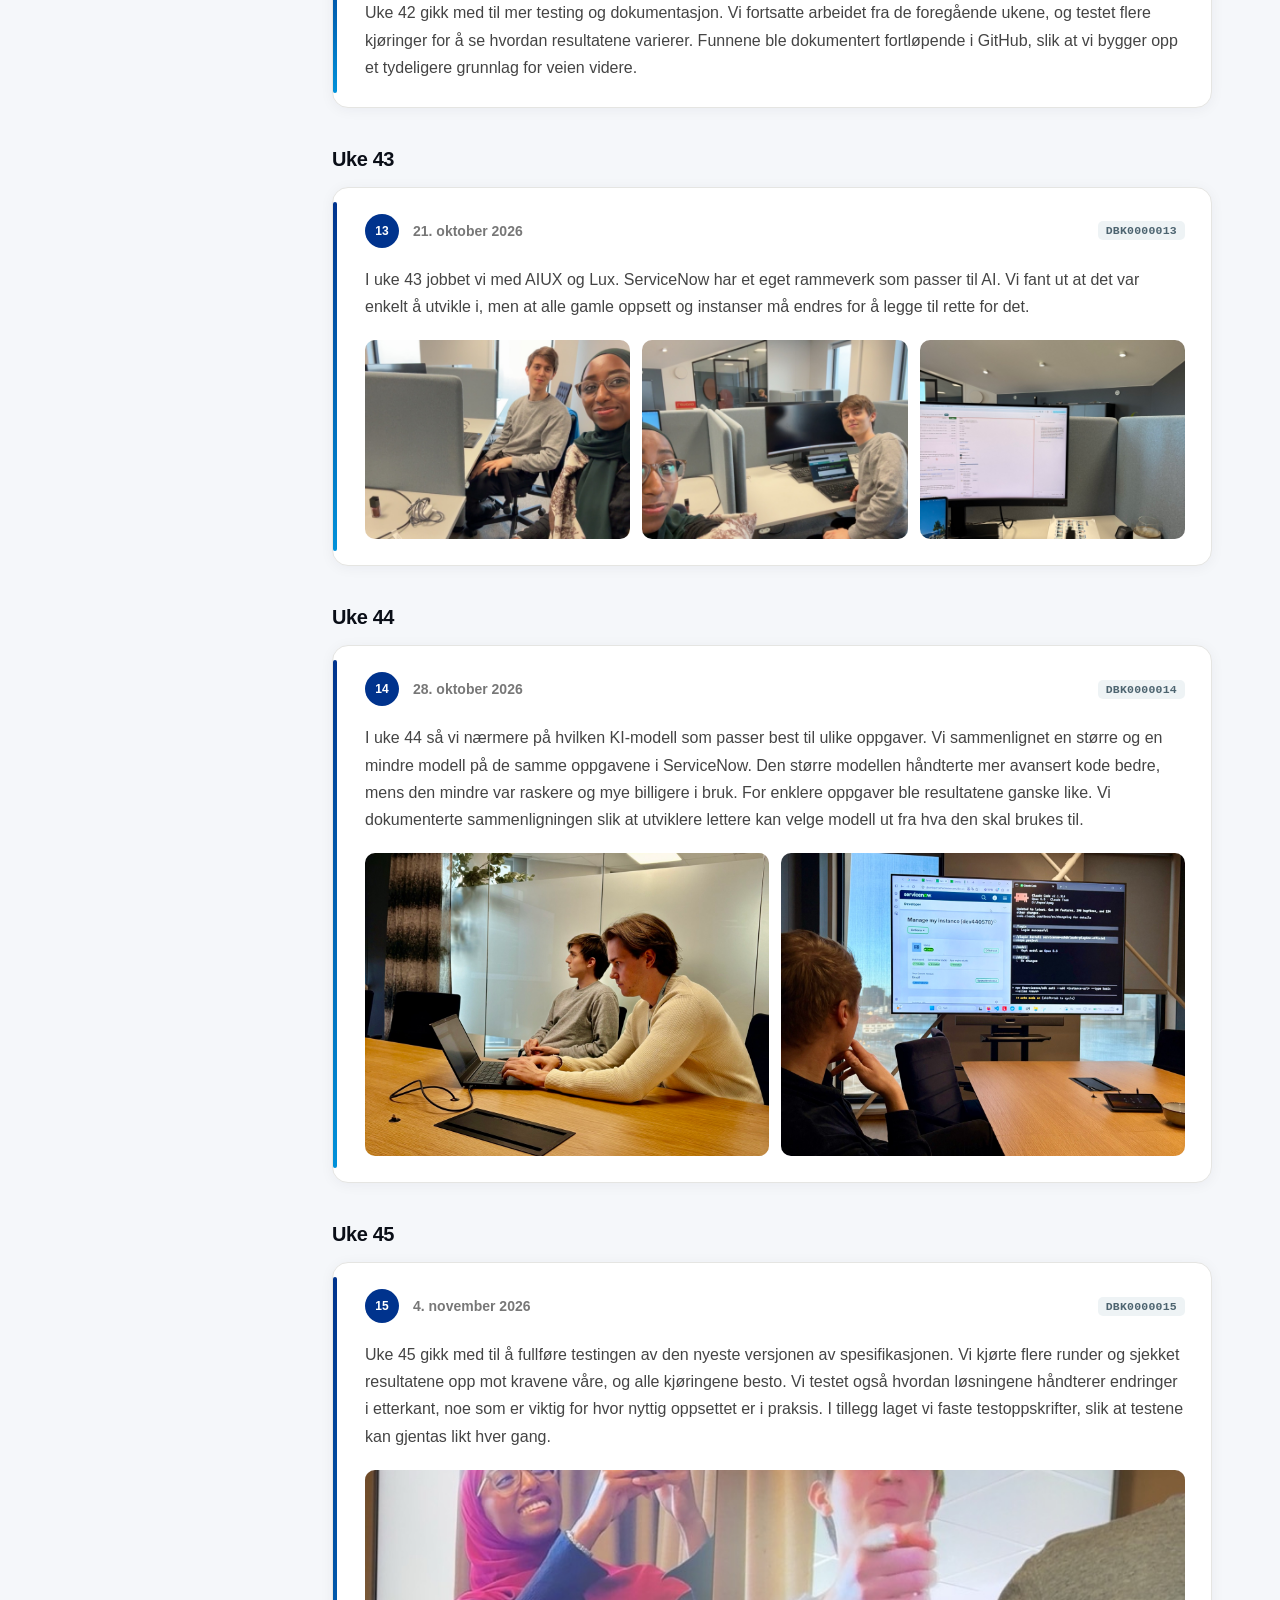
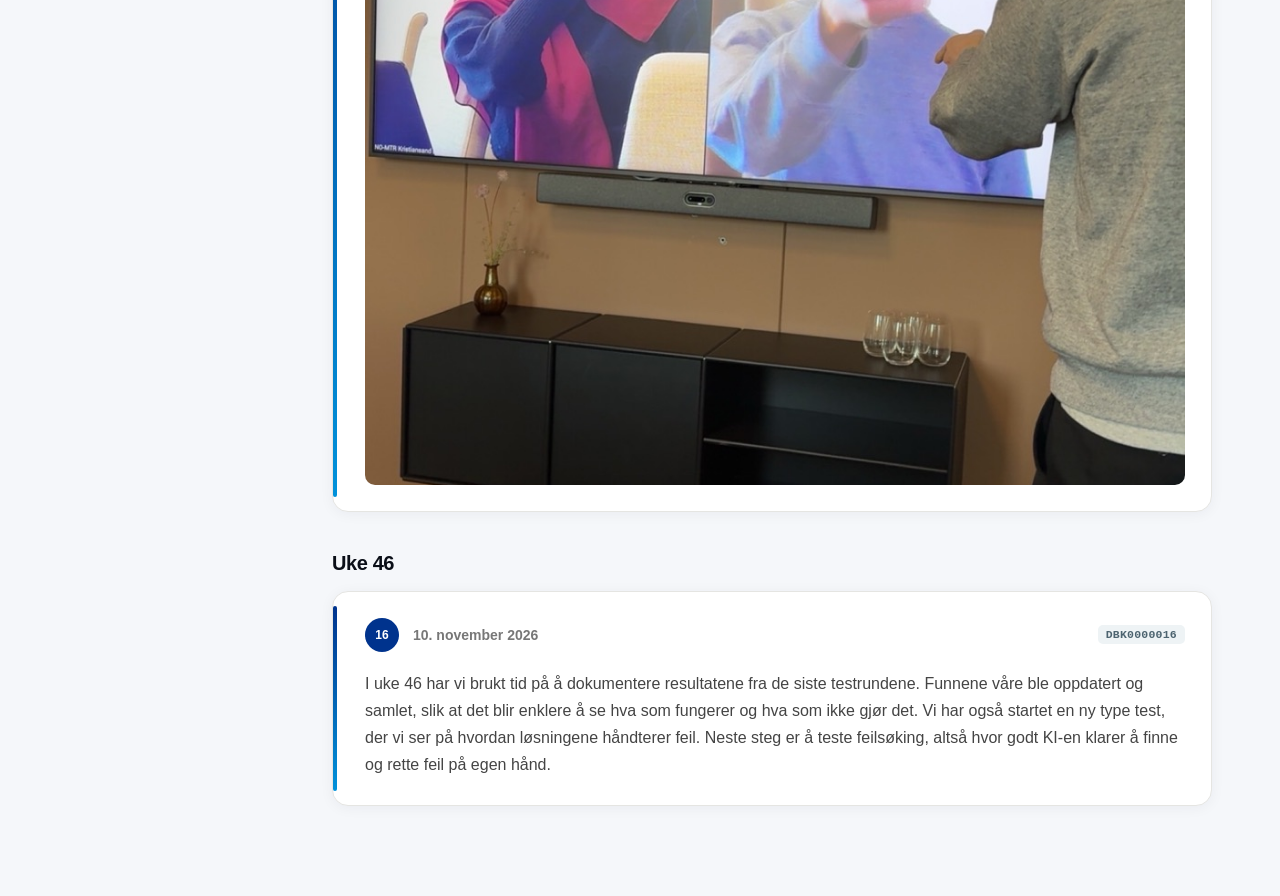
==== commit 563c6e02: "Give the site more personality and a ServiceNow-inspired look - Diary: polaroid hero with Hamdi & Ei" ====
--- a/index.html
+++ b/index.html
@@ -4,7 +4,10 @@
     <meta charset="UTF-8">
     <meta name="viewport" content="width=device-width, initial-scale=1.0">
     <title>Dagbok</title>
-    <link rel="stylesheet" href="site.css">
+    <link rel="preconnect" href="https://fonts.googleapis.com">
+    <link rel="preconnect" href="https://fonts.gstatic.com" crossorigin>
+    <link href="https://fonts.googleapis.com/css2?family=Caveat:wght@600&display=swap" rel="stylesheet">
+    <link rel="stylesheet" href="site.css?v=3">
 
     <style>
         /* Container alignment for language switchers */
@@ -105,12 +108,36 @@
 
     <main class="container">
 
-        <header class="page-header">
-            <p class="eyebrow" data-i18n="header-eyebrow">Dokumentasjon</p>
-            <h1 data-i18n="header-title">Dagbok</h1>
-            <p class="page-note" data-i18n="header-note">
-                Avtalte kontordager er 1–2 dager i uken. De mest passende dagene er onsdager og torsdager.
-            </p>
+        <header class="page-header hero">
+            <div class="hero-text">
+                <p class="eyebrow" data-i18n="header-eyebrow">Dokumentasjon</p>
+                <h1 data-i18n="header-title">Dagbok</h1>
+                <p class="hero-names hand">Hamdi <span class="amp">&amp;</span> Einar</p>
+                <p class="page-note" data-i18n="header-note">
+                    Avtalte kontordager er 1–2 dager i uken. De mest passende dagene er onsdager og torsdager.
+                </p>
+                <div class="hero-chips">
+                    <span class="chip">📍 Kristiansand</span>
+                    <span class="chip">🤖 Claude Code</span>
+                    <span class="chip">⚙️ ServiceNow</span>
+                </div>
+            </div>
+
+            <div class="polaroid-stack" aria-label="Bilder av Hamdi og Einar">
+                <figure class="polaroid">
+                    <img src="img/moments/img_1852.jpg" alt="Hamdi og veileder på kontoret">
+                    <figcaption data-i18n="pol-1">Te med veilederen ☕</figcaption>
+                </figure>
+                <figure class="polaroid">
+                    <img src="img/moments/img_2096.jpg" alt="Einar og Hamdi tar selfie på kontoret">
+                    <figcaption data-i18n="pol-2">Kontor-selfie</figcaption>
+                </figure>
+                <figure class="polaroid">
+                    <span class="tape"></span>
+                    <img src="img/moments/img_1571.jpg" alt="Hamdi og Einar med tommel opp">
+                    <figcaption data-i18n="pol-3">Dag 3 – klare for innsats! 👍</figcaption>
+                </figure>
+            </div>
         </header>
 
         <section class="stat-grid">
@@ -170,6 +197,124 @@
             </div>
         </section>
 
+        <section class="team reveal">
+            <div class="section-head">
+                <h2 data-i18n="team-heading">Møt teamet</h2>
+                <span class="hand" data-i18n="team-hand">to studenter, én dagbok</span>
+            </div>
+
+            <div class="team-grid">
+                <article class="team-card">
+                    <div class="avatar">
+                        <img src="img/moments/avatar_hamdi.jpg" alt="Hamdi">
+                        <span class="wave">👋</span>
+                    </div>
+                    <div>
+                        <h3>Hamdi</h3>
+                        <p class="team-role" data-i18n="hamdi-role">Brobygger</p>
+                        <p data-i18n="hamdi-text">Utforsker hvordan Claude Code kan kobles til instansen i ServiceNow Studio – og noterer alle sidesporene underveis.</p>
+                        <div class="team-tags">
+                            <span>Claude Code</span>
+                            <span>ServiceNow SDK</span>
+                            <span>Studio</span>
+                        </div>
+                    </div>
+                </article>
+
+                <article class="team-card">
+                    <div class="avatar">
+                        <img src="img/moments/avatar_einar.jpg" alt="Einar">
+                        <span class="wave">👋</span>
+                    </div>
+                    <div>
+                        <h3>Einar</h3>
+                        <p class="team-role" data-i18n="einar-role">Prompt-tester</p>
+                        <p data-i18n="einar-text">Tester hvordan Claude svarer avhengig av språk – gir norsk eller engelsk best resultat? – og hvordan krav påvirker resultatet.</p>
+                        <div class="team-tags">
+                            <span>Prompting</span>
+                            <span data-i18n="einar-tag">Språktesting</span>
+                            <span>Now Assist</span>
+                        </div>
+                    </div>
+                </article>
+            </div>
+        </section>
+
+        <section class="moments reveal">
+            <div class="section-head">
+                <h2 data-i18n="moments-heading">Øyeblikk fra høsten</h2>
+                <span class="hand" data-i18n="moments-hand">scroll →</span>
+            </div>
+
+            <div class="moments-track">
+                <figure class="polaroid">
+                    <img src="img/moments/img_1560.jpg" alt="Arbeidsplass med kaffe">
+                    <figcaption data-i18n="mom-1">Kaffe + kurs</figcaption>
+                </figure>
+                <figure class="polaroid">
+                    <img src="img/moments/img_1575.jpg" alt="KPMG-loungen">
+                    <figcaption data-i18n="mom-2">Loungen</figcaption>
+                </figure>
+                <figure class="polaroid">
+                    <img src="img/moments/img_2546.jpg" alt="Hamdi og Einar ved pultene">
+                    <figcaption data-i18n="mom-3">23. okt ✌️</figcaption>
+                </figure>
+                <div class="phone">
+                    <video src="img/moments/clip_2549.mp4" poster="img/moments/clip_2549.jpg" autoplay muted loop playsinline></video>
+                    <span class="live" data-i18n="live">Live</span>
+                </div>
+                <figure class="polaroid">
+                    <img src="img/moments/img_2547.jpg" alt="Selfie ved pultene">
+                    <figcaption data-i18n="mom-4">Fokus-modus</figcaption>
+                </figure>
+                <figure class="polaroid">
+                    <img src="img/moments/img_2634.jpg" alt="Einar i møterommet">
+                    <figcaption data-i18n="mom-5">Møterommet, 30. okt</figcaption>
+                </figure>
+                <figure class="polaroid">
+                    <img src="img/moments/img_2636.jpg" alt="Demo på storskjerm">
+                    <figcaption data-i18n="mom-6">Demo på storskjerm</figcaption>
+                </figure>
+                <div class="phone">
+                    <video src="img/moments/clip_2550.mp4" poster="img/moments/clip_2550.jpg" autoplay muted loop playsinline></video>
+                    <span class="live" data-i18n="live">Live</span>
+                </div>
+                <figure class="polaroid">
+                    <img src="img/moments/img_2868.jpg" alt="Hamdi og Einar på skjermen">
+                    <figcaption data-i18n="mom-7">På storskjerm, 4. nov 🎬</figcaption>
+                </figure>
+                <figure class="polaroid">
+                    <img src="img/moments/img_2548.jpg" alt="Arbeidsplassen">
+                    <figcaption data-i18n="mom-8">Dagens kontor</figcaption>
+                </figure>
+            </div>
+        </section>
+
+        <section class="sn-hero reveal">
+            <div>
+                <p class="sn-eyebrow" data-i18n="sn-eyebrow">Hva vi jobber med</p>
+                <h2 data-i18n="sn-title"><span class="sn-hl">Bygg hvor som helst</span> med Claude Code</h2>
+                <p data-i18n="sn-text">I ServiceNow Studio, via SDK og Source Control – og vi dokumenterer hva som faktisk fungerer.</p>
+                <ul class="sn-checks">
+                    <li data-i18n="sn-check-1">Beste praksis for KI-assistert ServiceNow-utvikling</li>
+                    <li data-i18n="sn-check-2">Prompting, kontekst, arbeidsflyt og kvalitetskontroll</li>
+                    <li data-i18n="sn-check-3">App for ressursallokering som testcase</li>
+                </ul>
+                <a class="sn-btn" href="projects.html">
+                    <svg viewBox="0 0 24 24" fill="none" stroke="currentColor" stroke-width="2.2" stroke-linecap="round" stroke-linejoin="round"><path d="M14 4h6v6M20 4l-9 9M18 14v5a1 1 0 0 1-1 1H5a1 1 0 0 1-1-1V7a1 1 0 0 1 1-1h5"/></svg>
+                    <span data-i18n="sn-btn">Se prosjektene</span>
+                </a>
+            </div>
+            <img class="sn-hero-art" src="img/sn/hero.svg" alt="">
+        </section>
+
+        <div class="sn-filter">
+            <svg viewBox="0 0 24 24" fill="none" stroke="currentColor" stroke-width="2" stroke-linecap="round" stroke-linejoin="round"><path d="M3 5h18l-7 8v6l-4-2v-4L3 5Z"/></svg>
+            <input id="diaryFilter" type="search" placeholder="Filter – søk i dagboken (f.eks. Lux, møte, uke 43)" data-placeholder-en="Filter – search the diary (e.g. Lux, meeting, week 43)" autocomplete="off">
+            <span class="sn-filter-count" id="diaryFilterCount"></span>
+        </div>
+        <p class="sn-empty" id="diaryEmpty" data-i18n="filter-empty">Ingen innlegg matcher søket ditt.</p>
+
         <section class="days">
 
             <div class="week-group">
@@ -181,6 +326,7 @@
                         <time datetime="2026-08-19" data-i18n="day1-date">
                             19. august 2026
                         </time>
+                        <span class="sn-record" title="Dagbok-record">DBK0000001</span>
                     </div>
                     <p data-i18n="day1-text">
                         I dag har vi hatt første dag hos KPMG. Dagen startet med en liten runde på kontoret.
@@ -199,6 +345,7 @@
                         <time datetime="2026-08-20" data-i18n="day2-date">
                             20. august 2026
                         </time>
+                        <span class="sn-record" title="Dagbok-record">DBK0000002</span>
                     </div>
                     <p data-i18n="day2-text">
                         Andre dag hos KPMG gikk for det meste i å fullføre ServiceNow kurset. Midt på dagen hadde vi et lite møte for å løse eventuelle problemer og hindringer.
@@ -215,10 +362,16 @@
                         <time datetime="2026-08-26" data-i18n="day3-date">
                             26. august 2026
                         </time>
+                        <span class="sn-record" title="Dagbok-record">DBK0000003</span>
                     </div>
                     <p data-i18n="day3-text">
                         Vi ble enige om å bli ferdige med kurset til onsdag, slik at vi kunne komme i gang med prosjektene når vi kom til kontoret. Da vi kom dit, startet vi med et møte med Jostein, der han fortalte oss mer om hva vi skal utforske og hva som forventes av oss. Deretter tok vi oss tid til planlegging og la fundamentet vi trengte videre. Vi fikk dessverre nettverksproblemer på kontoret, så vi måtte dra derfra tidligere enn planlagt.
                     </p>
+                    <div class="day-photos tall">
+                        <img src="img/moments/img_1563.jpg" alt="Einar i dypt fokus" data-caption="Hmm… 🤔">
+                        <img src="img/moments/img_1564.jpg" alt="Einar koder" data-caption="Einar i gang">
+                        <img src="img/moments/img_1570.jpg" alt="Hamdi jobber" data-caption="Hamdi planlegger">
+                    </div>
                 </article>
 
                 <article class="day-card">
@@ -227,10 +380,15 @@
                         <time datetime="2026-08-27" data-i18n="day4-date">
                             27. august 2026
                         </time>
+                        <span class="sn-record" title="Dagbok-record">DBK0000004</span>
                     </div>
                     <p data-i18n="day4-text">
                         Torsdag kom vi tidlig på kontoret og fikk tilgang til Claude-brukere, slik at vi kunne ta i bruk Claude Code. Vi startet dermed å utforske verktøyet, før vi samlet oss igjen mot slutten av dagen for å planlegge hvordan vi skal fortsette å utforske og dokumentere funnene våre.
                     </p>
+                    <div class="day-photos tall">
+                        <img src="img/moments/img_1590.jpg" alt="KPMG-inngangen i 6. etasje" data-caption="6. etasje">
+                        <img src="img/moments/img_1575.jpg" alt="KPMG-loungen" data-caption="Loungen">
+                    </div>
                 </article>
             </div>
             <div class="week-group">
@@ -242,6 +400,7 @@
                         <time datetime="2026-09-02" data-i18n="day5-date">
                             02. september 2026
                         </time>
+                        <span class="sn-record" title="Dagbok-record">DBK0000005</span>
                     </div>
                     <p data-i18n="day5-text">
                         I dag fikk vi planlagt fremgangsmåten vi vil bruke og hva som må gjøres. Det blir mye testing av Claude Code (Service Now SDK) og Now Assist for å se hva som fungerer best til ulike formål. Vårt formål er å dokumentere og teste så mye vi kan slik at fremtidige oppsett blir raskere og bedre. Dokumentasjonen skal brukes til å velge hvilke metoder en bruker for å bygge apper i ServiceNow.
@@ -254,6 +413,7 @@
                         <time datetime="2026-09-03" data-i18n="day6-date">
                             3. september 2026
                         </time>
+                        <span class="sn-record" title="Dagbok-record">DBK0000006</span>
                     </div>
                     <p data-i18n="day6-text">
                         I dag har det vært hjemmekontor. Vi har brukt dagen på å teste Claude Code og Now Assist, koble til PDI og kjøre noen test prompts. Dokumentasjonen vil etterhvert bli lagt inn i GitHub. For øyeblikket er det kun en README-fil, men vi vil også begynne å legge til andre filer, bilder og dokumenter for å styrke dokumentasjonen.
@@ -270,6 +430,7 @@
                         <time datetime="2026-09-09" data-i18n="day7-date">
                             9. september 2026
                         </time>
+                        <span class="sn-record" title="Dagbok-record">DBK0000007</span>
                     </div>
                     <p data-i18n="day7-text">
                         Denne uken er det Hamdis tur til å skrive dagboken, ettersom vi har blitt enige om å bytte på ukentlig hvem som fører den. Onsdag møtte Hamdi og Einar opp på kontoret ekstra tidlig, men det tok litt tid før vi kom oss på nettet. Da vi først kom i gang, fikk vi derimot fort fart på arbeidet. Vi fordelte konkrete ansvarsområder: Einar har testet hvordan Claude responderer avhengig av språk, blant annet om man får bedre resultater på engelsk eller norsk, og annet rundt dette. Hamdi brukte tiden på å undersøke ulike måter å bygge broen mellom Claude Code og instansen i ServiceNow Studio, og fant underveis noen andre punkter som er notert som sidenotat til videre undersøkelse. Klokken 13 dro vi begge ned til lobbyen, hvor hele kontoret samlet seg for å tenne et lys og se på kong Haralds begravelse. Det var en fin seremoni, og dagen ble avsluttet der. Jeg og Einar kommuniserte videre på Discord og ble enige om å ta hjemmekontor på torsdag, og heller holde hverandre oppdatert underveis når det er nødvendig.
@@ -286,10 +447,16 @@
                         <time datetime="2026-09-17" data-i18n="day8-date">
                             17. september 2026
                         </time>
+                        <span class="sn-record" title="Dagbok-record">DBK0000008</span>
                     </div>
                     <p data-i18n="day8-text">
                          Siden det har vært Techpoint på onsdag har vi kun hatt torsdagen på kontoret. Vi hadde vårt første møte om fremdrift i dag, sammen med vår veileder. Der vi fikk vi beskjed om at vi var godt på vei og hvilke endringer han ønsket videre. Vår løsning var fin, men skulle gjerne vært noe mer interaktiv. I tillegg ville han ha flere ting på samme side isteden for å dele det opp i andre sider. Det er derimot ikke dette som er hovedoppgaven, men det er prosessen som er viktig. I slutten av november skal vi ha en presentasjon for deler av selskapet som viser hvordan en går frem for å lage en app i ServiceNow ved hjelp av AI, som for eksempel Claude Code. Vi har nå fått noe mer forståelse for prompting knyttet til ServiceNow og vil fortsette å dokumentere dette i GitHub.
                     </p>
+                    <div class="day-photos">
+                        <img src="img/moments/img_1850.jpg" alt="Selfie i møterommet" data-caption="Fremdriftsmøte">
+                        <img src="img/moments/img_1851.jpg" alt="Møte med veileder" data-caption="Gjennomgang på skjerm">
+                        <img src="img/moments/img_1853.jpg" alt="Veileder og Einar på kontoret" data-caption="Etter møtet">
+                    </div>
                 </article>
             </div>
 
@@ -302,6 +469,7 @@
                         <time datetime="2026-09-23" data-i18n="day9-date">
                             23. september 2026
                         </time>
+                        <span class="sn-record" title="Dagbok-record">DBK0000009</span>
                     </div>
                     <p data-i18n="day9-text">
                          I dag har vi jobbet med spesifikasjonskrav til AI. Vi har laget et eget dokument som setter begrensninger og krav til hva som skal bli gjort og hva som skal være i applikasjonen. Denne gang valgte vi å sette Claude til å lage komponenter istedenfor å lage hele siden som en. Det betyr at utvikler enkelt kan flytte og endre på komponenter i siden ved bruk av UI builder. Fremover vil vi forbedre dokumentasjonen og lage en mer tydelig oppskrift fra start til slutt.
@@ -318,6 +486,7 @@
                         <time datetime="2026-09-30" data-i18n="day10-date">
                             30. september 2026
                         </time>
+                        <span class="sn-record" title="Dagbok-record">DBK0000010</span>
                     </div>
                     <p data-i18n="day10-text">
                         Uke 40 var det høstferie, og vi var begge bortreist fra Kristiansand. Vi valgte derfor å kalle dette en hjemmekontoruke, og avtalte å holde kontakten dersom noe skulle oppstå. I løpet av uken fortsatte vi arbeidet med å teste ulike kjøringer etter spesifikke krav, slik at vi kan se hvordan resultatene varierer avhengig av hvilke krav vi setter. Vi har planlagt et møte så snart vi begge er tilbake i Kristiansand, der vi skal diskutere funnene og planlegge veien videre.
@@ -334,6 +503,7 @@
                         <time datetime="2026-10-09" data-i18n="day11-date">
                             9. oktober 2026
                         </time>
+                        <span class="sn-record" title="Dagbok-record">DBK0000011</span>
                     </div>
                     <p data-i18n="day11-text">
                         Uke 41 jobbet vi hver for oss. Hamdi dro på kontoret på fredag, mens Einar hadde hjemmekontor. Vi holdt kontakten gjennom hele uken, slik at vi var oppdatert på hva den andre jobbet med. Status 2-innleveringen nærmer seg, så vi planlegger leveransen. Vi skal lage videoklipp og intervjue noen av de ansatte rundt problemstillingene våre.
@@ -350,6 +520,7 @@
                         <time datetime="2026-10-14" data-i18n="day12-date">
                             14. oktober 2026
                         </time>
+                        <span class="sn-record" title="Dagbok-record">DBK0000012</span>
                     </div>
                     <p data-i18n="day12-text">
                         Uke 42 gikk med til mer testing og dokumentasjon. Vi fortsatte arbeidet fra de foregående ukene, og testet flere kjøringer for å se hvordan resultatene varierer. Funnene ble dokumentert fortløpende i GitHub, slik at vi bygger opp et tydeligere grunnlag for veien videre.
@@ -366,10 +537,16 @@
                         <time datetime="2026-10-21" data-i18n="day13-date">
                             21. oktober 2026
                         </time>
+                        <span class="sn-record" title="Dagbok-record">DBK0000013</span>
                     </div>
                     <p data-i18n="day13-text">
                         I uke 43 jobbet vi med AIUX og Lux. ServiceNow har et eget rammeverk som passer til AI. Vi fant ut at det var enkelt å utvikle i, men at alle gamle oppsett og instanser må endres for å legge til rette for det. 
                     </p>
+                    <div class="day-photos">
+                        <img src="img/moments/img_2546.jpg" alt="Einar og Hamdi ved pultene" data-caption="23. oktober">
+                        <img src="img/moments/img_2547.jpg" alt="Selfie ved pultene" data-caption="Fokus-modus">
+                        <img src="img/moments/img_2548.jpg" alt="Arbeidsplassen" data-caption="Dagens kontor">
+                    </div>
                 </article>
             </div>
 
@@ -382,10 +559,15 @@
                         <time datetime="2026-10-28" data-i18n="day14-date">
                             28. oktober 2026
                         </time>
+                        <span class="sn-record" title="Dagbok-record">DBK0000014</span>
                     </div>
                     <p data-i18n="day14-text">
                         I uke 44 så vi nærmere på hvilken KI-modell som passer best til ulike oppgaver. Vi sammenlignet en større og en mindre modell på de samme oppgavene i ServiceNow. Den større modellen håndterte mer avansert kode bedre, mens den mindre var raskere og mye billigere i bruk. For enklere oppgaver ble resultatene ganske like. Vi dokumenterte sammenligningen slik at utviklere lettere kan velge modell ut fra hva den skal brukes til.
                     </p>
+                    <div class="day-photos">
+                        <img src="img/moments/img_2634.jpg" alt="Einar i møterommet" data-caption="Modell mot modell">
+                        <img src="img/moments/img_2636.jpg" alt="Demo på storskjerm" data-caption="Resultatene på storskjerm">
+                    </div>
                 </article>
             </div>
 
@@ -398,10 +580,14 @@
                         <time datetime="2026-11-04" data-i18n="day15-date">
                             4. november 2026
                         </time>
+                        <span class="sn-record" title="Dagbok-record">DBK0000015</span>
                     </div>
                     <p data-i18n="day15-text">
                         Uke 45 gikk med til å fullføre testingen av den nyeste versjonen av spesifikasjonen. Vi kjørte flere runder og sjekket resultatene opp mot kravene våre, og alle kjøringene besto. Vi testet også hvordan løsningene håndterer endringer i etterkant, noe som er viktig for hvor nyttig oppsettet er i praksis. I tillegg laget vi faste testoppskrifter, slik at testene kan gjentas likt hver gang.
                     </p>
+                    <div class="day-photos">
+                        <img src="img/moments/img_2868.jpg" alt="Hamdi og Einar på skjermen" data-caption="4. november 🎬">
+                    </div>
                 </article>
             </div>
 
@@ -414,6 +600,7 @@
                         <time datetime="2026-11-10" data-i18n="day16-date">
                             10. november 2026
                         </time>
+                        <span class="sn-record" title="Dagbok-record">DBK0000016</span>
                     </div>
                     <p data-i18n="day16-text">
                         I uke 46 har vi brukt tid på å dokumentere resultatene fra de siste testrundene. Funnene våre ble oppdatert og samlet, slik at det blir enklere å se hva som fungerer og hva som ikke gjør det. Vi har også startet en ny type test, der vi ser på hvordan løsningene håndterer feil. Neste steg er å teste feilsøking, altså hvor godt KI-en klarer å finne og rette feil på egen hånd.
@@ -446,6 +633,35 @@
                 "stat-fixed-label": "Fixed office days",
                 "stat-period-value": "Autumn 2026",
                 "stat-period-label": "Internship period",
+                "sn-eyebrow": "What we work on",
+                "sn-title": "<span class=\"sn-hl\">Build anywhere</span> with Claude Code",
+                "sn-text": "In ServiceNow Studio, through the SDK and Source Control – and we document what actually works.",
+                "sn-check-1": "Best practice for AI-assisted ServiceNow development",
+                "sn-check-2": "Prompting, context, workflow and quality control",
+                "sn-check-3": "A resource allocation app as our test case",
+                "sn-btn": "See the projects",
+                "filter-empty": "No entries match your search.",
+                "pol-1": "Tea with our supervisor ☕",
+                "pol-2": "Office selfie",
+                "pol-3": "Day 3 – ready to go! 👍",
+                "team-heading": "Meet the team",
+                "team-hand": "two students, one diary",
+                "hamdi-role": "Bridge builder",
+                "hamdi-text": "Exploring how Claude Code can connect to the instance in ServiceNow Studio – and noting every side quest along the way.",
+                "einar-role": "Prompt tester",
+                "einar-text": "Testing how Claude responds depending on language – does Norwegian or English give better results? – and how requirements shape the output.",
+                "einar-tag": "Language testing",
+                "moments-heading": "Moments from the autumn",
+                "moments-hand": "scroll →",
+                "live": "Live",
+                "mom-1": "Coffee + courses",
+                "mom-2": "The lounge",
+                "mom-3": "Oct 23 ✌️",
+                "mom-4": "Focus mode",
+                "mom-5": "Meeting room, Oct 30",
+                "mom-6": "Demo on the big screen",
+                "mom-7": "On the big screen, Nov 4 🎬",
+                "mom-8": "Today's office",
                 "week34-heading": "Week 34",
                 "week35-heading": "Week 35",
                 "day1-date": "August 19, 2026",
@@ -551,6 +767,8 @@
                 });
             }
         });
+
     </script>
+    <script src="site.js?v=3"></script>
 </body>
 </html>
--- a/site.css
+++ b/site.css
@@ -652,3 +652,1700 @@
             border-radius: 12px;
         }
 }
+
+/* ==============================
+   Personality: hero, team, moments
+   ============================== */
+
+:root {
+    --kpmg-yellow: #f5c518;
+    --polaroid: #fffdf8;
+    --hand-font: "Caveat", "Segoe Print", "Bradley Hand", cursive;
+}
+
+.hand {
+    font-family: var(--hand-font);
+    font-weight: 600;
+}
+
+/* Hero */
+
+.hero {
+    display: grid;
+    grid-template-columns: 1.1fr 1fr;
+    align-items: center;
+    gap: 40px;
+    margin-bottom: 44px;
+}
+
+.hero h1 {
+    font-size: clamp(40px, 6vw, 60px);
+}
+
+.hero-names {
+    margin: 14px 0 0;
+    font-size: clamp(30px, 4vw, 40px);
+    line-height: 1;
+    color: var(--kpmg-light-blue);
+    transform: rotate(-2deg);
+    transform-origin: left;
+}
+
+    .hero-names .amp {
+        color: var(--kpmg-blue);
+    }
+
+.hero .page-note {
+    max-width: 420px;
+}
+
+.hero-chips {
+    display: flex;
+    flex-wrap: wrap;
+    gap: 8px;
+    margin-top: 20px;
+}
+
+.chip {
+    display: inline-flex;
+    align-items: center;
+    gap: 6px;
+    padding: 6px 12px;
+    border-radius: 999px;
+    background: #fff;
+    border: 1px solid var(--card-border);
+    color: #444;
+    font-size: 13px;
+    font-weight: 600;
+}
+
+.polaroid-stack {
+    position: relative;
+    height: 360px;
+}
+
+.polaroid {
+    position: absolute;
+    margin: 0;
+    padding: 10px 10px 0;
+    background: var(--polaroid);
+    border-radius: 4px;
+    box-shadow: 0 10px 30px rgba(0, 20, 60, 0.16), 0 1px 3px rgba(0, 0, 0, 0.08);
+    transition: transform 0.35s cubic-bezier(0.2, 0.8, 0.2, 1), box-shadow 0.35s ease, z-index 0s;
+    cursor: zoom-in;
+}
+
+    .polaroid img {
+        display: block;
+        width: 100%;
+        aspect-ratio: 1 / 1;
+        object-fit: cover;
+        border-radius: 2px;
+    }
+
+    .polaroid figcaption {
+        padding: 8px 4px 10px;
+        text-align: center;
+        font-family: var(--hand-font);
+        font-weight: 600;
+        font-size: 20px;
+        color: #333;
+        line-height: 1.1;
+    }
+
+    .polaroid:hover {
+        z-index: 5;
+        box-shadow: 0 18px 40px rgba(0, 20, 60, 0.22);
+    }
+
+.polaroid-stack .polaroid {
+    width: 220px;
+}
+
+    .polaroid-stack .polaroid:nth-child(1) {
+        top: 0;
+        left: 0;
+        transform: rotate(-8deg);
+    }
+
+    .polaroid-stack .polaroid:nth-child(2) {
+        top: 30px;
+        right: 0;
+        transform: rotate(7deg);
+    }
+
+    .polaroid-stack .polaroid:nth-child(3) {
+        top: 60px;
+        left: 50%;
+        margin-left: -125px;
+        width: 250px;
+        transform: rotate(-1.5deg);
+        z-index: 2;
+    }
+
+    .polaroid-stack .polaroid:hover {
+        transform: rotate(0deg) scale(1.04);
+    }
+
+.tape {
+    position: absolute;
+    top: -12px;
+    left: 50%;
+    width: 90px;
+    height: 24px;
+    margin-left: -45px;
+    background: rgba(245, 197, 24, 0.55);
+    transform: rotate(-3deg);
+    box-shadow: 0 1px 2px rgba(0, 0, 0, 0.06);
+}
+
+/* Section headings */
+
+.section-head {
+    display: flex;
+    align-items: baseline;
+    justify-content: space-between;
+    gap: 12px;
+    margin: 0 0 18px;
+}
+
+    .section-head h2 {
+        margin: 0;
+        font-size: 22px;
+        font-weight: 700;
+        letter-spacing: -0.02em;
+    }
+
+    .section-head .hand {
+        color: var(--kpmg-light-blue);
+        font-size: 22px;
+        transform: rotate(-2deg);
+    }
+
+/* Team */
+
+.team {
+    margin: 0 0 48px;
+}
+
+.team-grid {
+    display: grid;
+    grid-template-columns: repeat(auto-fit, minmax(260px, 1fr));
+    gap: 16px;
+}
+
+.team-card {
+    position: relative;
+    display: flex;
+    gap: 18px;
+    align-items: flex-start;
+    padding: 22px;
+    background: var(--card-background);
+    border: 1px solid var(--card-border);
+    border-radius: 18px;
+    box-shadow: 0 2px 14px rgba(0, 20, 60, 0.05);
+    overflow: hidden;
+    transition: box-shadow 0.25s ease, transform 0.25s ease;
+}
+
+    .team-card::after {
+        content: "";
+        position: absolute;
+        right: -40px;
+        top: -40px;
+        width: 140px;
+        height: 140px;
+        border-radius: 50%;
+        background: radial-gradient(circle, rgba(0, 145, 218, 0.14), transparent 70%);
+        pointer-events: none;
+    }
+
+    .team-card:hover {
+        transform: translateY(-3px);
+        box-shadow: 0 14px 30px rgba(0, 20, 60, 0.10);
+    }
+
+.avatar {
+    position: relative;
+    flex-shrink: 0;
+    width: 84px;
+    height: 84px;
+}
+
+    .avatar img {
+        width: 100%;
+        height: 100%;
+        border-radius: 50%;
+        object-fit: cover;
+        border: 3px solid #fff;
+        box-shadow: 0 0 0 2px var(--kpmg-light-blue);
+        cursor: zoom-in;
+    }
+
+    .avatar .wave {
+        position: absolute;
+        right: -6px;
+        bottom: -2px;
+        font-size: 22px;
+        transform-origin: 70% 70%;
+    }
+
+.team-card:hover .wave {
+    animation: wave 0.9s ease-in-out;
+}
+
+@keyframes wave {
+    0%, 100% { transform: rotate(0); }
+    20% { transform: rotate(18deg); }
+    40% { transform: rotate(-10deg); }
+    60% { transform: rotate(14deg); }
+    80% { transform: rotate(-4deg); }
+}
+
+.team-card h3 {
+    margin: 2px 0 2px;
+    font-size: 19px;
+    letter-spacing: -0.01em;
+}
+
+.team-role {
+    margin: 0 0 10px;
+    color: var(--kpmg-light-blue);
+    font-size: 12px;
+    font-weight: 700;
+    letter-spacing: 0.06em;
+    text-transform: uppercase;
+}
+
+.team-card p {
+    margin: 0;
+    color: #555;
+    font-size: 14.5px;
+    line-height: 1.6;
+}
+
+.team-tags {
+    display: flex;
+    flex-wrap: wrap;
+    gap: 6px;
+    margin-top: 12px;
+}
+
+    .team-tags span {
+        padding: 3px 9px;
+        border-radius: 999px;
+        background: rgba(0, 145, 218, 0.1);
+        color: var(--kpmg-blue);
+        font-size: 12px;
+        font-weight: 600;
+    }
+
+/* Moments strip */
+
+.moments {
+    margin: 0 0 52px;
+}
+
+.moments-track {
+    display: flex;
+    align-items: center;
+    gap: 22px;
+    padding: 22px 6px 30px;
+    margin: 0 -6px;
+    overflow-x: auto;
+    scroll-snap-type: x proximity;
+    scrollbar-width: thin;
+    -webkit-mask-image: linear-gradient(90deg, transparent, #000 20px, #000 calc(100% - 40px), transparent);
+            mask-image: linear-gradient(90deg, transparent, #000 20px, #000 calc(100% - 40px), transparent);
+}
+
+    .moments-track .polaroid {
+        position: relative;
+        flex: 0 0 200px;
+        scroll-snap-align: center;
+    }
+
+        .moments-track .polaroid:nth-child(odd) { transform: rotate(-2.5deg); }
+        .moments-track .polaroid:nth-child(even) { transform: rotate(2deg) translateY(10px); }
+        .moments-track .polaroid:nth-child(3n) { transform: rotate(-1deg) translateY(-6px); }
+
+        .moments-track .polaroid:hover {
+            transform: rotate(0) scale(1.05);
+        }
+
+/* Phone frame for the vertical clips */
+
+.phone {
+    position: relative;
+    flex: 0 0 150px;
+    padding: 8px;
+    border-radius: 28px;
+    background: #111;
+    box-shadow: 0 12px 30px rgba(0, 20, 60, 0.22);
+    scroll-snap-align: center;
+    transform: rotate(3deg);
+    transition: transform 0.35s ease;
+}
+
+    .phone:nth-of-type(even) {
+        transform: rotate(-3deg);
+    }
+
+    .phone:hover {
+        transform: rotate(0) scale(1.04);
+    }
+
+    .phone::before {
+        content: "";
+        position: absolute;
+        top: 14px;
+        left: 50%;
+        width: 40px;
+        height: 10px;
+        margin-left: -20px;
+        border-radius: 10px;
+        background: #111;
+        z-index: 2;
+    }
+
+    .phone video {
+        display: block;
+        width: 100%;
+        aspect-ratio: 9 / 16;
+        object-fit: cover;
+        border-radius: 21px;
+        background: #222;
+    }
+
+    .phone .live {
+        position: absolute;
+        left: 16px;
+        bottom: 18px;
+        display: inline-flex;
+        align-items: center;
+        gap: 5px;
+        padding: 3px 8px;
+        border-radius: 999px;
+        background: rgba(0, 0, 0, 0.55);
+        color: #fff;
+        font-size: 10px;
+        font-weight: 700;
+        letter-spacing: 0.08em;
+        text-transform: uppercase;
+    }
+
+        .phone .live::before {
+            content: "";
+            width: 6px;
+            height: 6px;
+            border-radius: 50%;
+            background: #ff4d4f;
+            animation: pulse 1.4s ease-in-out infinite;
+        }
+
+@keyframes pulse {
+    50% { opacity: 0.25; }
+}
+
+/* Photo collage inside day cards */
+
+.day-photos {
+    display: grid;
+    grid-template-columns: repeat(auto-fit, minmax(150px, 1fr));
+    gap: 12px;
+    margin-top: 20px;
+}
+
+    .day-photos img {
+        display: block;
+        width: 100%;
+        aspect-ratio: 4 / 3;
+        object-fit: cover;
+        border-radius: 10px;
+        cursor: zoom-in;
+        transition: transform 0.3s ease, box-shadow 0.3s ease;
+    }
+
+        .day-photos img:hover {
+            transform: translateY(-3px) rotate(-0.6deg);
+            box-shadow: 0 10px 22px rgba(0, 20, 60, 0.15);
+        }
+
+    .day-photos.tall img {
+        aspect-ratio: 3 / 4;
+        max-height: 300px;
+    }
+
+.day-image {
+    cursor: zoom-in;
+}
+
+/* Lightbox */
+
+.lightbox {
+    position: fixed;
+    inset: 0;
+    z-index: 1000;
+    display: flex;
+    flex-direction: column;
+    align-items: center;
+    justify-content: center;
+    gap: 14px;
+    padding: 24px;
+    background: rgba(8, 14, 30, 0.88);
+    backdrop-filter: blur(6px);
+    opacity: 0;
+    pointer-events: none;
+    transition: opacity 0.25s ease;
+}
+
+    .lightbox.open {
+        opacity: 1;
+        pointer-events: auto;
+    }
+
+    .lightbox img {
+        max-width: min(1100px, 100%);
+        max-height: calc(100vh - 120px);
+        border-radius: 10px;
+        box-shadow: 0 20px 60px rgba(0, 0, 0, 0.5);
+        transform: scale(0.96);
+        transition: transform 0.25s ease;
+    }
+
+    .lightbox.open img {
+        transform: scale(1);
+    }
+
+    .lightbox-caption {
+        color: #fff;
+        font-family: var(--hand-font);
+        font-size: 24px;
+        font-weight: 600;
+    }
+
+.lightbox-btn {
+    position: absolute;
+    display: flex;
+    align-items: center;
+    justify-content: center;
+    width: 44px;
+    height: 44px;
+    border: none;
+    border-radius: 50%;
+    background: rgba(255, 255, 255, 0.12);
+    color: #fff;
+    font-size: 22px;
+    cursor: pointer;
+    transition: background 0.2s ease;
+}
+
+    .lightbox-btn:hover {
+        background: rgba(255, 255, 255, 0.25);
+    }
+
+    .lightbox-btn.close { top: 18px; right: 18px; }
+    .lightbox-btn.prev { left: 18px; top: 50%; margin-top: -22px; }
+    .lightbox-btn.next { right: 18px; top: 50%; margin-top: -22px; }
+
+/* Scroll reveal */
+
+.reveal:not(.visible) {
+    opacity: 0;
+    transform: translateY(18px);
+}
+
+.reveal {
+    transition: opacity 0.6s ease, transform 0.6s ease, box-shadow 0.25s ease;
+}
+
+@media (prefers-reduced-motion: reduce) {
+    .reveal:not(.visible) { opacity: 1; transform: none; }
+    .reveal { transition: none; }
+    .phone .live::before, .team-card:hover .wave { animation: none; }
+}
+
+@media (max-width: 880px) {
+    .hero {
+        grid-template-columns: 1fr;
+        gap: 28px;
+    }
+
+    .polaroid-stack {
+        height: 300px;
+        max-width: 380px;
+        width: 100%;
+        margin: 0 auto;
+    }
+
+        .polaroid-stack .polaroid {
+            width: 170px;
+        }
+
+            .polaroid-stack .polaroid:nth-child(3) {
+                width: 200px;
+                margin-left: -100px;
+            }
+
+    .moments-track .polaroid {
+        flex-basis: 170px;
+    }
+
+    .phone {
+        flex-basis: 128px;
+    }
+
+    .lightbox-btn.prev, .lightbox-btn.next {
+        top: auto;
+        bottom: 18px;
+        margin-top: 0;
+    }
+}
+
+/* ==============================
+   ServiceNow-inspired components
+   (palette from the Next Experience UI)
+   ============================== */
+
+:root {
+    --sn-navy: #032d42;
+    --sn-navy-2: #0b3a53;
+    --sn-green: #62d84e;
+    --sn-green-dark: #2f9a20;
+    --sn-teal: #1fa889;
+    --sn-blue: #4b72d6;
+    --sn-gold: #d4a93a;
+    --sn-yellow: #f8dc46;
+}
+
+/* Hero banner, like the "Build anywhere" welcome banner */
+
+.sn-hero {
+    position: relative;
+    display: grid;
+    grid-template-columns: 1.2fr 1fr;
+    align-items: center;
+    gap: 24px;
+    margin: 0 0 40px;
+    padding: 38px 40px;
+    border-radius: 18px;
+    overflow: hidden;
+    color: #e8f1f5;
+    background:
+        radial-gradient(120% 90% at 0% 115%, rgba(98, 216, 78, 0.55), transparent 55%),
+        radial-gradient(80% 80% at 100% 0%, rgba(31, 168, 137, 0.25), transparent 60%),
+        linear-gradient(135deg, var(--sn-navy) 0%, #08435a 55%, var(--sn-navy) 100%);
+    box-shadow: 0 16px 40px rgba(3, 45, 66, 0.25);
+}
+
+    .sn-hero::after {
+        content: "";
+        position: absolute;
+        inset: 0;
+        background-image: radial-gradient(rgba(255, 255, 255, 0.07) 1px, transparent 1px);
+        background-size: 18px 18px;
+        pointer-events: none;
+    }
+
+    .sn-hero > * {
+        position: relative;
+        z-index: 1;
+    }
+
+.sn-eyebrow {
+    margin: 0 0 10px;
+    color: #9fd8c8;
+    font-size: 12px;
+    font-weight: 700;
+    letter-spacing: 0.16em;
+    text-transform: uppercase;
+}
+
+.sn-hero h1,
+.sn-hero h2 {
+    margin: 0;
+    color: #fff;
+    font-size: clamp(28px, 3.6vw, 40px);
+    line-height: 1.1;
+    letter-spacing: -0.03em;
+}
+
+.sn-hl {
+    color: var(--sn-green);
+}
+
+.sn-hero p {
+    margin: 12px 0 0;
+    max-width: 440px;
+    color: #c4d6de;
+    font-size: 15px;
+    line-height: 1.6;
+}
+
+.sn-checks {
+    margin: 18px 0 0;
+    padding: 0;
+    list-style: none;
+    display: grid;
+    gap: 8px;
+}
+
+    .sn-checks li {
+        display: flex;
+        align-items: center;
+        gap: 10px;
+        color: #dbe7ec;
+        font-size: 14px;
+    }
+
+        .sn-checks li::before {
+            content: "";
+            flex-shrink: 0;
+            width: 16px;
+            height: 16px;
+            border-radius: 4px;
+            border: 1.5px solid var(--sn-green);
+            background: rgba(98, 216, 78, 0.15) url("data:image/svg+xml,%3Csvg xmlns='http://www.w3.org/2000/svg' viewBox='0 0 16 16'%3E%3Cpath d='M4 8.5l2.5 2.5L12 5.5' fill='none' stroke='%2362d84e' stroke-width='2' stroke-linecap='round' stroke-linejoin='round'/%3E%3C/svg%3E") center / 14px no-repeat;
+        }
+
+.sn-hero-art {
+    width: 100%;
+    max-width: 340px;
+    justify-self: end;
+    filter: drop-shadow(0 18px 30px rgba(0, 0, 0, 0.3));
+    animation: sn-float 6s ease-in-out infinite;
+}
+
+@keyframes sn-float {
+    50% { transform: translateY(-8px); }
+}
+
+/* Buttons, like the outlined "Open ServiceNow Studio" pills */
+
+.sn-btn {
+    display: inline-flex;
+    align-items: center;
+    gap: 7px;
+    margin-top: 22px;
+    padding: 8px 16px;
+    border-radius: 6px;
+    background: var(--sn-green);
+    color: var(--sn-navy);
+    font-size: 14px;
+    font-weight: 700;
+    text-decoration: none;
+    transition: transform 0.2s ease, box-shadow 0.2s ease, background 0.2s ease;
+}
+
+    .sn-btn:hover {
+        transform: translateY(-1px);
+        box-shadow: 0 8px 20px rgba(98, 216, 78, 0.35);
+        background: #79e466;
+    }
+
+    .sn-btn svg {
+        width: 15px;
+        height: 15px;
+    }
+
+.sn-pill {
+    display: inline-flex;
+    align-items: center;
+    gap: 6px;
+    padding: 4px 11px;
+    border: 1.5px solid var(--sn-green);
+    border-radius: 5px;
+    color: var(--sn-green-dark);
+    font-size: 12.5px;
+    font-weight: 600;
+    background: #fff;
+}
+
+    .sn-pill svg {
+        width: 13px;
+        height: 13px;
+    }
+
+.sn-pills {
+    display: flex;
+    flex-wrap: wrap;
+    gap: 8px;
+    margin-top: 18px;
+}
+
+/* "GO FURTHER" style centered section heading */
+
+.sn-section-head {
+    margin: 8px 0 26px;
+    text-align: center;
+}
+
+    .sn-section-head .sn-eyebrow {
+        color: #6b7f8a;
+        margin-bottom: 6px;
+    }
+
+    .sn-section-head h2 {
+        margin: 0;
+        font-size: 26px;
+        font-weight: 700;
+        letter-spacing: -0.02em;
+    }
+
+    .sn-section-head p {
+        max-width: 620px;
+        margin: 10px auto 0;
+        color: var(--secondary-text);
+        font-size: 15px;
+        line-height: 1.6;
+    }
+
+/* Cards with a colourful illustrated banner on top */
+
+.project-card.sn-card {
+    padding-top: 0;
+    overflow: hidden;
+}
+
+    .project-card.sn-card::before {
+        display: none;
+    }
+
+.sn-banner {
+    height: 130px;
+    margin: 0 -26px 22px -32px;
+    background-repeat: no-repeat;
+    background-position: right 8% center, 0 0;
+    background-size: auto 112%, 100% 100%;
+    transition: background-position 0.5s ease;
+}
+
+.sn-card:hover .sn-banner {
+    background-position: right 5% center, 0 0;
+}
+
+.sn-banner.green  { background-image: url("img/sn/code.svg"),   linear-gradient(90deg, #2fbf71 0%, #1fa889 45%, #3f84c9 100%); }
+.sn-banner.gold   { background-image: url("img/sn/flow.svg"),   linear-gradient(90deg, #c9a13a 0%, #e6c440 50%, #f8dc46 100%); }
+.sn-banner.teal   { background-image: url("img/sn/chat.svg"),   linear-gradient(90deg, #22b07d 0%, #1fa889 55%, #30c06a 100%); }
+.sn-banner.blue   { background-image: url("img/sn/blocks.svg"), linear-gradient(90deg, #4b72d6 0%, #3b8fc4 60%, #2a9fae 100%); }
+.sn-banner.navy   { background-image: url("img/sn/hero.svg"),   linear-gradient(90deg, #032d42 0%, #0b4a5e 60%, #2f8a5a 100%); }
+
+/* Process flow formatter (the chevron stage bar on ServiceNow records) */
+
+.sn-flow {
+    display: flex;
+    margin: 0 0 34px;
+    padding: 0;
+    list-style: none;
+    border-radius: 10px;
+    overflow: hidden;
+    box-shadow: 0 2px 10px rgba(0, 51, 141, 0.06);
+}
+
+    .sn-flow li {
+        position: relative;
+        flex: 1;
+        display: flex;
+        flex-direction: column;
+        justify-content: center;
+        min-height: 54px;
+        padding: 8px 14px 8px 30px;
+        background: #e9eef1;
+        color: #5c6b74;
+        font-size: 13.5px;
+        font-weight: 700;
+        clip-path: polygon(0 0, calc(100% - 16px) 0, 100% 50%, calc(100% - 16px) 100%, 0 100%, 16px 50%);
+        margin-right: -12px;
+    }
+
+        .sn-flow li:first-child {
+            padding-left: 16px;
+            clip-path: polygon(0 0, calc(100% - 16px) 0, 100% 50%, calc(100% - 16px) 100%, 0 100%);
+        }
+
+        .sn-flow li:last-child {
+            margin-right: 0;
+            clip-path: polygon(0 0, 100% 0, 100% 100%, 0 100%, 16px 50%);
+        }
+
+        .sn-flow li span {
+            font-size: 11px;
+            font-weight: 600;
+            opacity: 0.75;
+        }
+
+        .sn-flow li.done {
+            background: #d6f5cf;
+            color: #1f6b14;
+        }
+
+            .sn-flow li.done::after {
+                content: "✓";
+                position: absolute;
+                right: 26px;
+                top: 50%;
+                transform: translateY(-50%);
+                font-size: 14px;
+            }
+
+        .sn-flow li.current {
+            background: var(--sn-navy);
+            color: #fff;
+        }
+
+            .sn-flow li.current span {
+                color: var(--sn-green);
+                opacity: 1;
+            }
+
+/* Filter navigator (the "Filter" box at the top of the ServiceNow nav) */
+
+.sn-filter {
+    position: sticky;
+    top: 12px;
+    z-index: 20;
+    display: flex;
+    align-items: center;
+    gap: 10px;
+    margin: 0 0 28px;
+    padding: 10px 14px;
+    border-radius: 10px;
+    background: var(--sn-navy);
+    box-shadow: 0 10px 26px rgba(3, 45, 66, 0.22);
+}
+
+    .sn-filter svg {
+        width: 16px;
+        height: 16px;
+        color: var(--sn-green);
+        flex-shrink: 0;
+    }
+
+    .sn-filter input {
+        flex: 1;
+        min-width: 0;
+        padding: 7px 10px;
+        border: 1px solid #2b5469;
+        border-radius: 6px;
+        background: #0b3a53;
+        color: #fff;
+        font: inherit;
+        font-size: 14px;
+        outline: none;
+        transition: border-color 0.2s ease, box-shadow 0.2s ease;
+    }
+
+        .sn-filter input::placeholder {
+            color: #8fb0bf;
+        }
+
+        .sn-filter input:focus {
+            border-color: var(--sn-green);
+            box-shadow: 0 0 0 3px rgba(98, 216, 78, 0.25);
+        }
+
+.sn-filter-count {
+    color: #9fd8c8;
+    font-size: 12px;
+    font-weight: 600;
+    white-space: nowrap;
+}
+
+.sn-empty {
+    display: none;
+    padding: 30px;
+    text-align: center;
+    color: #6b7f8a;
+    border: 1.5px dashed #c7d3da;
+    border-radius: 14px;
+}
+
+/* Record number on diary cards, like INC0010023 */
+
+.sn-record {
+    margin-left: auto;
+    padding: 3px 8px;
+    border-radius: 5px;
+    background: #eef3f5;
+    color: #4d6470;
+    font-family: "SFMono-Regular", Menlo, Consolas, monospace;
+    font-size: 11.5px;
+    font-weight: 600;
+    letter-spacing: 0.02em;
+}
+
+/* Dark video player frame */
+
+.sn-player {
+    padding: 12px;
+    border-radius: 18px;
+    background: linear-gradient(135deg, var(--sn-navy), #0b4a5e);
+    box-shadow: 0 16px 40px rgba(3, 45, 66, 0.25);
+}
+
+    .sn-player .video-frame {
+        border: none;
+        border-radius: 10px;
+        background: #000;
+    }
+
+.sn-player-bar {
+    display: flex;
+    align-items: center;
+    gap: 8px;
+    padding: 4px 6px 12px;
+    color: #c4d6de;
+    font-size: 13px;
+    font-weight: 600;
+}
+
+    .sn-player-bar .dot {
+        width: 8px;
+        height: 8px;
+        border-radius: 50%;
+        background: var(--sn-green);
+        box-shadow: 0 0 0 4px rgba(98, 216, 78, 0.2);
+    }
+
+@media (prefers-reduced-motion: reduce) {
+    .sn-hero-art { animation: none; }
+}
+
+@media (max-width: 880px) {
+    .sn-hero {
+        grid-template-columns: 1fr;
+        padding: 28px 22px;
+    }
+
+    .sn-hero-art {
+        max-width: 240px;
+        justify-self: center;
+    }
+
+    .sn-banner {
+        height: 110px;
+        margin: 0 -20px 18px -26px;
+    }
+
+    .sn-flow {
+        flex-direction: column;
+        border-radius: 10px;
+    }
+
+        .sn-flow li,
+        .sn-flow li:first-child,
+        .sn-flow li:last-child {
+            margin: 0;
+            padding-left: 16px;
+            clip-path: none;
+            border-bottom: 1px solid rgba(255, 255, 255, 0.6);
+        }
+
+    .sn-filter {
+        top: 74px;
+    }
+}
+
+/* ==============================
+   ServiceNow record form header (Status pages)
+   ============================== */
+
+.sn-record-head {
+    margin: 0 0 26px;
+    border-radius: 16px;
+    overflow: hidden;
+    background: var(--card-background);
+    border: 1px solid var(--card-border);
+    box-shadow: 0 10px 30px rgba(3, 45, 66, 0.10);
+}
+
+.sn-record-top {
+    position: relative;
+    padding: 28px 30px 24px;
+    color: #fff;
+    background:
+        radial-gradient(90% 140% at 100% 120%, rgba(98, 216, 78, 0.45), transparent 55%),
+        linear-gradient(120deg, var(--sn-navy), #08435a);
+    overflow: hidden;
+}
+
+    .sn-record-top::after {
+        content: "";
+        position: absolute;
+        inset: 0;
+        background-image: radial-gradient(rgba(255, 255, 255, 0.07) 1px, transparent 1px);
+        background-size: 18px 18px;
+        pointer-events: none;
+    }
+
+    .sn-record-top > * {
+        position: relative;
+        z-index: 1;
+    }
+
+.sn-record-line {
+    display: flex;
+    flex-wrap: wrap;
+    align-items: center;
+    gap: 12px;
+}
+
+.sn-record-type {
+    color: #9fd8c8;
+    font-size: 12px;
+    font-weight: 700;
+    letter-spacing: 0.16em;
+    text-transform: uppercase;
+}
+
+.sn-record-top h1 {
+    margin: 8px 0 0;
+    color: #fff;
+}
+
+.sn-record-top .page-note {
+    max-width: 560px;
+    color: #c4d6de;
+}
+
+.sn-state {
+    display: inline-flex;
+    align-items: center;
+    gap: 6px;
+    padding: 4px 10px;
+    border-radius: 999px;
+    background: rgba(98, 216, 78, 0.18);
+    border: 1px solid rgba(98, 216, 78, 0.5);
+    color: var(--sn-green);
+    font-size: 12px;
+    font-weight: 700;
+}
+
+    .sn-state::before {
+        content: "";
+        width: 7px;
+        height: 7px;
+        border-radius: 50%;
+        background: var(--sn-green);
+    }
+
+.sn-fields {
+    display: grid;
+    grid-template-columns: repeat(auto-fit, minmax(150px, 1fr));
+    margin: 0;
+}
+
+    .sn-fields div {
+        padding: 14px 20px;
+        border-right: 1px solid var(--card-border);
+        border-top: 1px solid var(--card-border);
+    }
+
+    .sn-fields dt {
+        color: #7a8b94;
+        font-size: 11px;
+        font-weight: 700;
+        letter-spacing: 0.06em;
+        text-transform: uppercase;
+    }
+
+    .sn-fields dd {
+        display: flex;
+        align-items: center;
+        gap: 6px;
+        margin: 4px 0 0;
+        font-size: 14.5px;
+        font-weight: 600;
+        color: var(--primary-text);
+    }
+
+        .sn-fields dd .mono {
+            color: #1f5fbf;
+            font-family: "SFMono-Regular", Menlo, Consolas, monospace;
+            font-size: 13.5px;
+        }
+
+.mini-avatars {
+    display: inline-flex;
+}
+
+    .mini-avatars img {
+        width: 24px;
+        height: 24px;
+        border-radius: 50%;
+        border: 2px solid #fff;
+        object-fit: cover;
+    }
+
+        .mini-avatars img + img {
+            margin-left: -8px;
+        }
+
+/* Performance Analytics style score tiles */
+
+.sn-scores .stat-tile {
+    position: relative;
+    overflow: hidden;
+    border: none;
+    background: linear-gradient(150deg, var(--sn-navy), #0b4a5e);
+    box-shadow: 0 10px 24px rgba(3, 45, 66, 0.18);
+}
+
+    .sn-scores .stat-tile::after {
+        content: "";
+        position: absolute;
+        left: 0;
+        right: 0;
+        bottom: 0;
+        height: 3px;
+        background: linear-gradient(90deg, var(--sn-green), var(--sn-teal));
+    }
+
+.sn-scores .stat-icon {
+    background: rgba(98, 216, 78, 0.16);
+    color: var(--sn-green);
+}
+
+.sn-scores .stat-value {
+    color: #fff;
+    font-size: 21px;
+    font-variant-numeric: tabular-nums;
+}
+
+.sn-scores .stat-label {
+    color: #9fbcc9;
+}
+
+/* Form section tabs (sticky, with scroll-spy) */
+
+.sn-tabs {
+    position: sticky;
+    top: 12px;
+    z-index: 20;
+    display: flex;
+    gap: 4px;
+    margin: 0 0 26px;
+    padding: 5px;
+    border-radius: 12px;
+    background: rgba(255, 255, 255, 0.92);
+    border: 1px solid var(--card-border);
+    box-shadow: 0 8px 22px rgba(0, 20, 60, 0.08);
+    backdrop-filter: blur(10px);
+    overflow-x: auto;
+    scrollbar-width: none;
+}
+
+    .sn-tabs a {
+        flex-shrink: 0;
+        padding: 8px 14px;
+        border-radius: 8px;
+        color: #5c6b74;
+        font-size: 13.5px;
+        font-weight: 600;
+        text-decoration: none;
+        white-space: nowrap;
+        transition: background 0.2s ease, color 0.2s ease;
+    }
+
+        .sn-tabs a:hover {
+            background: #eef3f5;
+            color: var(--sn-navy);
+        }
+
+        .sn-tabs a.active {
+            background: var(--sn-navy);
+            color: #fff;
+            box-shadow: inset 0 -3px 0 var(--sn-green);
+        }
+
+[id^="sec-"] {
+    scroll-margin-top: 90px;
+}
+
+/* Pull quote */
+
+.sn-quote {
+    position: relative;
+    margin: 22px 0;
+    padding: 6px 0 6px 22px;
+    border-left: 4px solid var(--sn-green);
+    color: var(--sn-navy);
+    font-size: 32px;
+    line-height: 1.15;
+}
+
+/* Bento photo grid */
+
+.bento {
+    display: grid;
+    grid-template-columns: repeat(4, 1fr);
+    grid-auto-rows: 150px;
+    grid-auto-flow: dense;
+    gap: 12px;
+    margin: 0 0 30px;
+}
+
+    .bento figure {
+        position: relative;
+        margin: 0;
+        border-radius: 14px;
+        overflow: hidden;
+        box-shadow: 0 4px 14px rgba(0, 20, 60, 0.08);
+    }
+
+        .bento figure.wide { grid-column: span 2; }
+        .bento figure.tall { grid-row: span 2; }
+        .bento figure.big  { grid-column: span 2; grid-row: span 2; }
+
+    .bento img {
+        width: 100%;
+        height: 100%;
+        object-fit: cover;
+        transition: transform 0.5s ease;
+    }
+
+    .bento figure:hover img {
+        transform: scale(1.05);
+    }
+
+    .bento figcaption {
+        position: absolute;
+        left: 0;
+        right: 0;
+        bottom: 0;
+        padding: 26px 12px 10px;
+        color: #fff;
+        font-family: var(--hand-font);
+        font-size: 20px;
+        font-weight: 600;
+        background: linear-gradient(transparent, rgba(3, 45, 66, 0.85));
+        opacity: 0;
+        transform: translateY(6px);
+        transition: opacity 0.3s ease, transform 0.3s ease;
+        pointer-events: none;
+    }
+
+    .bento figure:hover figcaption {
+        opacity: 1;
+        transform: none;
+    }
+
+.section-title {
+    margin: 40px 0 16px;
+    font-size: 22px;
+    font-weight: 700;
+    letter-spacing: -0.02em;
+}
+
+/* ==============================
+   Projects: axes, flow designer, list view
+   ============================== */
+
+.axes {
+    display: grid;
+    grid-template-columns: repeat(auto-fit, minmax(190px, 1fr));
+    gap: 14px;
+    margin: 0 0 46px;
+}
+
+.axis {
+    position: relative;
+    padding: 22px 20px 20px;
+    background: var(--card-background);
+    border: 1px solid var(--card-border);
+    border-radius: 14px;
+    box-shadow: 0 2px 12px rgba(0, 20, 60, 0.05);
+    overflow: hidden;
+    transition: transform 0.25s ease, box-shadow 0.25s ease;
+}
+
+    .axis::before {
+        content: "";
+        position: absolute;
+        top: 0;
+        left: 0;
+        right: 0;
+        height: 4px;
+        background: var(--axis-color);
+    }
+
+    .axis:hover {
+        transform: translateY(-3px);
+        box-shadow: 0 14px 28px rgba(0, 20, 60, 0.10);
+    }
+
+    .axis .axis-no {
+        position: absolute;
+        right: 16px;
+        top: 12px;
+        color: #e3e9ed;
+        font-size: 38px;
+        font-weight: 800;
+        letter-spacing: -0.04em;
+    }
+
+    .axis .axis-icon {
+        display: flex;
+        align-items: center;
+        justify-content: center;
+        width: 40px;
+        height: 40px;
+        margin-bottom: 14px;
+        border-radius: 10px;
+        background: color-mix(in srgb, var(--axis-color) 16%, transparent);
+        color: var(--axis-color);
+    }
+
+        .axis .axis-icon svg {
+            width: 21px;
+            height: 21px;
+        }
+
+    .axis h3 {
+        margin: 0 0 6px;
+        font-size: 16px;
+        letter-spacing: -0.01em;
+    }
+
+    .axis p {
+        margin: 0;
+        color: #5a6670;
+        font-size: 13.5px;
+        line-height: 1.55;
+    }
+
+/* Flow Designer */
+
+.flow-designer {
+    margin: 0 0 46px;
+    padding: 26px;
+    border-radius: 16px;
+    border: 1px solid var(--card-border);
+    background:
+        radial-gradient(#d5dee4 1px, transparent 1px) 0 0 / 16px 16px,
+        #f3f6f8;
+}
+
+.flow-head {
+    display: flex;
+    flex-wrap: wrap;
+    align-items: center;
+    gap: 10px;
+    margin-bottom: 20px;
+}
+
+    .flow-head .flow-name {
+        font-size: 15px;
+        font-weight: 700;
+    }
+
+    .flow-head .sn-state {
+        background: #e4f8e0;
+        color: #2a7a1d;
+        border-color: #a9e39c;
+    }
+
+        .flow-head .sn-state::before {
+            background: #2a7a1d;
+        }
+
+.flow-steps {
+    position: relative;
+    margin: 0;
+    padding: 0;
+    list-style: none;
+    display: grid;
+    gap: 14px;
+    counter-reset: step;
+}
+
+    .flow-steps::before {
+        content: "";
+        position: absolute;
+        left: 23px;
+        top: 20px;
+        bottom: 20px;
+        width: 2px;
+        background: repeating-linear-gradient(var(--sn-teal) 0 6px, transparent 6px 11px);
+        background-size: 2px 11px;
+        animation: flow-dash 1s linear infinite;
+    }
+
+@keyframes flow-dash {
+    to { background-position: 0 11px; }
+}
+
+.flow-step {
+    position: relative;
+    display: flex;
+    align-items: center;
+    gap: 14px;
+    max-width: 560px;
+    padding: 12px 16px 12px 12px;
+    background: #fff;
+    border: 1px solid #dbe3e8;
+    border-radius: 10px;
+    box-shadow: 0 2px 8px rgba(0, 20, 60, 0.05);
+    transition: transform 0.2s ease, border-color 0.2s ease;
+}
+
+    .flow-step:hover {
+        transform: translateX(4px);
+        border-color: var(--sn-teal);
+    }
+
+    .flow-step .flow-icon {
+        flex-shrink: 0;
+        display: flex;
+        align-items: center;
+        justify-content: center;
+        width: 24px;
+        height: 24px;
+        margin: 0 4px 0 0;
+        border-radius: 6px;
+        background: var(--step-color, var(--sn-teal));
+        color: #fff;
+        font-size: 11px;
+        font-weight: 800;
+        z-index: 1;
+    }
+
+    .flow-step b {
+        display: block;
+        font-size: 14.5px;
+    }
+
+    .flow-step span {
+        color: #66757e;
+        font-size: 13px;
+    }
+
+    .flow-step.trigger {
+        border-color: var(--sn-green);
+        background: linear-gradient(90deg, #effbec, #fff 60%);
+    }
+
+        .flow-step.trigger .flow-icon {
+            background: var(--sn-green);
+            color: var(--sn-navy);
+        }
+
+    .flow-step .flow-tag {
+        margin-left: auto;
+        padding: 2px 8px;
+        border-radius: 5px;
+        background: #eef3f5;
+        color: #5c6b74;
+        font-size: 11px;
+        font-weight: 700;
+        white-space: nowrap;
+    }
+
+/* List view */
+
+.sn-list {
+    margin: 0 0 46px;
+    border-radius: 14px;
+    overflow: hidden;
+    background: #fff;
+    border: 1px solid var(--card-border);
+    box-shadow: 0 6px 20px rgba(0, 20, 60, 0.06);
+}
+
+.sn-list-bar {
+    display: flex;
+    flex-wrap: wrap;
+    align-items: center;
+    gap: 12px;
+    padding: 12px 16px;
+    background: var(--sn-navy);
+    color: #fff;
+}
+
+    .sn-list-bar .title {
+        font-size: 15px;
+        font-weight: 700;
+    }
+
+    .sn-list-bar .crumb {
+        color: #9fd8c8;
+        font-size: 12.5px;
+    }
+
+    .sn-list-bar .count {
+        margin-left: auto;
+        padding: 3px 9px;
+        border-radius: 999px;
+        background: rgba(98, 216, 78, 0.18);
+        color: var(--sn-green);
+        font-size: 12px;
+        font-weight: 700;
+    }
+
+.sn-list-scroll {
+    overflow-x: auto;
+}
+
+.sn-list table {
+    width: 100%;
+    min-width: 680px;
+    border-collapse: collapse;
+    font-size: 13.5px;
+}
+
+.sn-list th {
+    padding: 10px 14px;
+    background: #f3f6f8;
+    border-bottom: 1px solid var(--card-border);
+    color: #5c6b74;
+    font-size: 11.5px;
+    font-weight: 700;
+    letter-spacing: 0.04em;
+    text-align: left;
+    text-transform: uppercase;
+    white-space: nowrap;
+}
+
+.sn-list td {
+    padding: 11px 14px;
+    border-bottom: 1px solid #eef2f4;
+    color: #33424b;
+    vertical-align: top;
+    line-height: 1.45;
+}
+
+.sn-list tbody tr {
+    transition: background 0.15s ease;
+}
+
+    .sn-list tbody tr:nth-child(even) {
+        background: #fafcfd;
+    }
+
+    .sn-list tbody tr:hover {
+        background: #eefaf0;
+    }
+
+    .sn-list tbody tr:last-child td {
+        border-bottom: none;
+    }
+
+.sn-list .num {
+    color: #1f5fbf;
+    font-family: "SFMono-Regular", Menlo, Consolas, monospace;
+    font-size: 12.5px;
+    font-weight: 600;
+    white-space: nowrap;
+    text-decoration: underline;
+    text-decoration-color: rgba(31, 95, 191, 0.3);
+    text-underline-offset: 3px;
+}
+
+.sn-list td:nth-child(4) {
+    white-space: nowrap;
+}
+
+.sn-list .exp {
+    font-weight: 600;
+    color: var(--primary-text);
+}
+
+.state {
+    display: inline-flex;
+    align-items: center;
+    gap: 6px;
+    font-weight: 600;
+    white-space: nowrap;
+}
+
+    .state::before {
+        content: "";
+        width: 8px;
+        height: 8px;
+        border-radius: 50%;
+        background: var(--state-color);
+    }
+
+    .state.logged  { --state-color: #4b72d6; }
+    .state.passed  { --state-color: #2fbf4a; }
+    .state.ongoing { --state-color: #f2a93b; }
+    .state.planned { --state-color: #a7b4bc; }
+
+/* Browser frame around app screenshots */
+
+.browser-frame {
+    margin: 22px 0 0;
+    border-radius: 12px;
+    overflow: hidden;
+    border: 1px solid #d5dee4;
+    box-shadow: 0 14px 34px rgba(0, 20, 60, 0.14);
+}
+
+    .browser-frame .browser-bar {
+        display: flex;
+        align-items: center;
+        gap: 6px;
+        padding: 9px 12px;
+        background: #e9eef1;
+    }
+
+        .browser-frame .browser-bar i {
+            width: 10px;
+            height: 10px;
+            border-radius: 50%;
+            background: #ff6b6b;
+        }
+
+            .browser-frame .browser-bar i:nth-child(2) { background: #f8d84a; }
+            .browser-frame .browser-bar i:nth-child(3) { background: #62d84e; }
+
+        .browser-frame .browser-bar span {
+            flex: 1;
+            margin-left: 10px;
+            padding: 3px 10px;
+            border-radius: 6px;
+            background: #fff;
+            color: #7a8b94;
+            font-size: 11.5px;
+            font-family: "SFMono-Regular", Menlo, Consolas, monospace;
+            overflow: hidden;
+            text-overflow: ellipsis;
+            white-space: nowrap;
+        }
+
+    .project-card .browser-frame img {
+        display: block;
+        width: 100%;
+        max-width: 100%;
+        margin: 0;
+        border-radius: 0;
+    }
+
+@media (prefers-reduced-motion: reduce) {
+    .flow-steps::before { animation: none; }
+}
+
+@media (max-width: 880px) {
+    .sn-tabs {
+        top: 74px;
+    }
+
+    .bento {
+        grid-template-columns: repeat(2, 1fr);
+        grid-auto-rows: 130px;
+    }
+
+        .bento figure.big { grid-column: span 2; }
+
+    .sn-quote {
+        font-size: 26px;
+    }
+
+    .flow-designer {
+        padding: 18px 14px;
+    }
+
+    .flow-step .flow-tag {
+        display: none;
+    }
+}
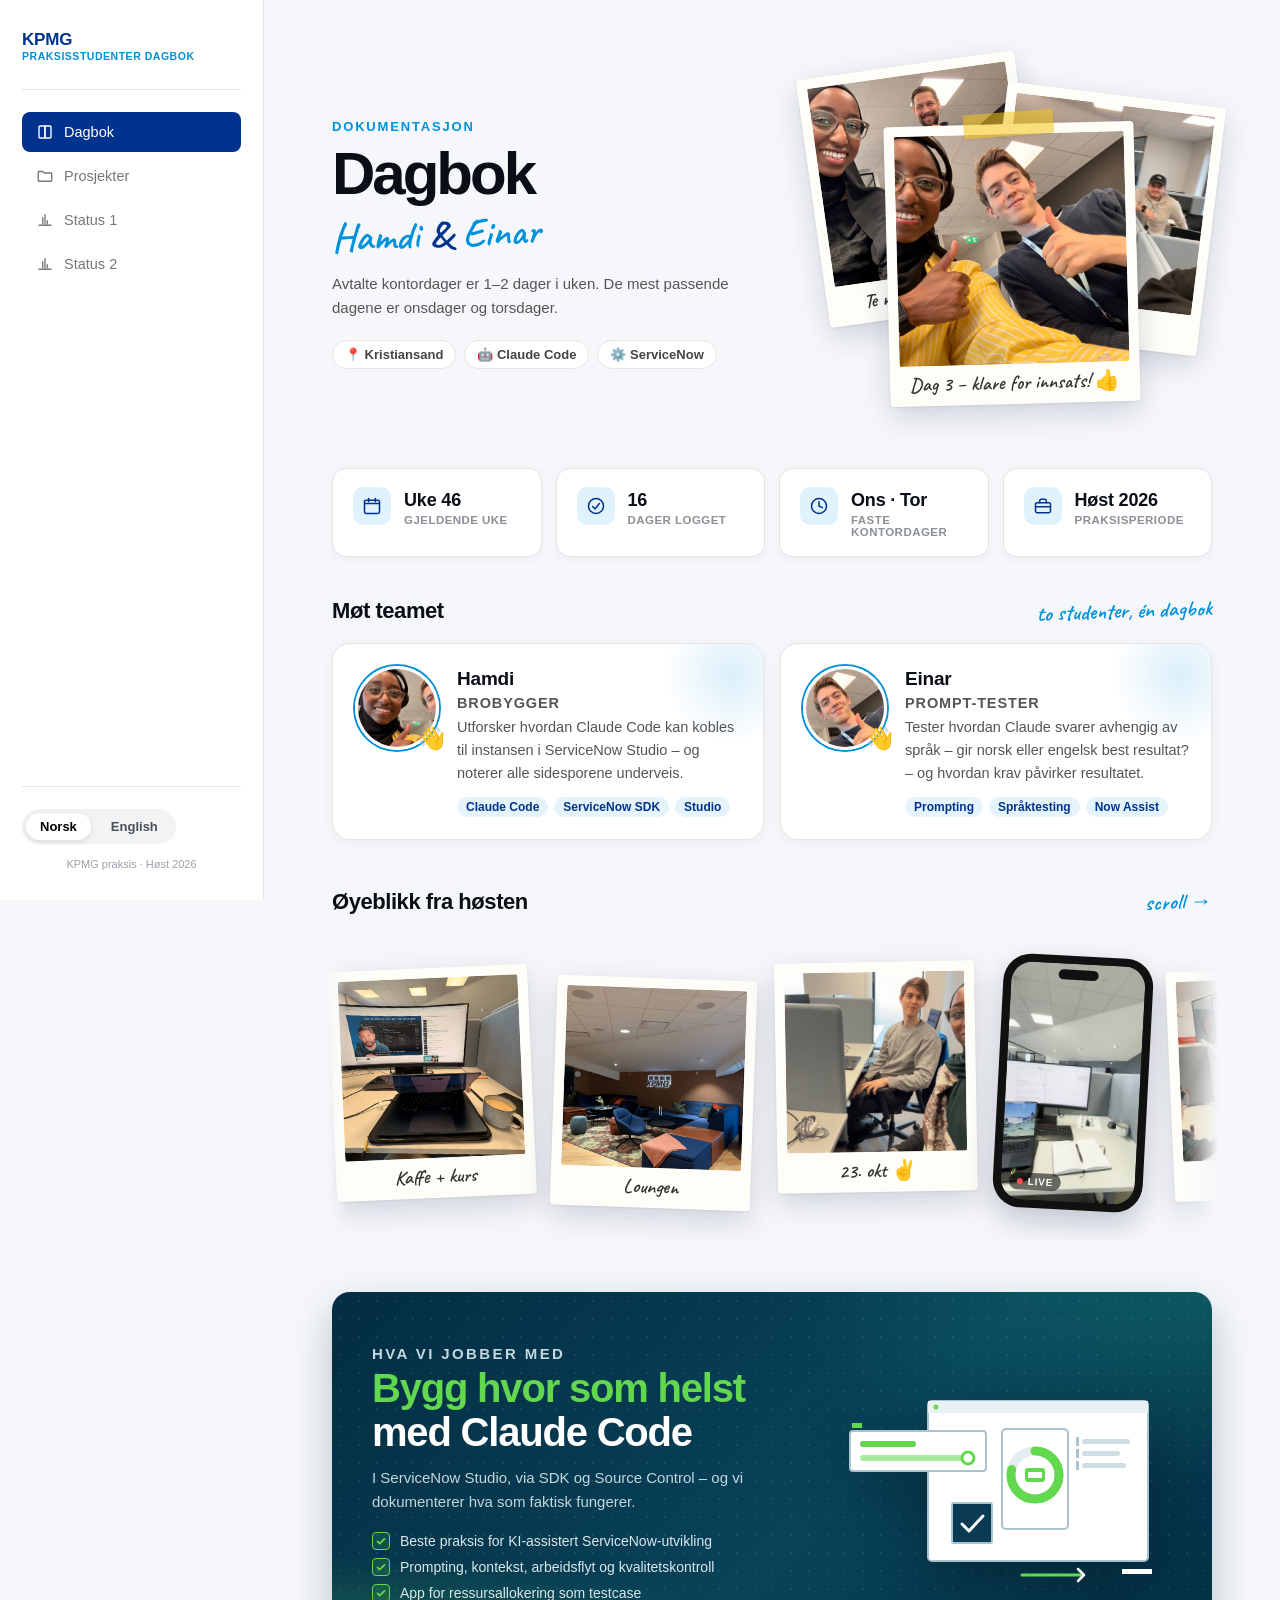
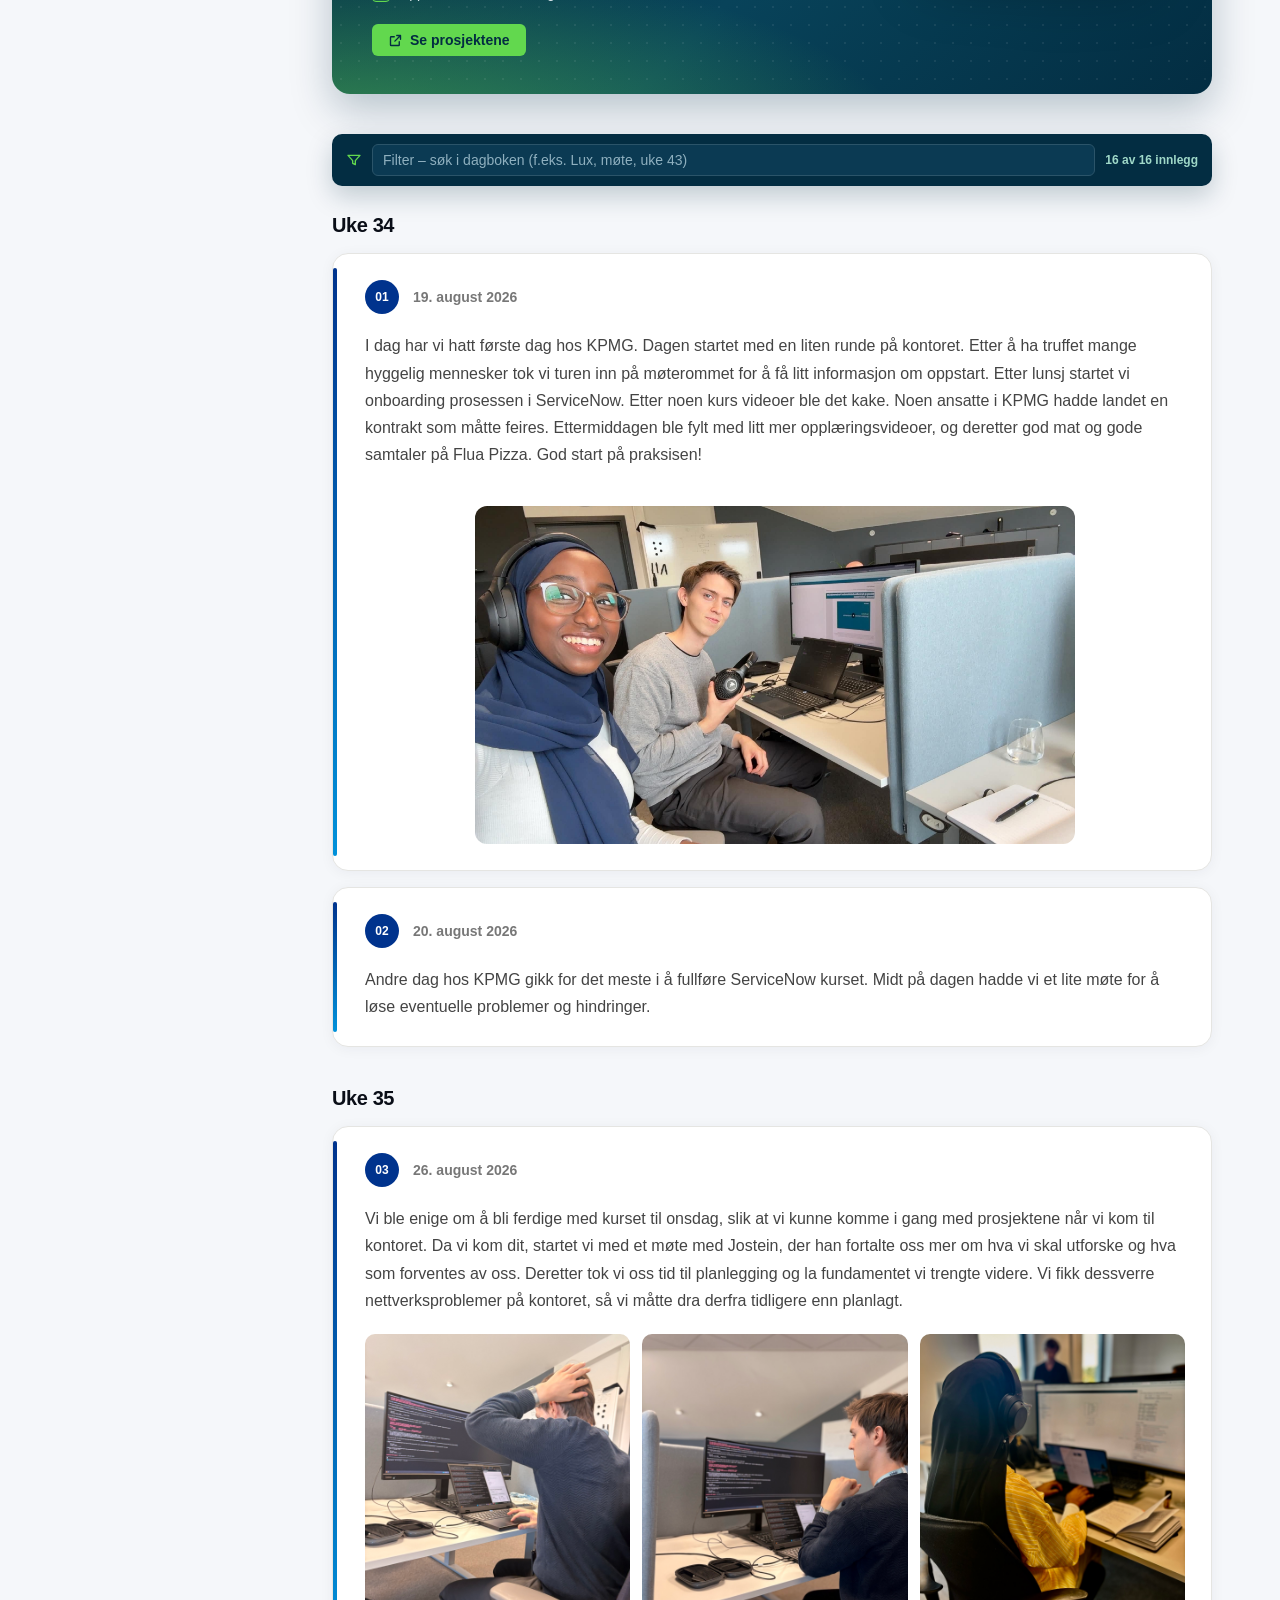
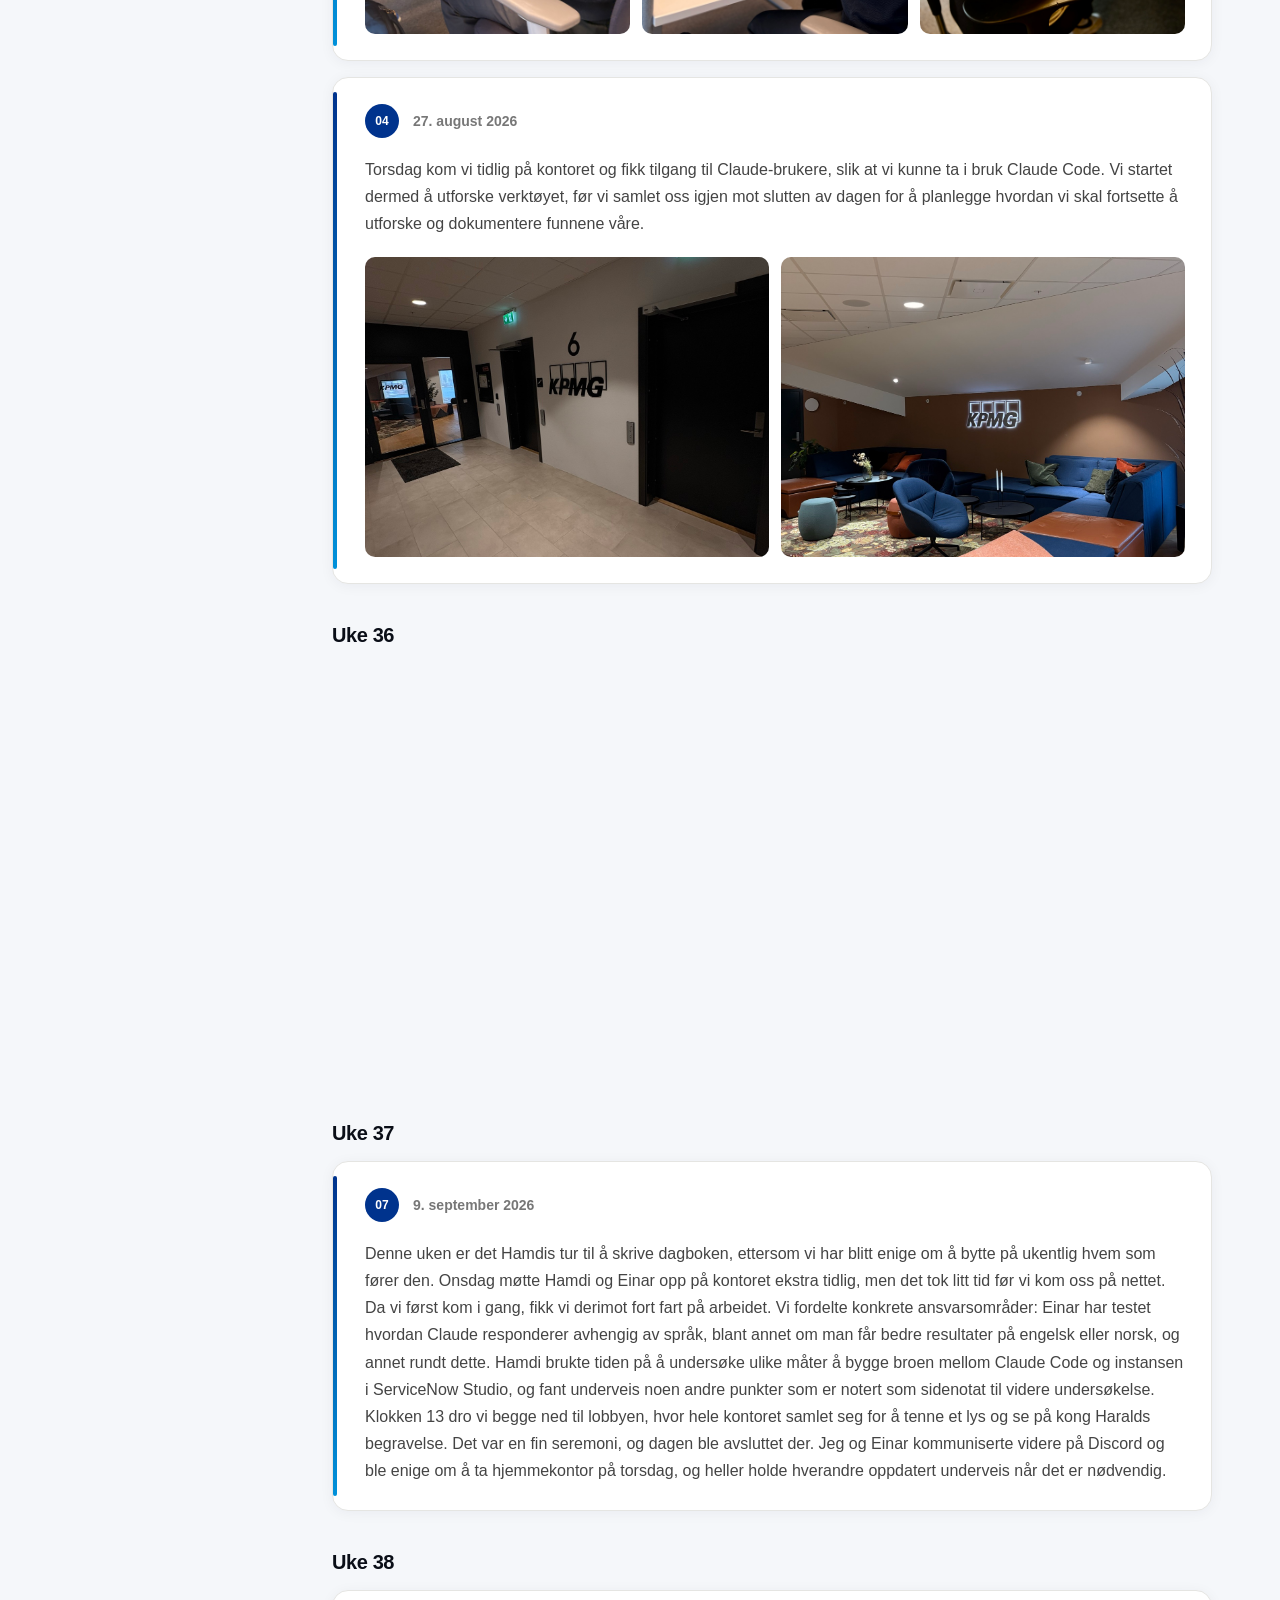
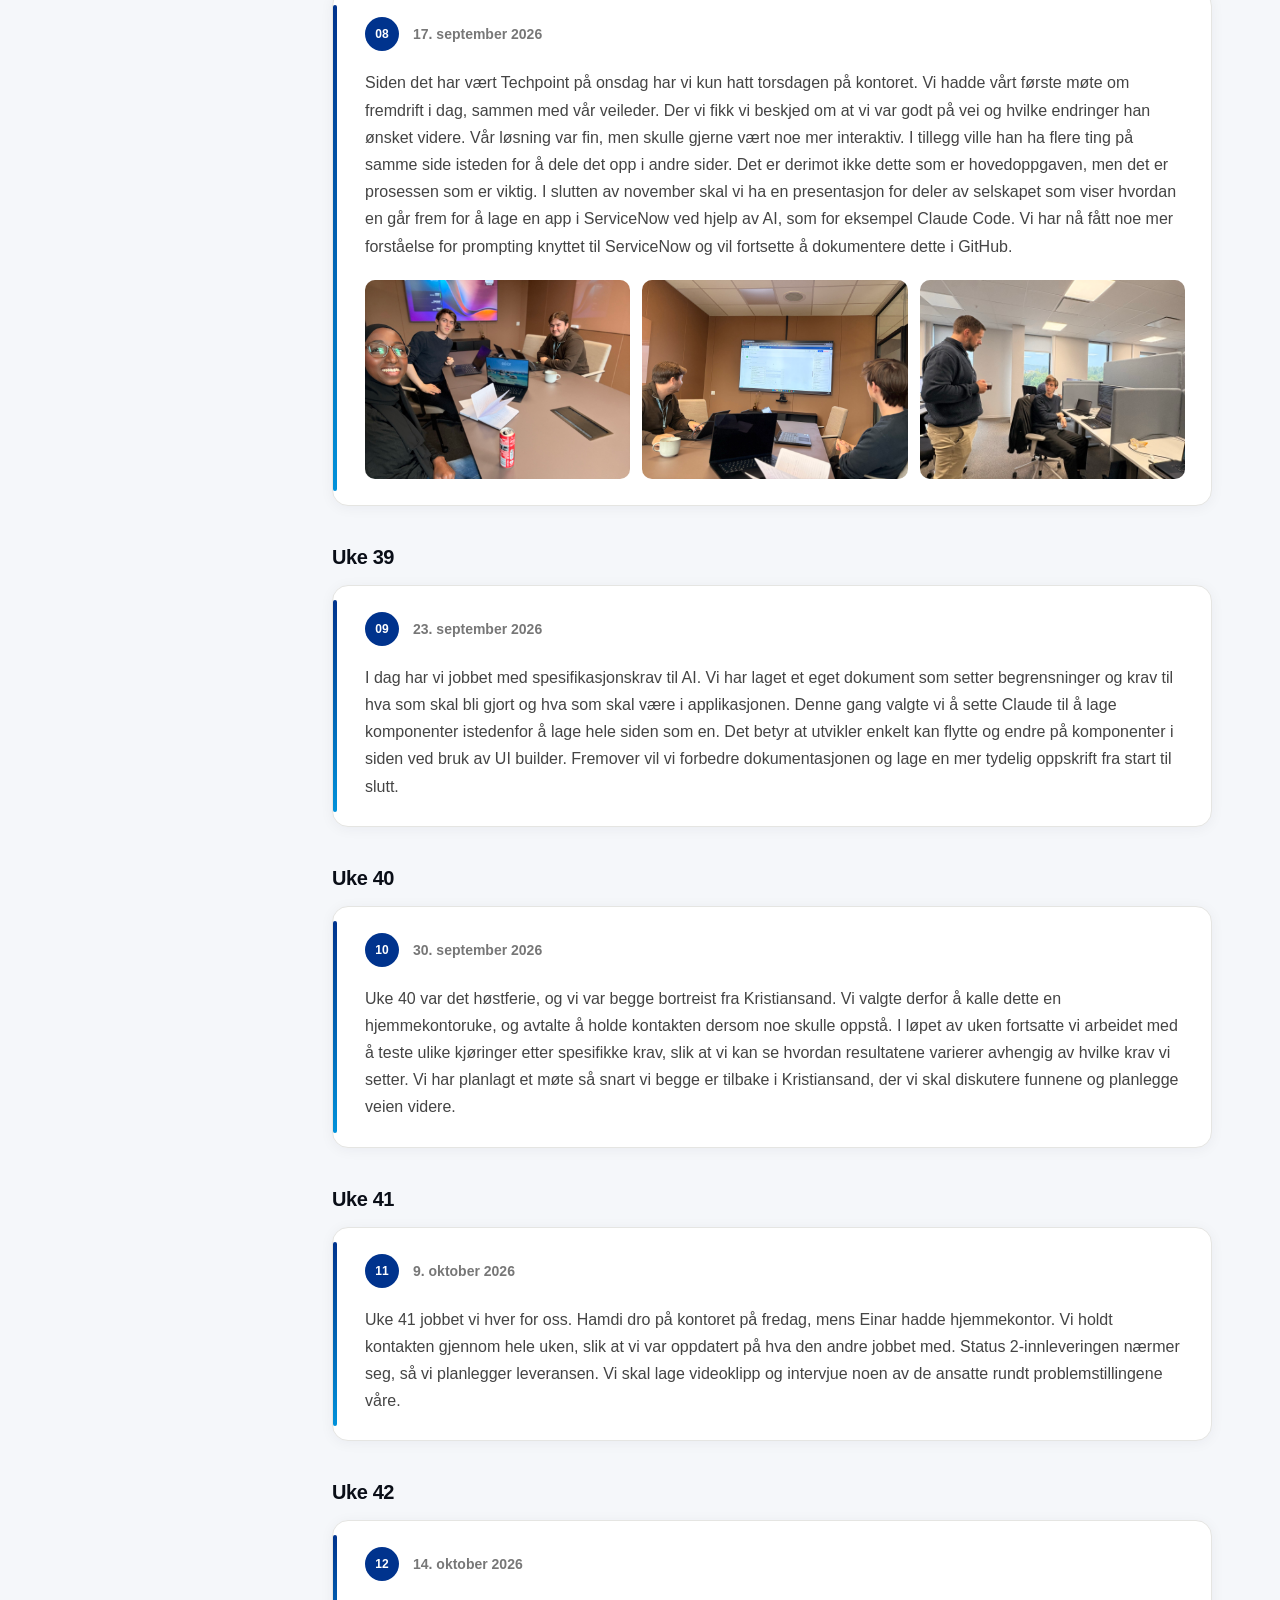
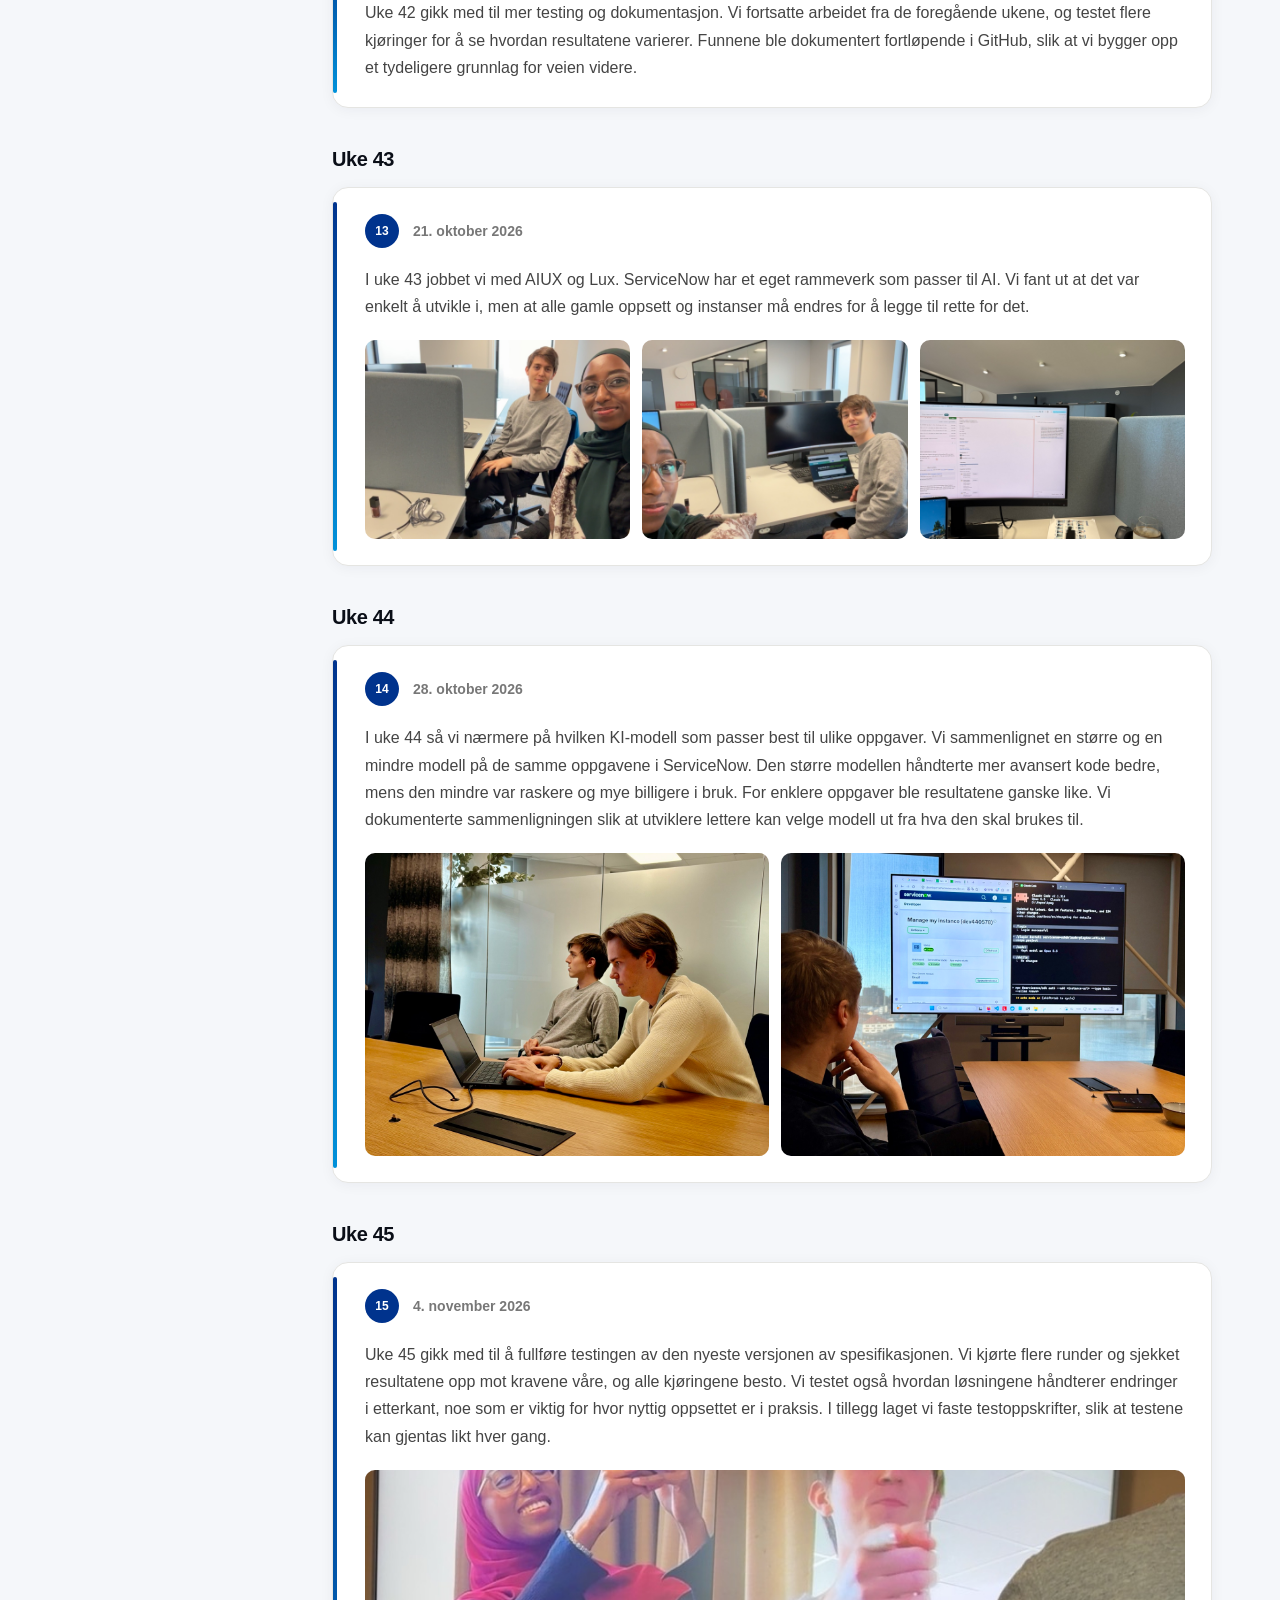
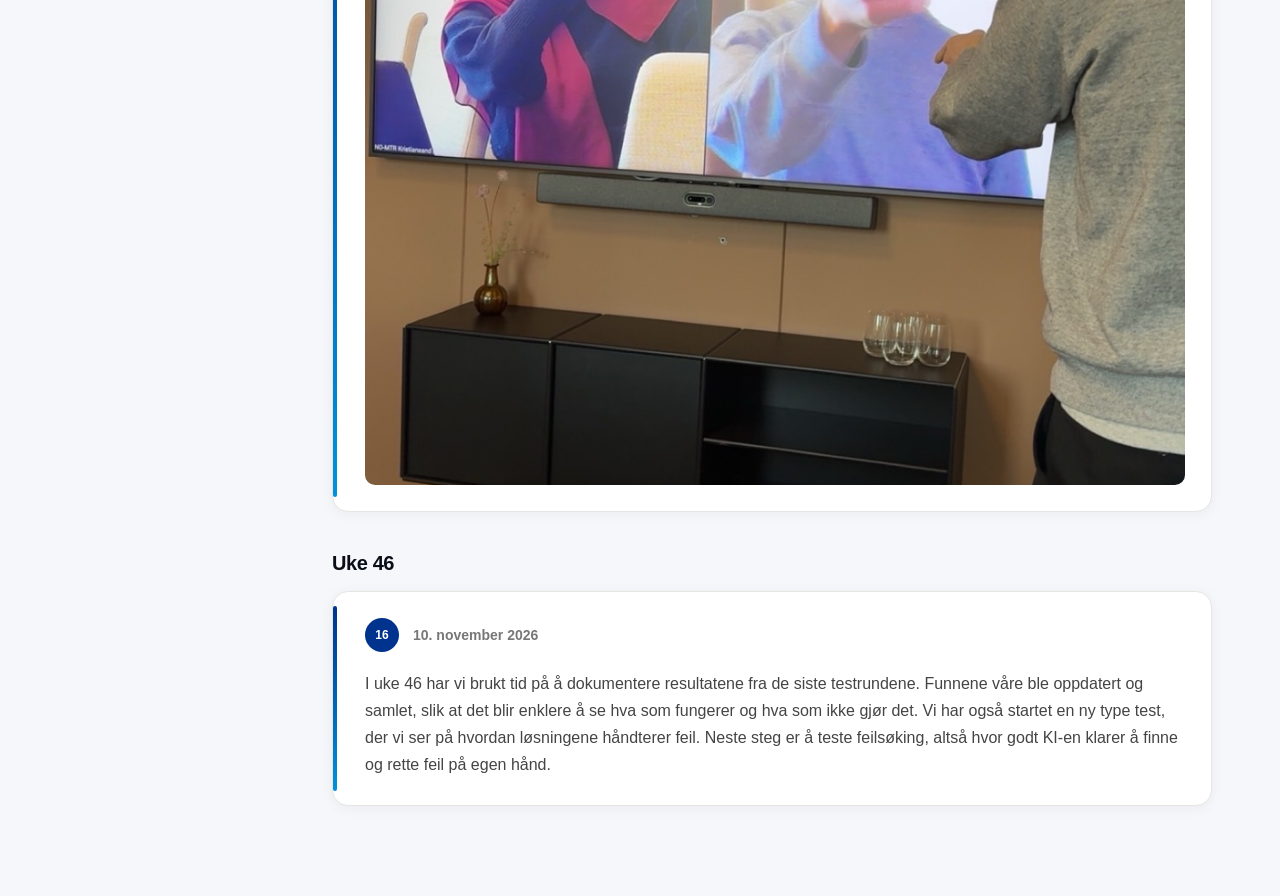
==== commit 6b063ecf: "Remove diary record IDs from day cards Drop the DBK-prefixed record label from each diary day header" ====
--- a/index.html
+++ b/index.html
@@ -326,7 +326,6 @@
                         <time datetime="2026-08-19" data-i18n="day1-date">
                             19. august 2026
                         </time>
-                        <span class="sn-record" title="Dagbok-record">DBK0000001</span>
                     </div>
                     <p data-i18n="day1-text">
                         I dag har vi hatt første dag hos KPMG. Dagen startet med en liten runde på kontoret.
@@ -345,7 +344,6 @@
                         <time datetime="2026-08-20" data-i18n="day2-date">
                             20. august 2026
                         </time>
-                        <span class="sn-record" title="Dagbok-record">DBK0000002</span>
                     </div>
                     <p data-i18n="day2-text">
                         Andre dag hos KPMG gikk for det meste i å fullføre ServiceNow kurset. Midt på dagen hadde vi et lite møte for å løse eventuelle problemer og hindringer.
@@ -362,7 +360,6 @@
                         <time datetime="2026-08-26" data-i18n="day3-date">
                             26. august 2026
                         </time>
-                        <span class="sn-record" title="Dagbok-record">DBK0000003</span>
                     </div>
                     <p data-i18n="day3-text">
                         Vi ble enige om å bli ferdige med kurset til onsdag, slik at vi kunne komme i gang med prosjektene når vi kom til kontoret. Da vi kom dit, startet vi med et møte med Jostein, der han fortalte oss mer om hva vi skal utforske og hva som forventes av oss. Deretter tok vi oss tid til planlegging og la fundamentet vi trengte videre. Vi fikk dessverre nettverksproblemer på kontoret, så vi måtte dra derfra tidligere enn planlagt.
@@ -380,7 +377,6 @@
                         <time datetime="2026-08-27" data-i18n="day4-date">
                             27. august 2026
                         </time>
-                        <span class="sn-record" title="Dagbok-record">DBK0000004</span>
                     </div>
                     <p data-i18n="day4-text">
                         Torsdag kom vi tidlig på kontoret og fikk tilgang til Claude-brukere, slik at vi kunne ta i bruk Claude Code. Vi startet dermed å utforske verktøyet, før vi samlet oss igjen mot slutten av dagen for å planlegge hvordan vi skal fortsette å utforske og dokumentere funnene våre.
@@ -400,7 +396,6 @@
                         <time datetime="2026-09-02" data-i18n="day5-date">
                             02. september 2026
                         </time>
-                        <span class="sn-record" title="Dagbok-record">DBK0000005</span>
                     </div>
                     <p data-i18n="day5-text">
                         I dag fikk vi planlagt fremgangsmåten vi vil bruke og hva som må gjøres. Det blir mye testing av Claude Code (Service Now SDK) og Now Assist for å se hva som fungerer best til ulike formål. Vårt formål er å dokumentere og teste så mye vi kan slik at fremtidige oppsett blir raskere og bedre. Dokumentasjonen skal brukes til å velge hvilke metoder en bruker for å bygge apper i ServiceNow.
@@ -413,7 +408,6 @@
                         <time datetime="2026-09-03" data-i18n="day6-date">
                             3. september 2026
                         </time>
-                        <span class="sn-record" title="Dagbok-record">DBK0000006</span>
                     </div>
                     <p data-i18n="day6-text">
                         I dag har det vært hjemmekontor. Vi har brukt dagen på å teste Claude Code og Now Assist, koble til PDI og kjøre noen test prompts. Dokumentasjonen vil etterhvert bli lagt inn i GitHub. For øyeblikket er det kun en README-fil, men vi vil også begynne å legge til andre filer, bilder og dokumenter for å styrke dokumentasjonen.
@@ -430,7 +424,6 @@
                         <time datetime="2026-09-09" data-i18n="day7-date">
                             9. september 2026
                         </time>
-                        <span class="sn-record" title="Dagbok-record">DBK0000007</span>
                     </div>
                     <p data-i18n="day7-text">
                         Denne uken er det Hamdis tur til å skrive dagboken, ettersom vi har blitt enige om å bytte på ukentlig hvem som fører den. Onsdag møtte Hamdi og Einar opp på kontoret ekstra tidlig, men det tok litt tid før vi kom oss på nettet. Da vi først kom i gang, fikk vi derimot fort fart på arbeidet. Vi fordelte konkrete ansvarsområder: Einar har testet hvordan Claude responderer avhengig av språk, blant annet om man får bedre resultater på engelsk eller norsk, og annet rundt dette. Hamdi brukte tiden på å undersøke ulike måter å bygge broen mellom Claude Code og instansen i ServiceNow Studio, og fant underveis noen andre punkter som er notert som sidenotat til videre undersøkelse. Klokken 13 dro vi begge ned til lobbyen, hvor hele kontoret samlet seg for å tenne et lys og se på kong Haralds begravelse. Det var en fin seremoni, og dagen ble avsluttet der. Jeg og Einar kommuniserte videre på Discord og ble enige om å ta hjemmekontor på torsdag, og heller holde hverandre oppdatert underveis når det er nødvendig.
@@ -447,7 +440,6 @@
                         <time datetime="2026-09-17" data-i18n="day8-date">
                             17. september 2026
                         </time>
-                        <span class="sn-record" title="Dagbok-record">DBK0000008</span>
                     </div>
                     <p data-i18n="day8-text">
                          Siden det har vært Techpoint på onsdag har vi kun hatt torsdagen på kontoret. Vi hadde vårt første møte om fremdrift i dag, sammen med vår veileder. Der vi fikk vi beskjed om at vi var godt på vei og hvilke endringer han ønsket videre. Vår løsning var fin, men skulle gjerne vært noe mer interaktiv. I tillegg ville han ha flere ting på samme side isteden for å dele det opp i andre sider. Det er derimot ikke dette som er hovedoppgaven, men det er prosessen som er viktig. I slutten av november skal vi ha en presentasjon for deler av selskapet som viser hvordan en går frem for å lage en app i ServiceNow ved hjelp av AI, som for eksempel Claude Code. Vi har nå fått noe mer forståelse for prompting knyttet til ServiceNow og vil fortsette å dokumentere dette i GitHub.
@@ -469,7 +461,6 @@
                         <time datetime="2026-09-23" data-i18n="day9-date">
                             23. september 2026
                         </time>
-                        <span class="sn-record" title="Dagbok-record">DBK0000009</span>
                     </div>
                     <p data-i18n="day9-text">
                          I dag har vi jobbet med spesifikasjonskrav til AI. Vi har laget et eget dokument som setter begrensninger og krav til hva som skal bli gjort og hva som skal være i applikasjonen. Denne gang valgte vi å sette Claude til å lage komponenter istedenfor å lage hele siden som en. Det betyr at utvikler enkelt kan flytte og endre på komponenter i siden ved bruk av UI builder. Fremover vil vi forbedre dokumentasjonen og lage en mer tydelig oppskrift fra start til slutt.
@@ -486,7 +477,6 @@
                         <time datetime="2026-09-30" data-i18n="day10-date">
                             30. september 2026
                         </time>
-                        <span class="sn-record" title="Dagbok-record">DBK0000010</span>
                     </div>
                     <p data-i18n="day10-text">
                         Uke 40 var det høstferie, og vi var begge bortreist fra Kristiansand. Vi valgte derfor å kalle dette en hjemmekontoruke, og avtalte å holde kontakten dersom noe skulle oppstå. I løpet av uken fortsatte vi arbeidet med å teste ulike kjøringer etter spesifikke krav, slik at vi kan se hvordan resultatene varierer avhengig av hvilke krav vi setter. Vi har planlagt et møte så snart vi begge er tilbake i Kristiansand, der vi skal diskutere funnene og planlegge veien videre.
@@ -503,7 +493,6 @@
                         <time datetime="2026-10-09" data-i18n="day11-date">
                             9. oktober 2026
                         </time>
-                        <span class="sn-record" title="Dagbok-record">DBK0000011</span>
                     </div>
                     <p data-i18n="day11-text">
                         Uke 41 jobbet vi hver for oss. Hamdi dro på kontoret på fredag, mens Einar hadde hjemmekontor. Vi holdt kontakten gjennom hele uken, slik at vi var oppdatert på hva den andre jobbet med. Status 2-innleveringen nærmer seg, så vi planlegger leveransen. Vi skal lage videoklipp og intervjue noen av de ansatte rundt problemstillingene våre.
@@ -520,7 +509,6 @@
                         <time datetime="2026-10-14" data-i18n="day12-date">
                             14. oktober 2026
                         </time>
-                        <span class="sn-record" title="Dagbok-record">DBK0000012</span>
                     </div>
                     <p data-i18n="day12-text">
                         Uke 42 gikk med til mer testing og dokumentasjon. Vi fortsatte arbeidet fra de foregående ukene, og testet flere kjøringer for å se hvordan resultatene varierer. Funnene ble dokumentert fortløpende i GitHub, slik at vi bygger opp et tydeligere grunnlag for veien videre.
@@ -537,7 +525,6 @@
                         <time datetime="2026-10-21" data-i18n="day13-date">
                             21. oktober 2026
                         </time>
-                        <span class="sn-record" title="Dagbok-record">DBK0000013</span>
                     </div>
                     <p data-i18n="day13-text">
                         I uke 43 jobbet vi med AIUX og Lux. ServiceNow har et eget rammeverk som passer til AI. Vi fant ut at det var enkelt å utvikle i, men at alle gamle oppsett og instanser må endres for å legge til rette for det. 
@@ -559,7 +546,6 @@
                         <time datetime="2026-10-28" data-i18n="day14-date">
                             28. oktober 2026
                         </time>
-                        <span class="sn-record" title="Dagbok-record">DBK0000014</span>
                     </div>
                     <p data-i18n="day14-text">
                         I uke 44 så vi nærmere på hvilken KI-modell som passer best til ulike oppgaver. Vi sammenlignet en større og en mindre modell på de samme oppgavene i ServiceNow. Den større modellen håndterte mer avansert kode bedre, mens den mindre var raskere og mye billigere i bruk. For enklere oppgaver ble resultatene ganske like. Vi dokumenterte sammenligningen slik at utviklere lettere kan velge modell ut fra hva den skal brukes til.
@@ -580,7 +566,6 @@
                         <time datetime="2026-11-04" data-i18n="day15-date">
                             4. november 2026
                         </time>
-                        <span class="sn-record" title="Dagbok-record">DBK0000015</span>
                     </div>
                     <p data-i18n="day15-text">
                         Uke 45 gikk med til å fullføre testingen av den nyeste versjonen av spesifikasjonen. Vi kjørte flere runder og sjekket resultatene opp mot kravene våre, og alle kjøringene besto. Vi testet også hvordan løsningene håndterer endringer i etterkant, noe som er viktig for hvor nyttig oppsettet er i praksis. I tillegg laget vi faste testoppskrifter, slik at testene kan gjentas likt hver gang.
@@ -600,7 +585,6 @@
                         <time datetime="2026-11-10" data-i18n="day16-date">
                             10. november 2026
                         </time>
-                        <span class="sn-record" title="Dagbok-record">DBK0000016</span>
                     </div>
                     <p data-i18n="day16-text">
                         I uke 46 har vi brukt tid på å dokumentere resultatene fra de siste testrundene. Funnene våre ble oppdatert og samlet, slik at det blir enklere å se hva som fungerer og hva som ikke gjør det. Vi har også startet en ny type test, der vi ser på hvordan løsningene håndterer feil. Neste steg er å teste feilsøking, altså hvor godt KI-en klarer å finne og rette feil på egen hånd.
--- a/site.css
+++ b/site.css
@@ -1823,8 +1823,10 @@
     top: 12px;
     z-index: 20;
     display: flex;
+    width: fit-content;
+    max-width: 100%;
     gap: 4px;
-    margin: 0 0 26px;
+    margin: 0 auto 26px;
     padding: 5px;
     border-radius: 12px;
     background: rgba(255, 255, 255, 0.92);
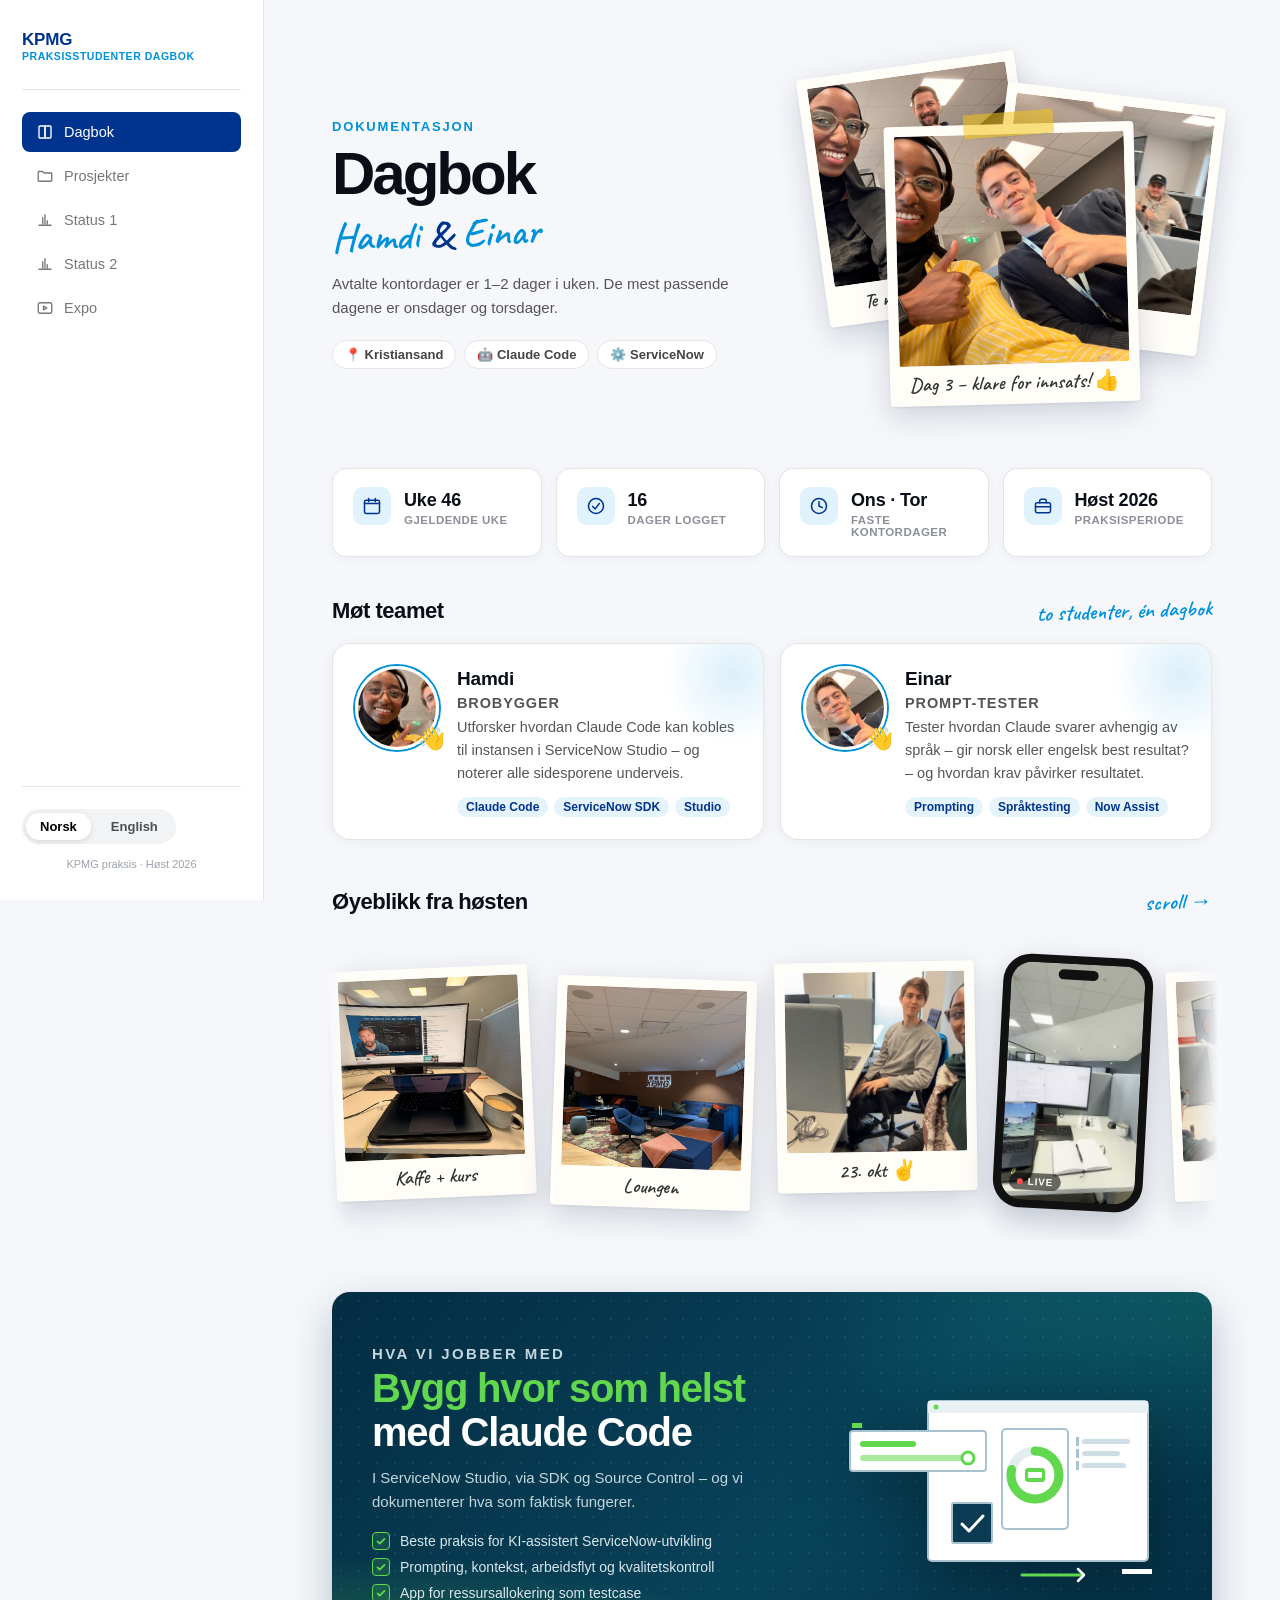
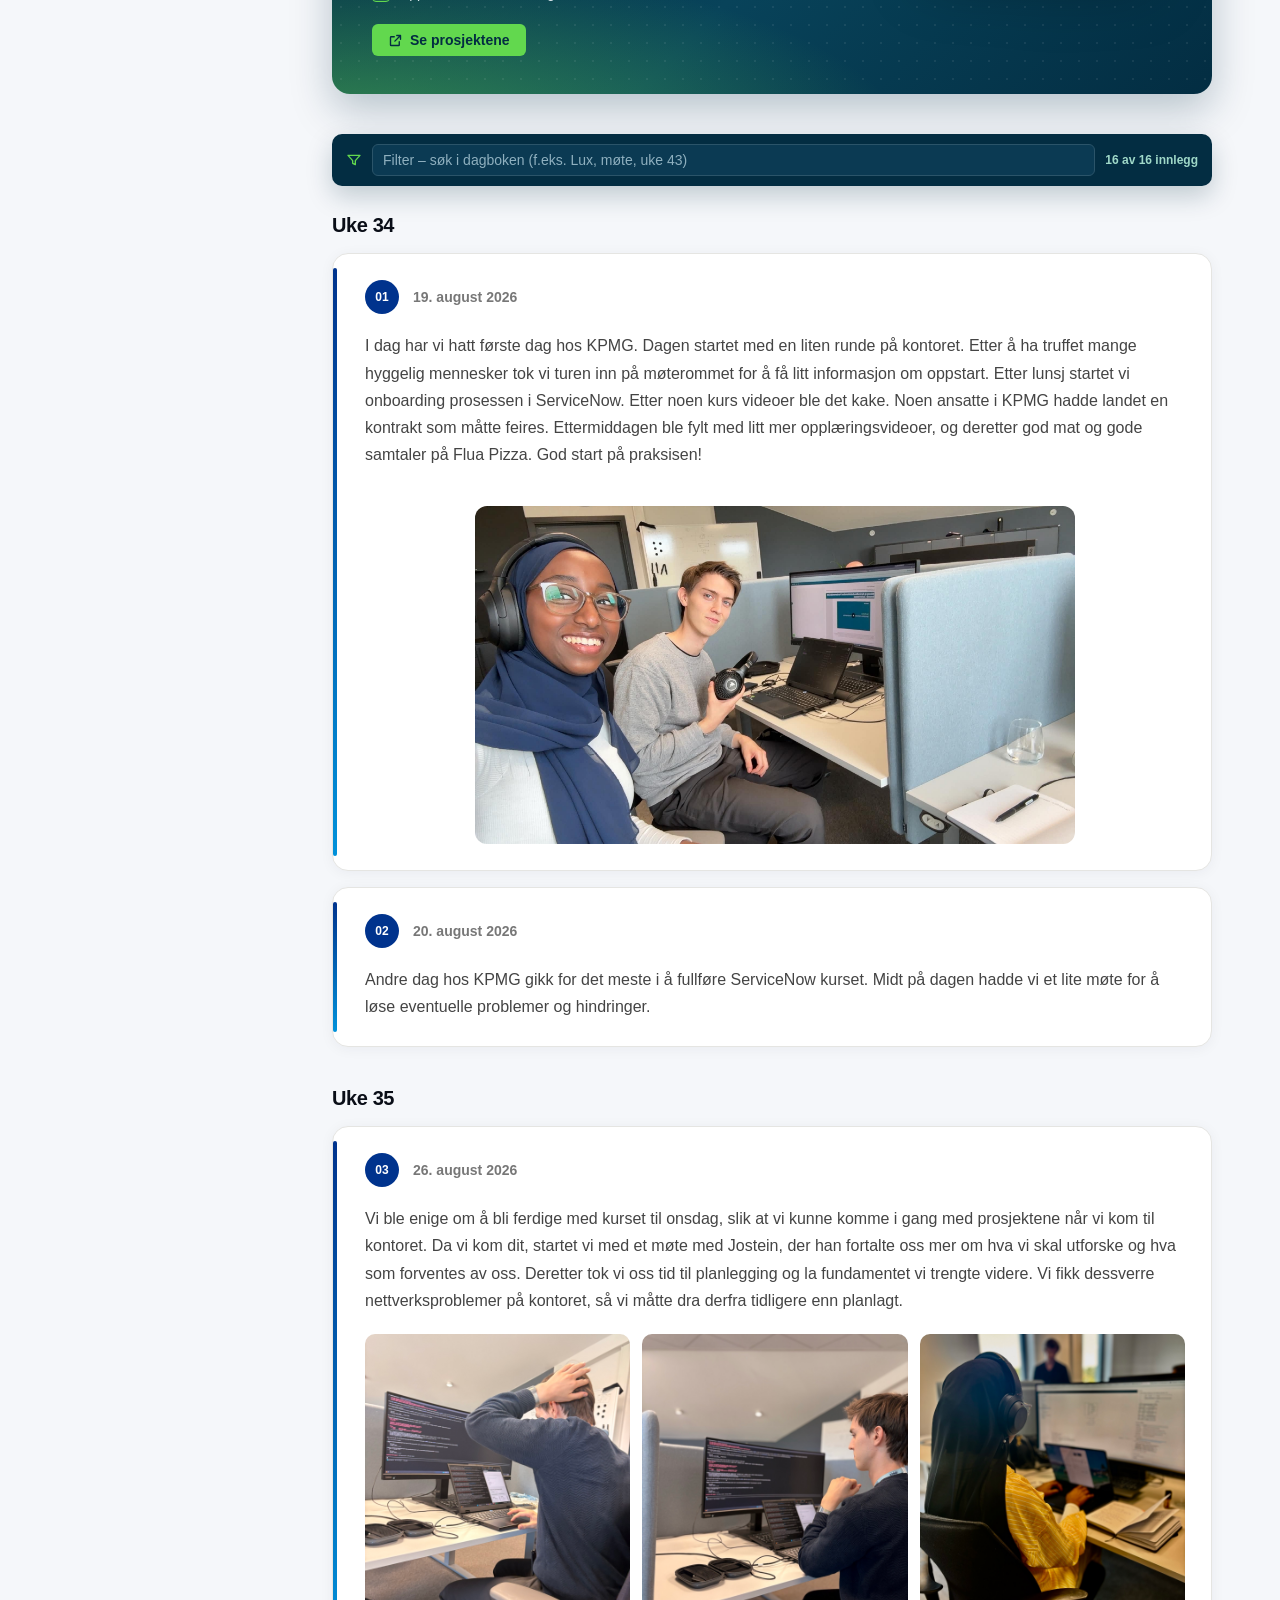
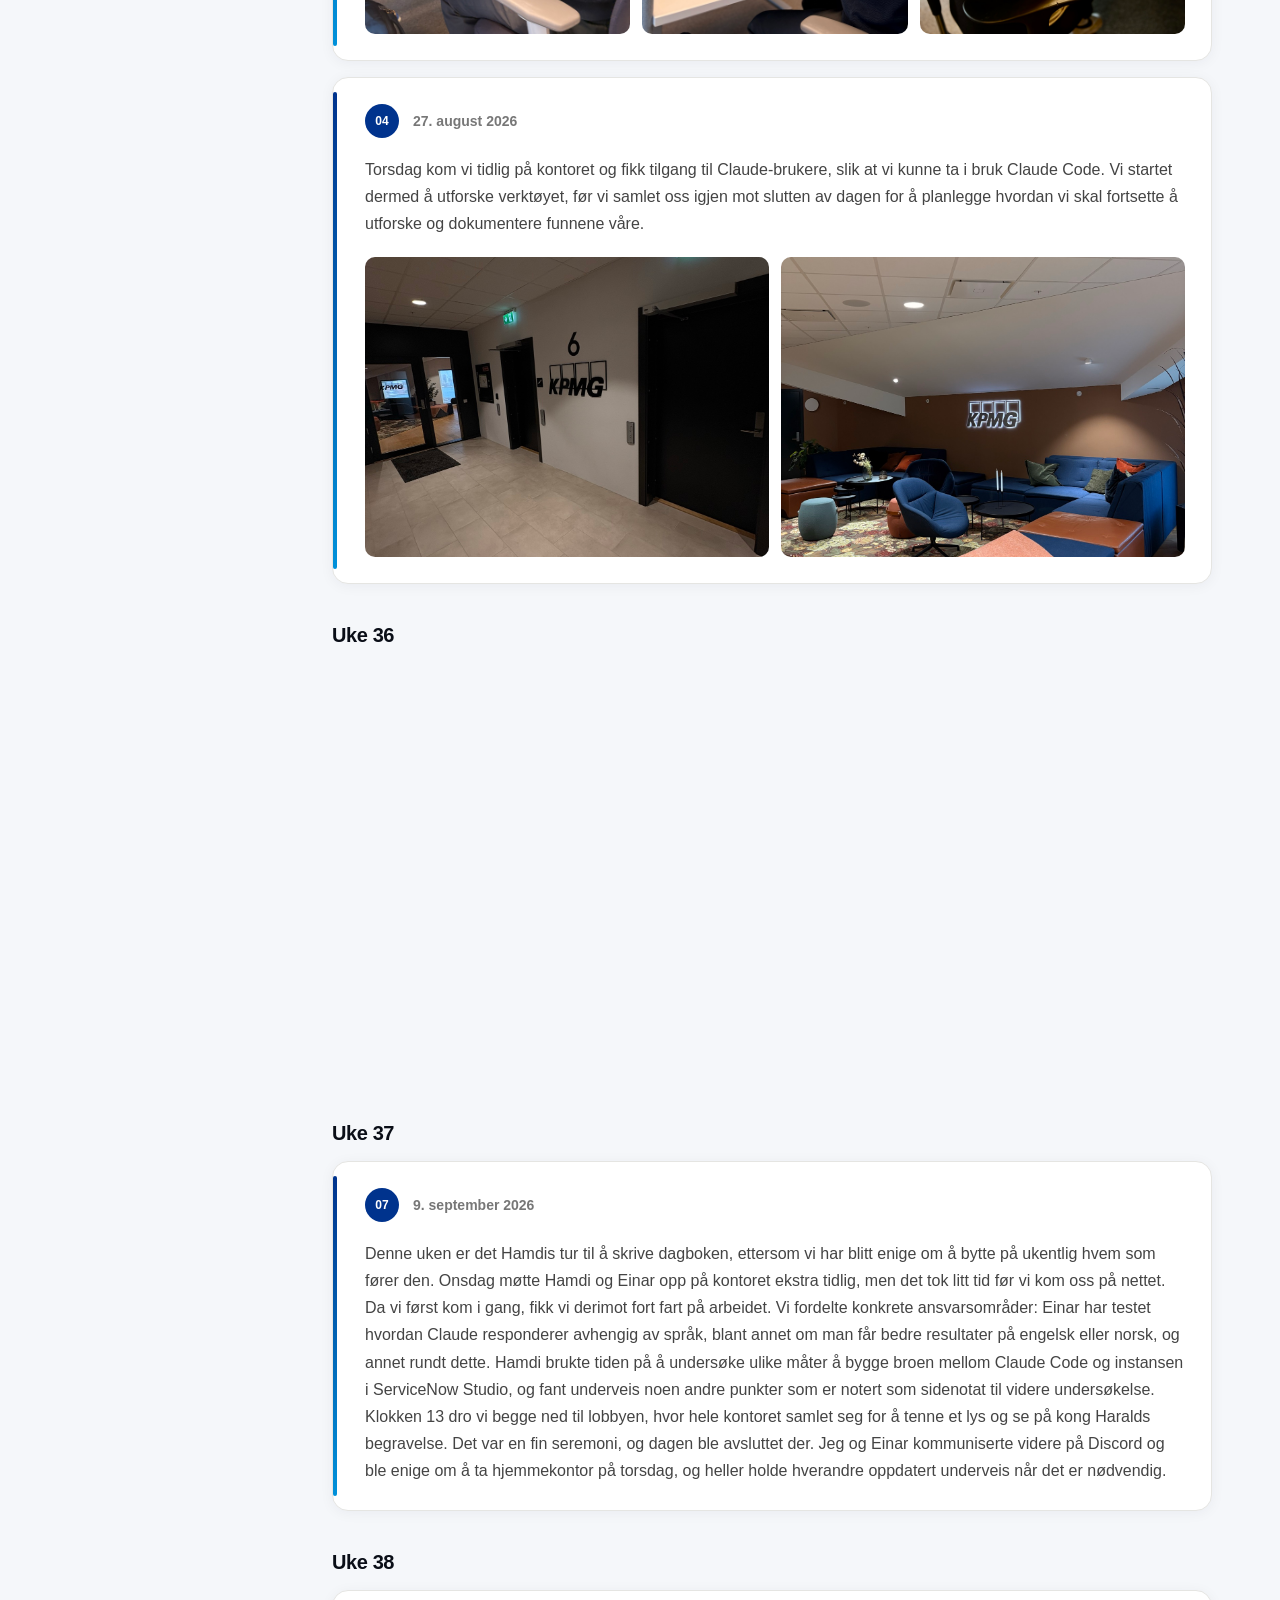
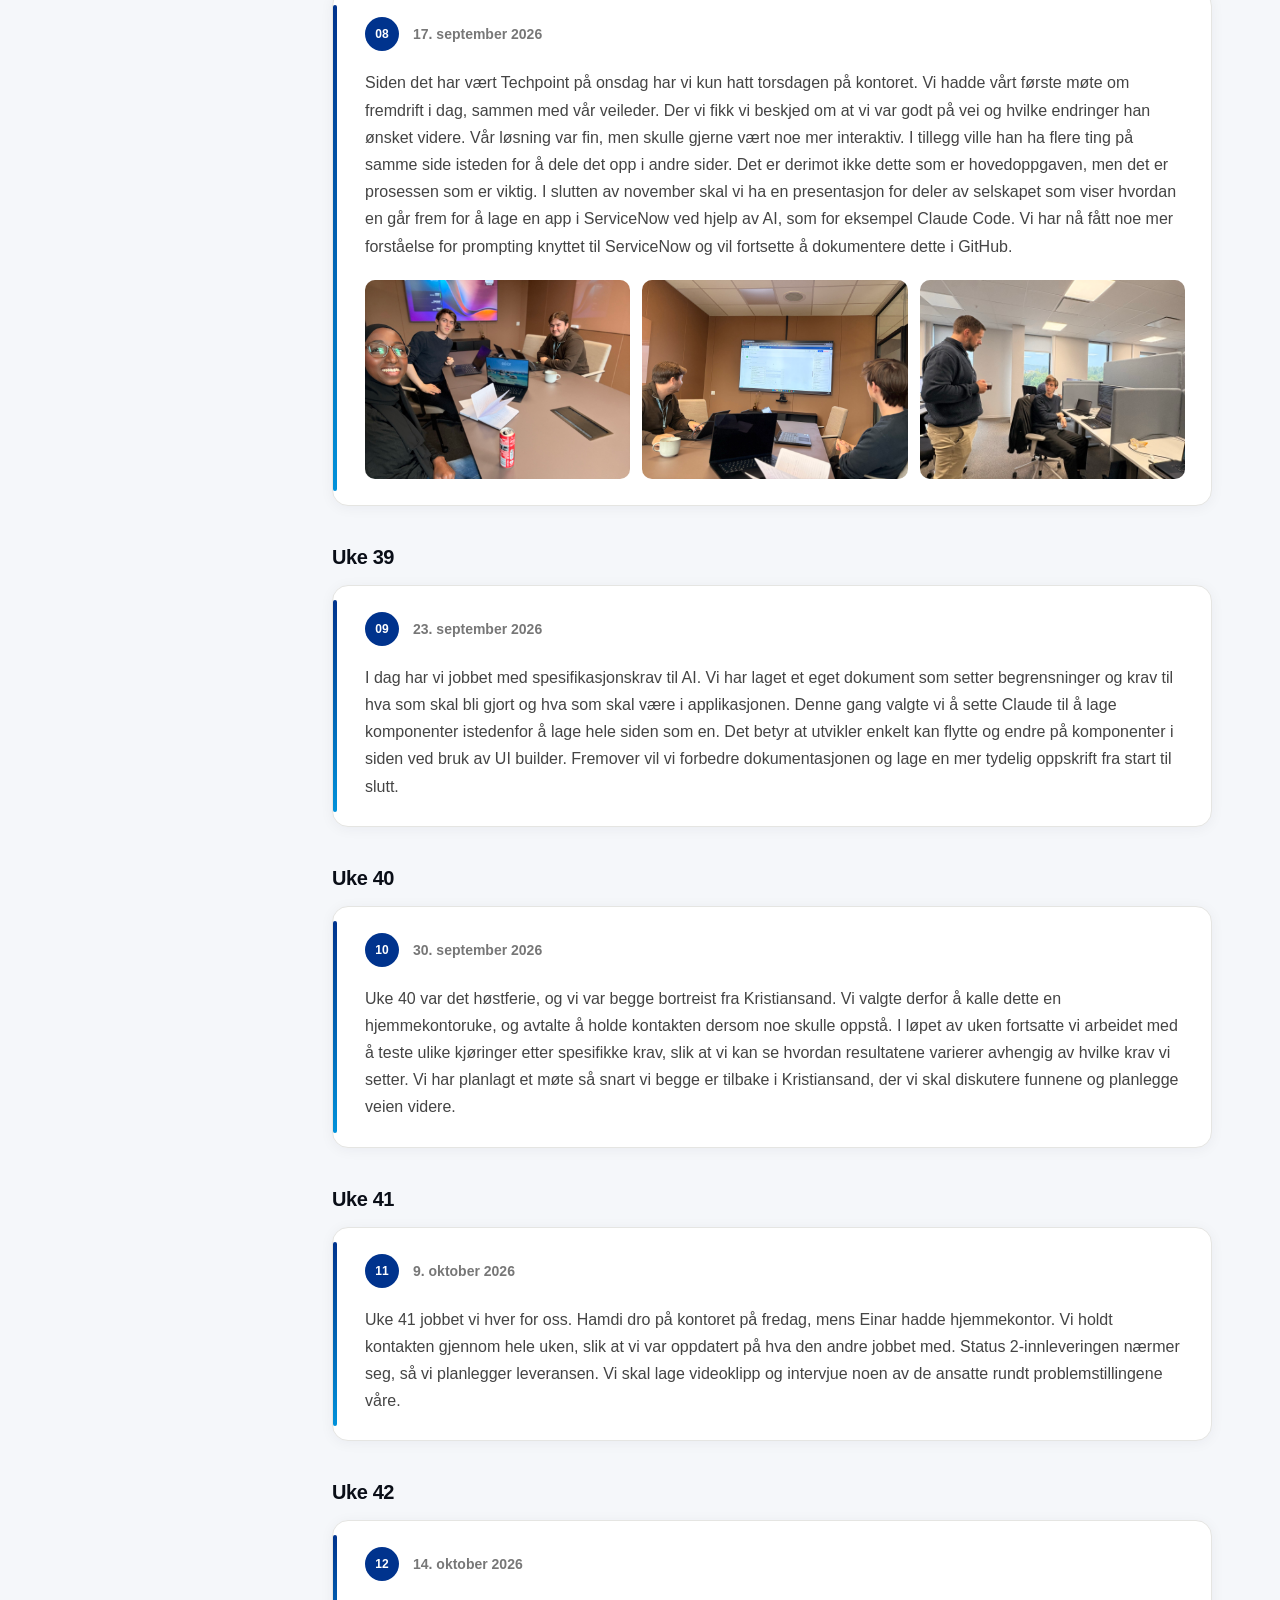
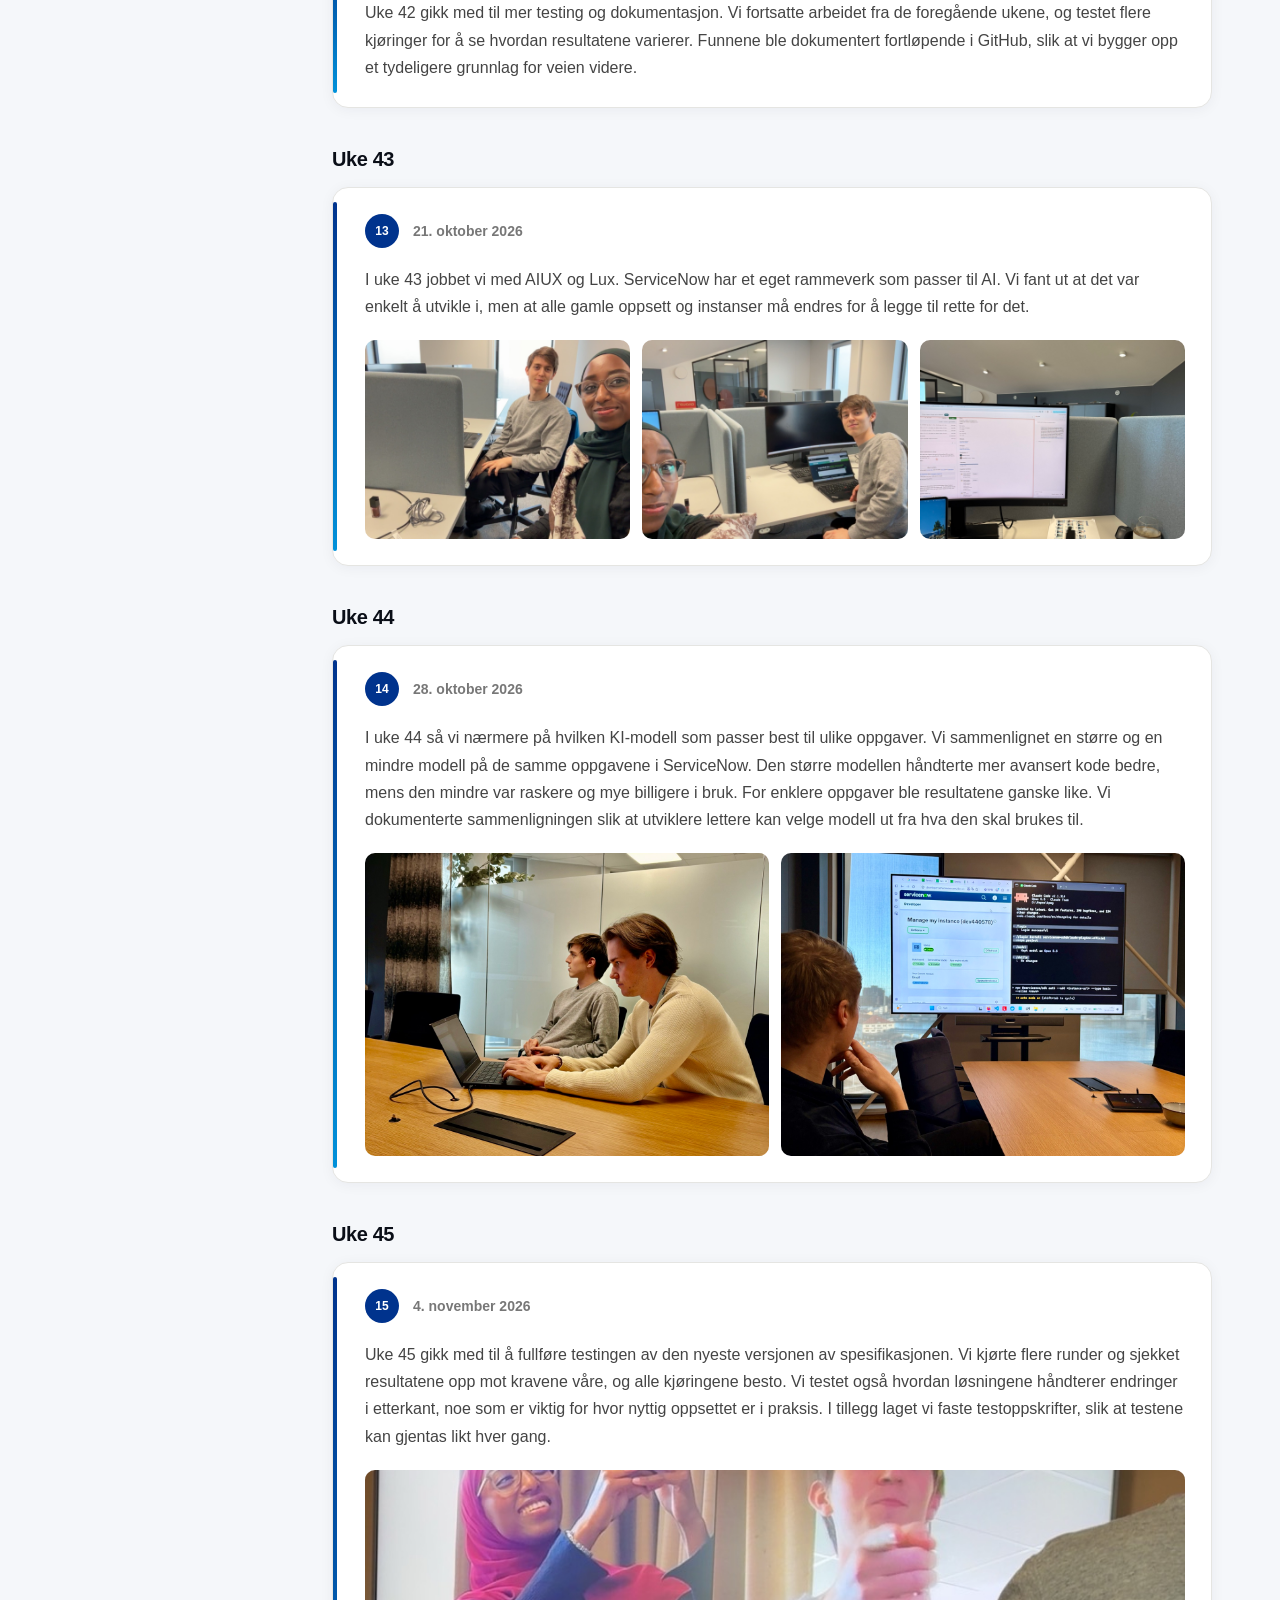
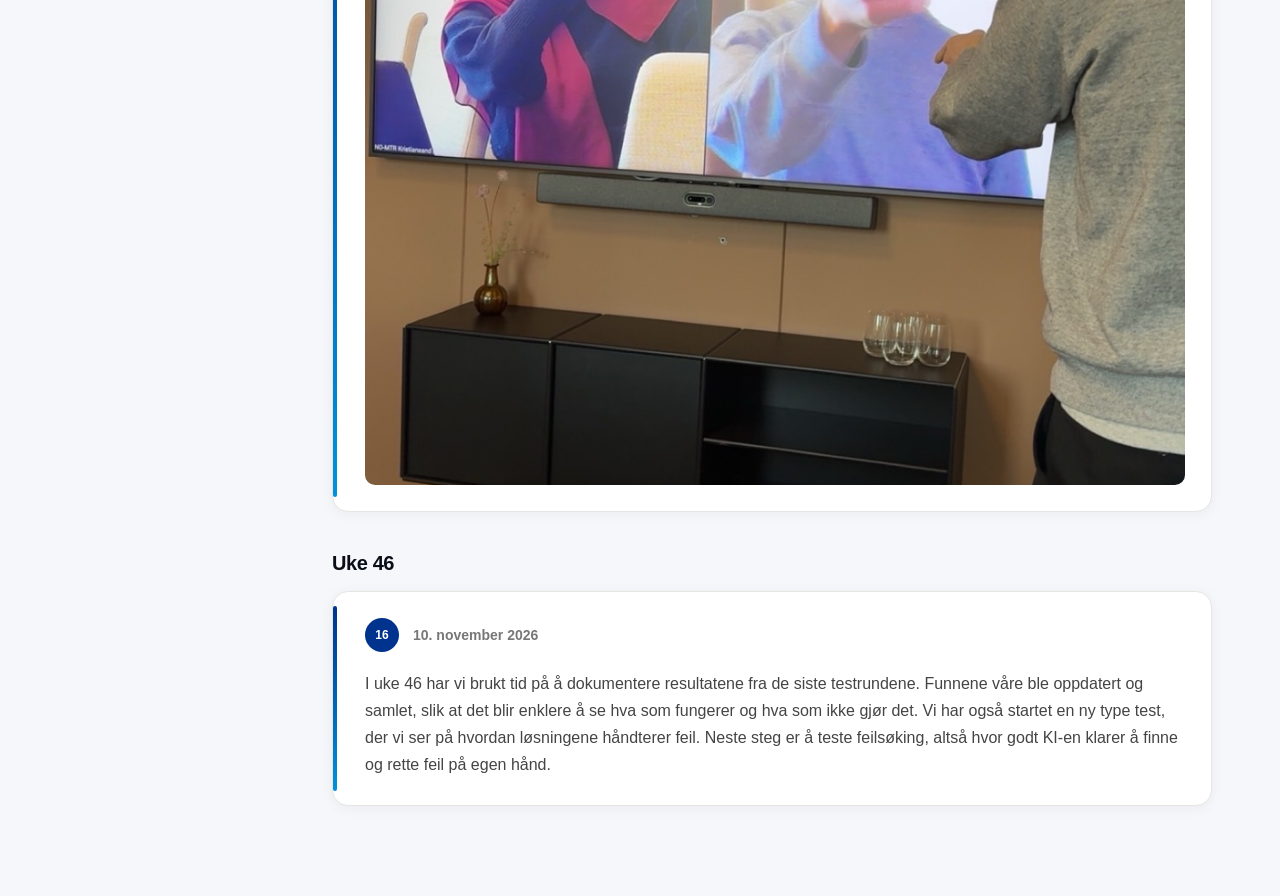
==== commit 6c41a9a8: "Add Expo page featuring the "En dag på kontoret" film New expo.html in the same style as the status " ====
--- a/index.html
+++ b/index.html
@@ -82,6 +82,13 @@
                         <path d="M9 17V9M15 17v-4M12 17V5M4 19h16" />
                     </svg>
                     <span data-i18n="nav-status2">Status 2</span>
+                </a>
+                <a href="expo.html">
+                    <svg class="nav-icon" viewBox="0 0 24 24" fill="none" stroke="currentColor" stroke-width="1.8" stroke-linecap="round" stroke-linejoin="round">
+                        <rect x="3" y="5" width="18" height="14" rx="2" />
+                        <path d="M10 9.5v5l4.5-2.5L10 9.5Z" />
+                    </svg>
+                    <span data-i18n="nav-expo">Expo</span>
                 </a>
             </div>
 
@@ -605,6 +612,7 @@
                 "nav-prosjekt": "Projects",
                 "nav-status1": "Status 1",
                 "nav-status2": "Status 2",
+                "nav-expo": "Expo",
                 "logo-sub": "Intern diary",
                 "sidebar-caption": "KPMG internship &middot; Autumn 2026",
                 "header-eyebrow": "Documentation",
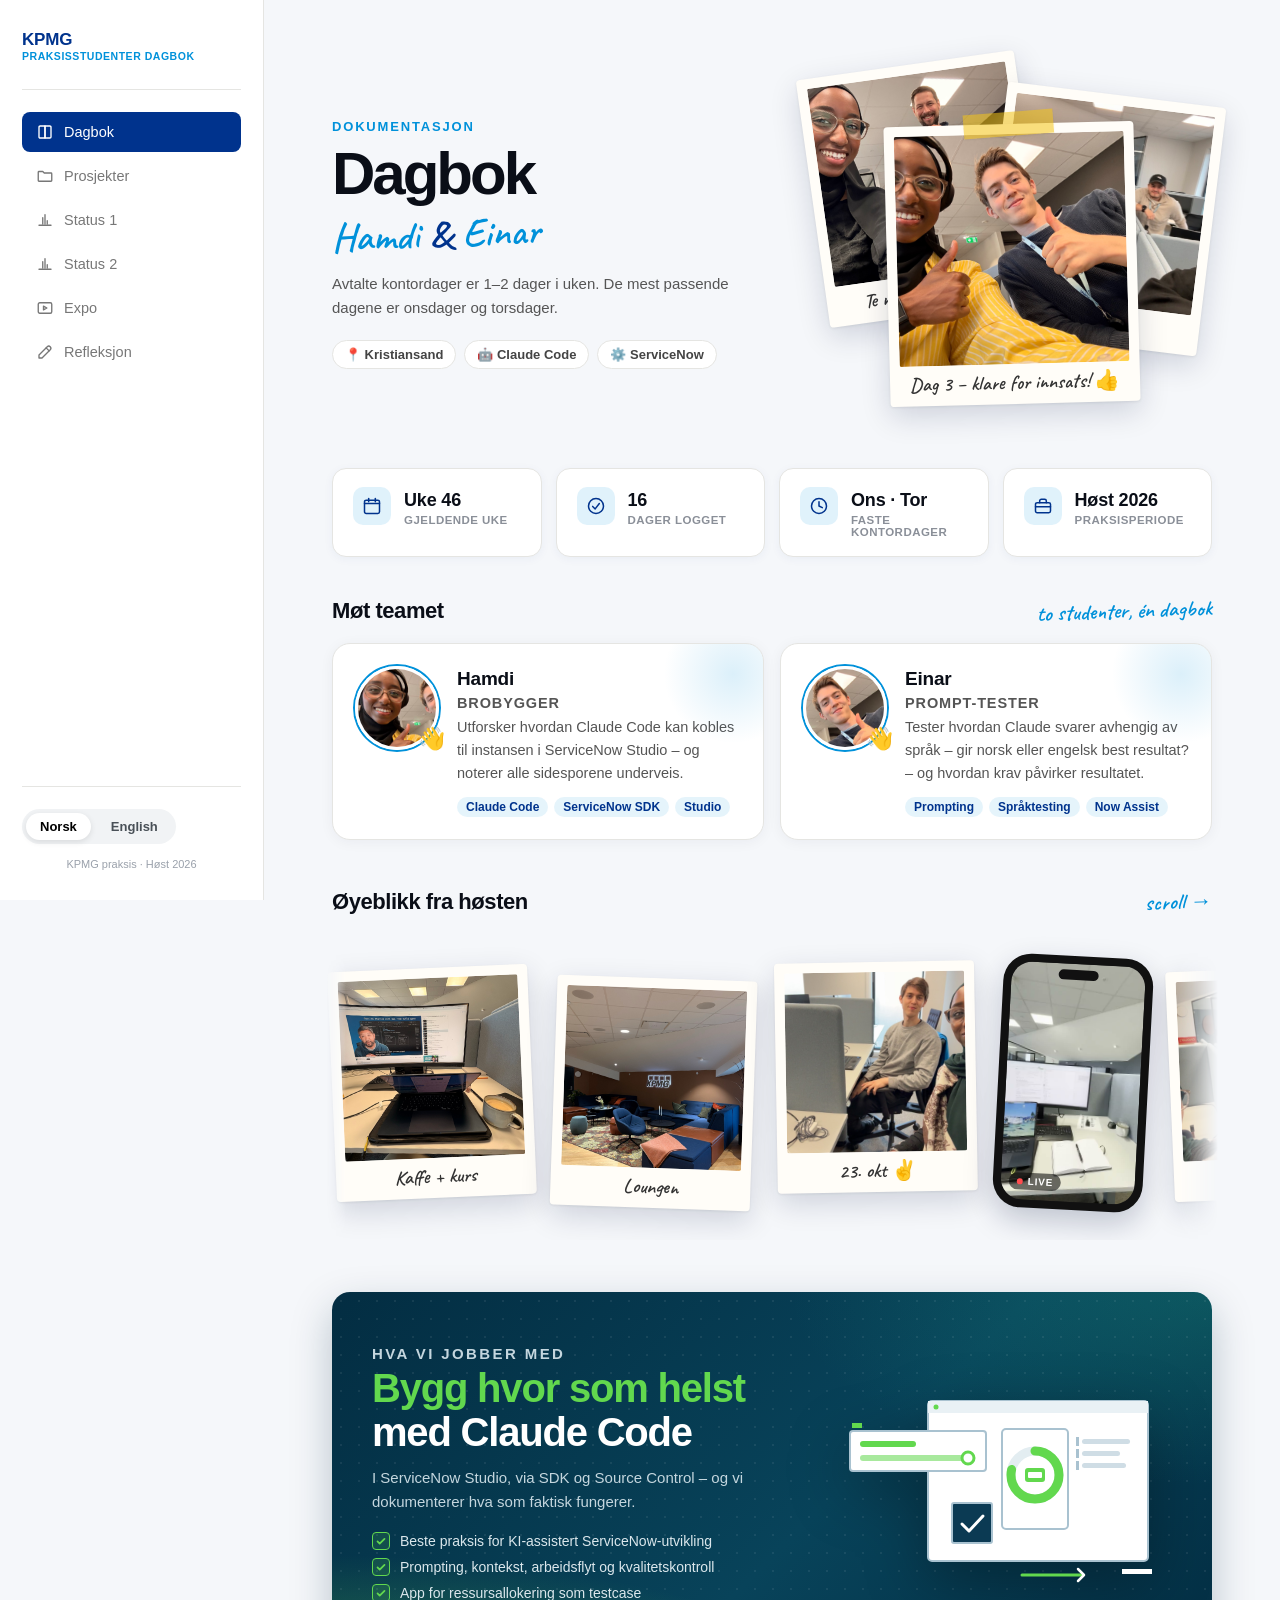
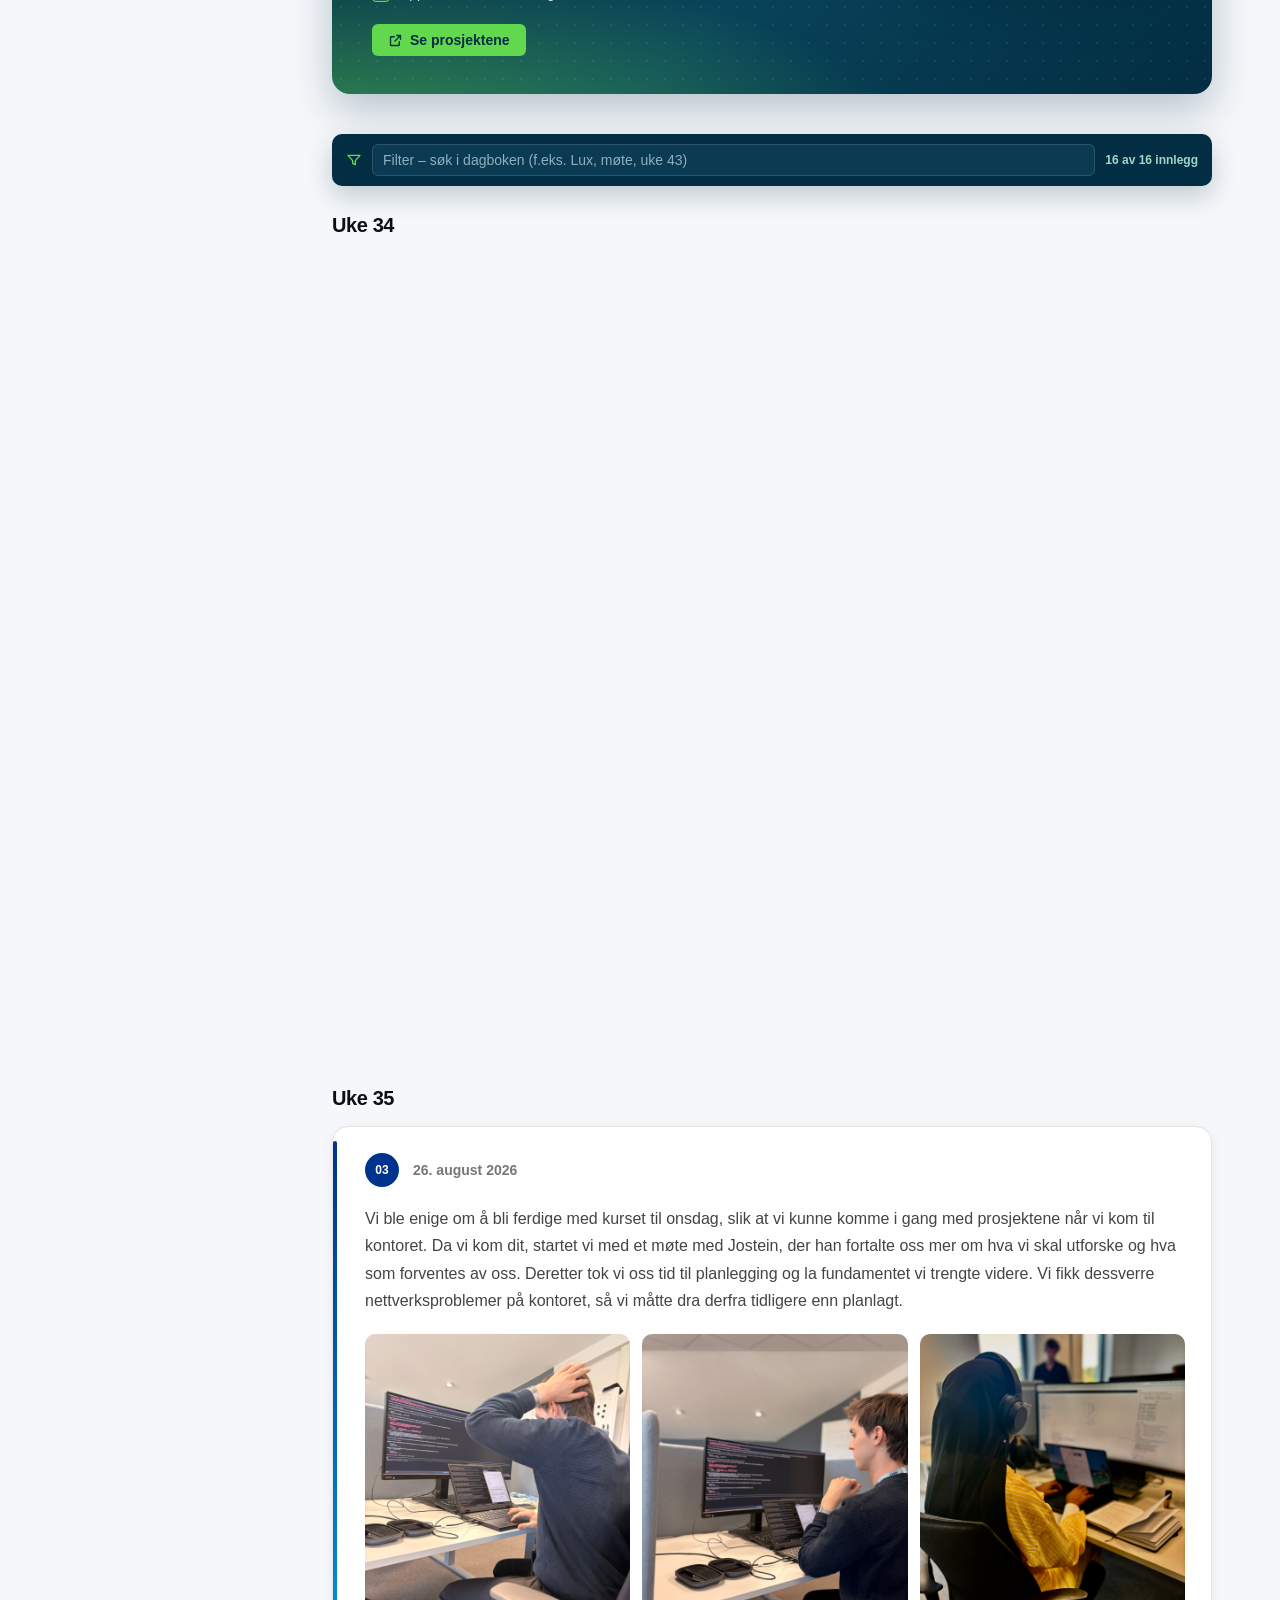
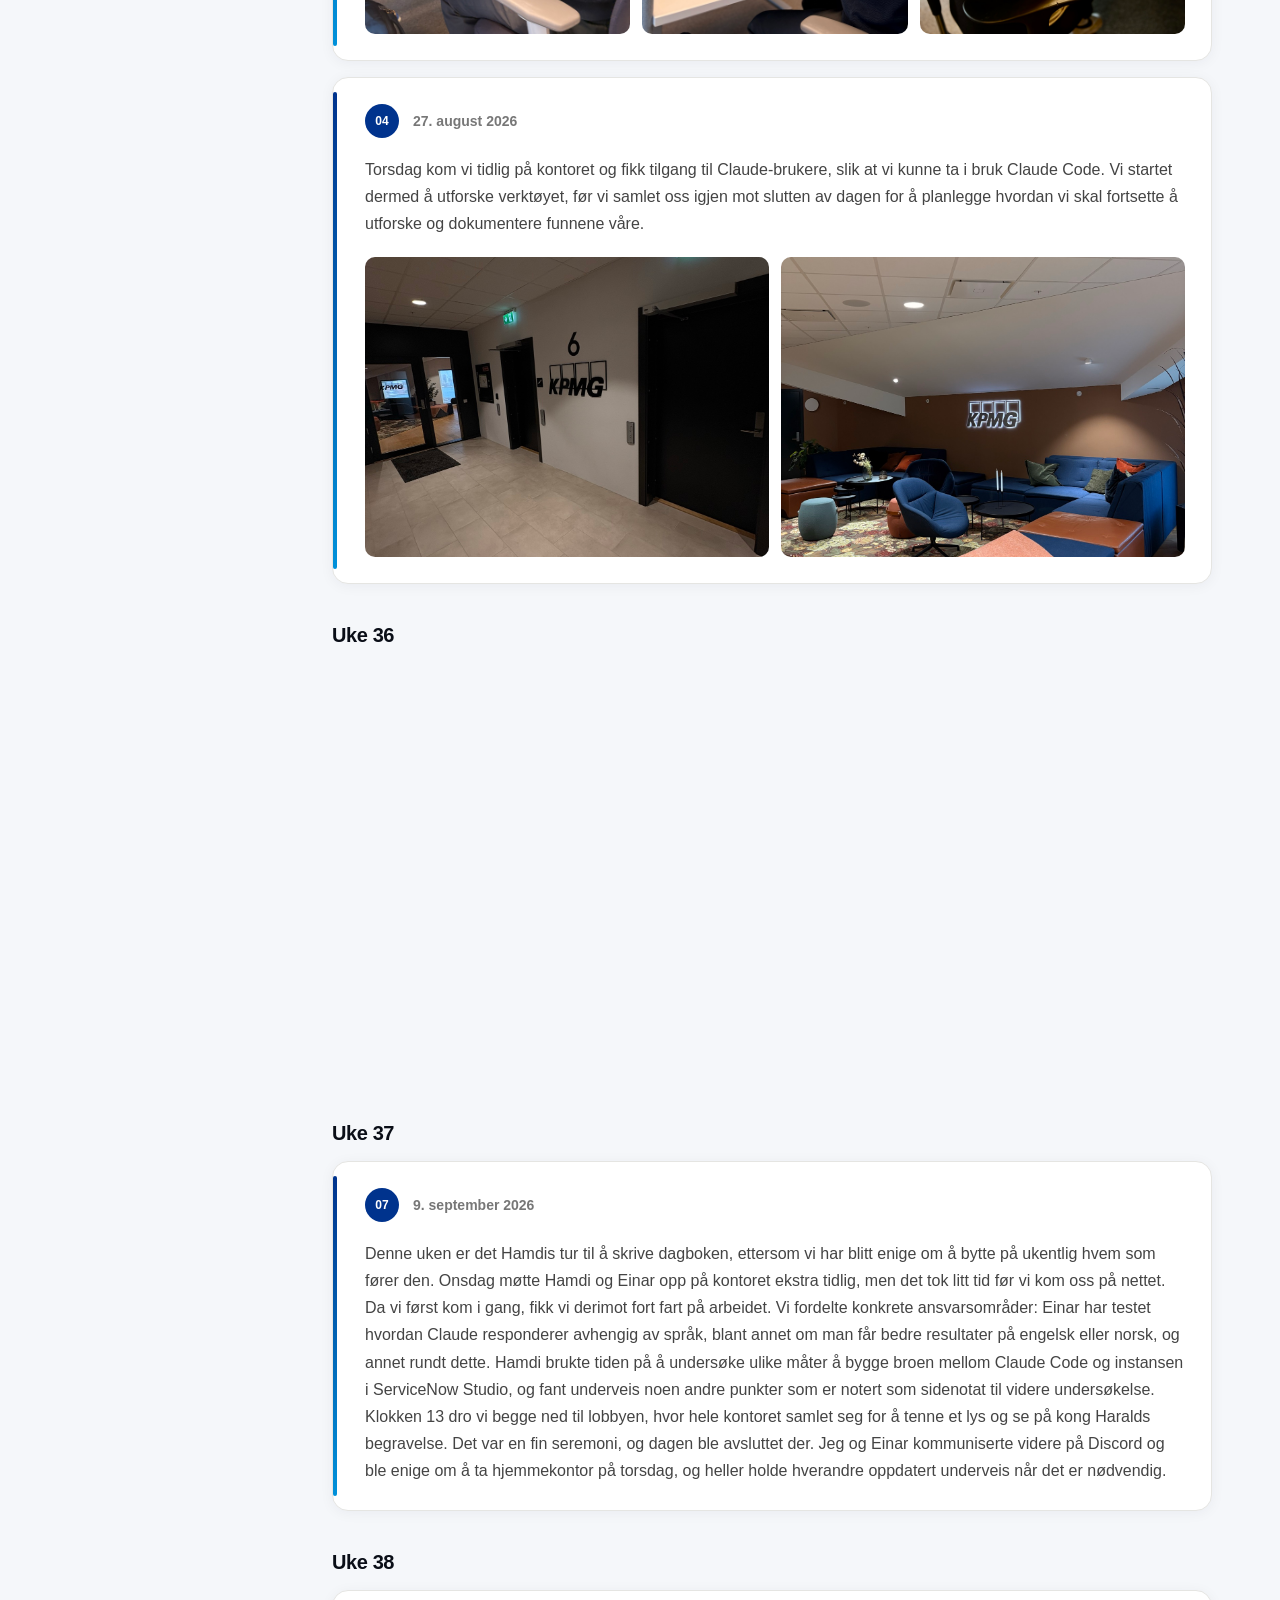
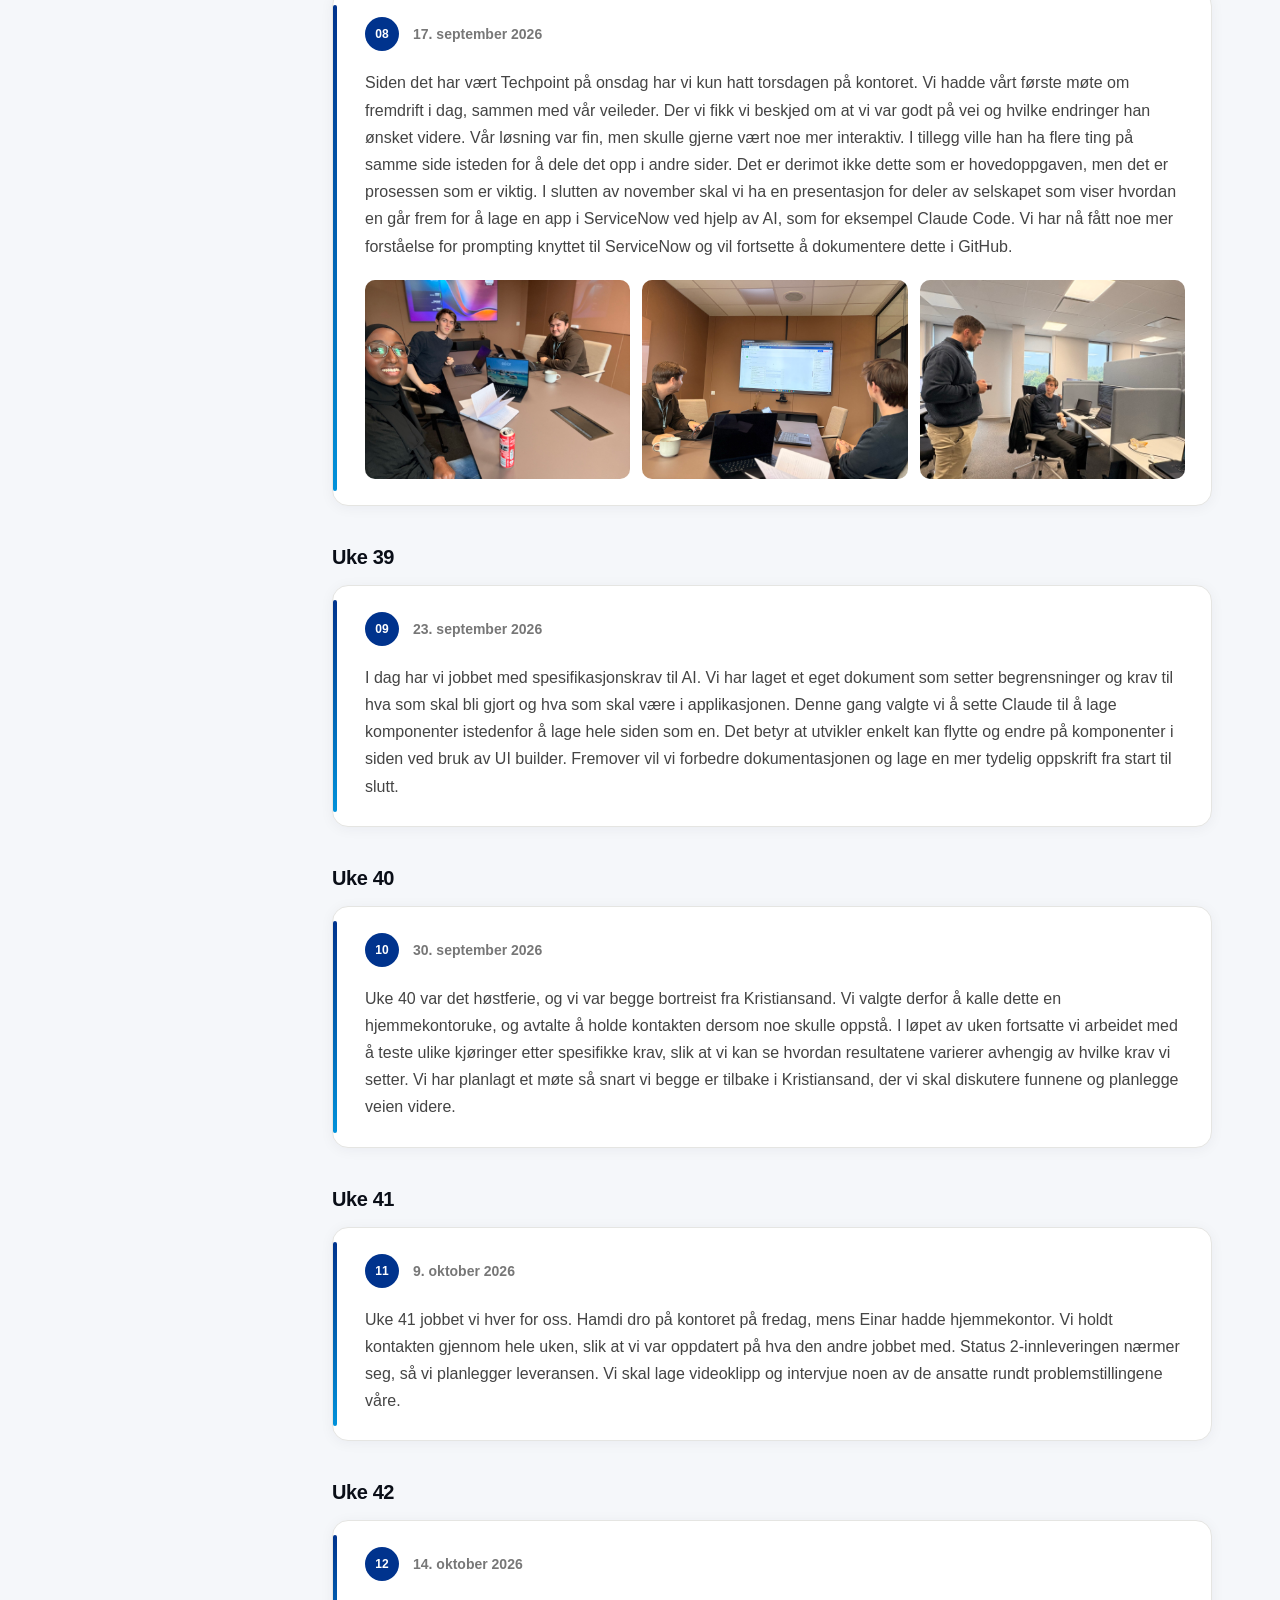
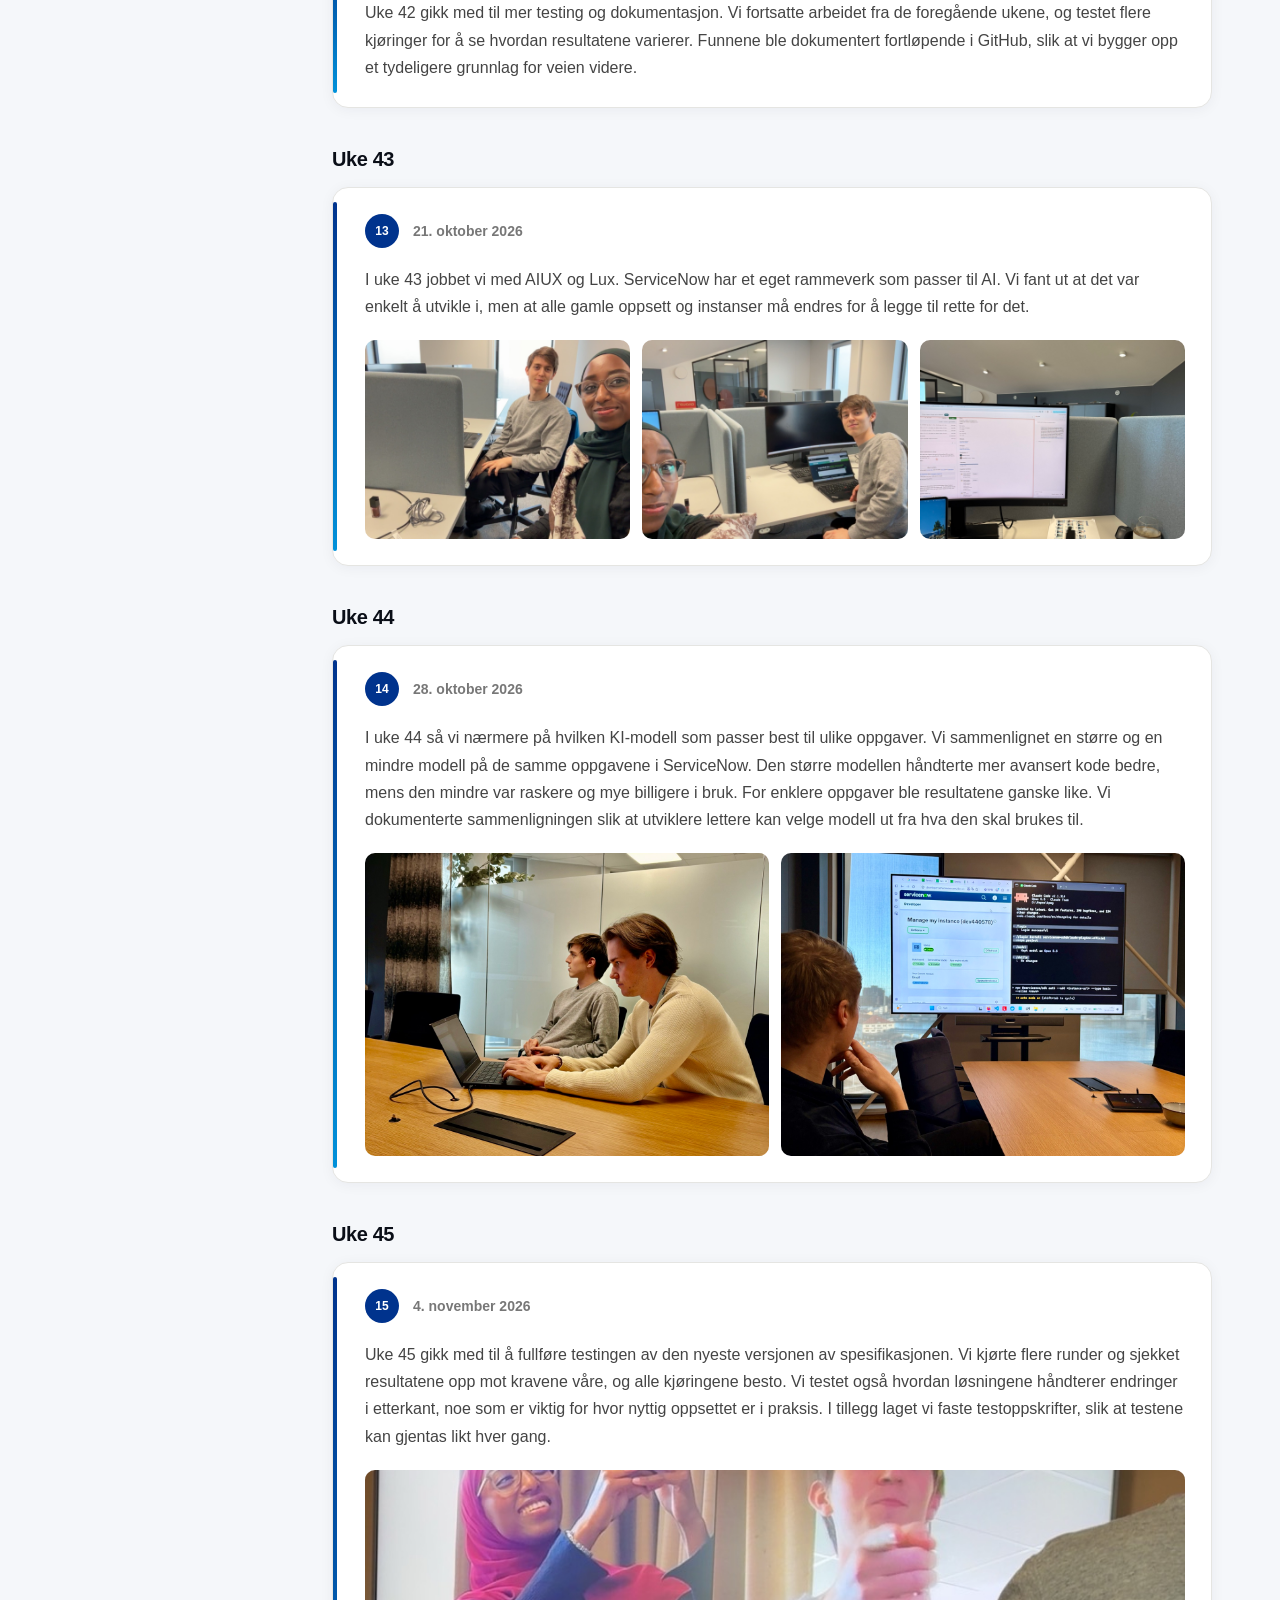
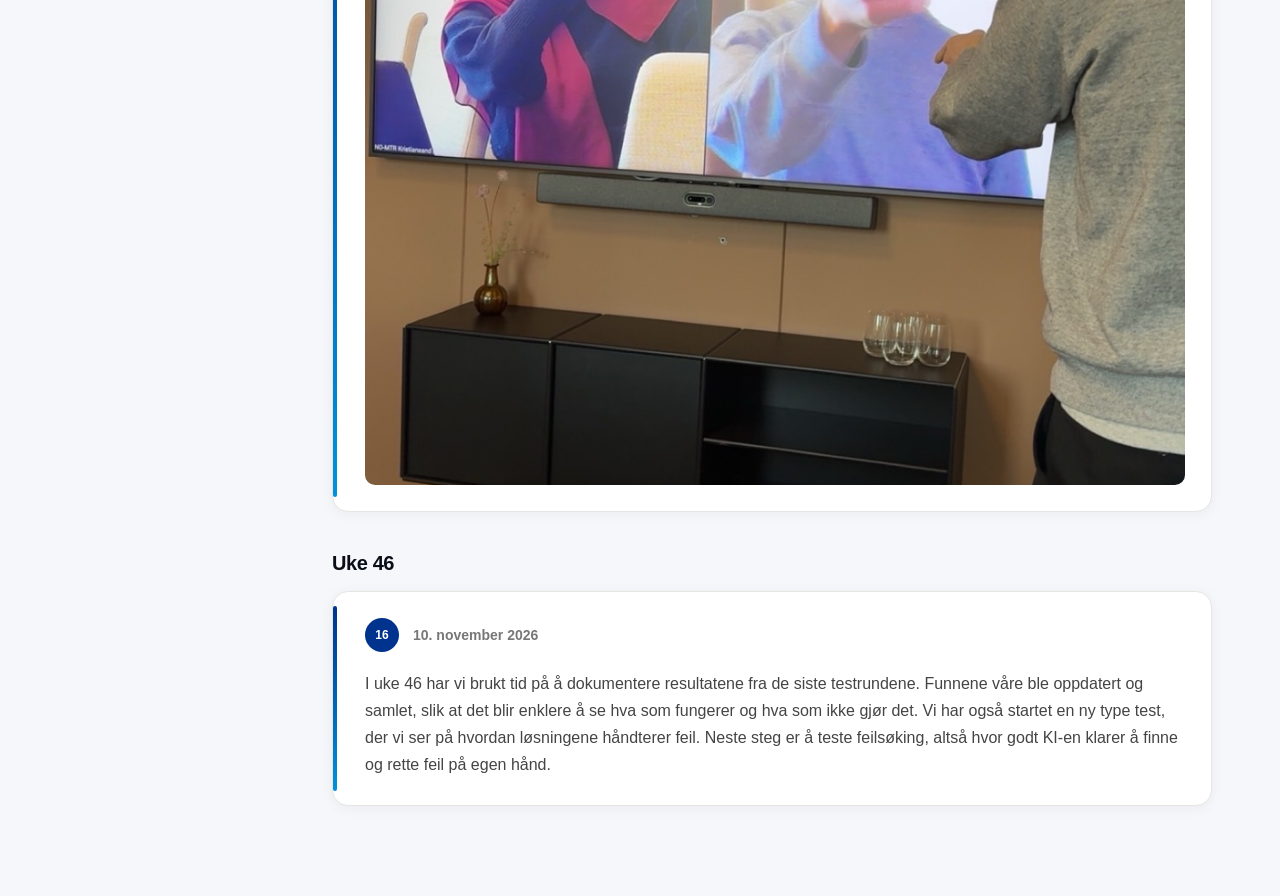
==== commit 50257ea2: "template for reflection added" ====
--- a/index.html
+++ b/index.html
@@ -89,6 +89,13 @@
                         <path d="M10 9.5v5l4.5-2.5L10 9.5Z" />
                     </svg>
                     <span data-i18n="nav-expo">Expo</span>
+                </a>
+                <a href="reflection.html">
+                    <svg class="nav-icon" viewBox="0 0 24 24" fill="none" stroke="currentColor" stroke-width="1.8" stroke-linecap="round" stroke-linejoin="round">
+                        <path d="M4 20h4L19 9a2.83 2.83 0 0 0-4-4L4 16v4Z" />
+                        <path d="M13.5 6.5l4 4" />
+                    </svg>
+                    <span data-i18n="nav-reflection">Refleksjon</span>
                 </a>
             </div>
 
@@ -613,6 +620,7 @@
                 "nav-status1": "Status 1",
                 "nav-status2": "Status 2",
                 "nav-expo": "Expo",
+                "nav-reflection": "Reflection",
                 "logo-sub": "Intern diary",
                 "sidebar-caption": "KPMG internship &middot; Autumn 2026",
                 "header-eyebrow": "Documentation",
